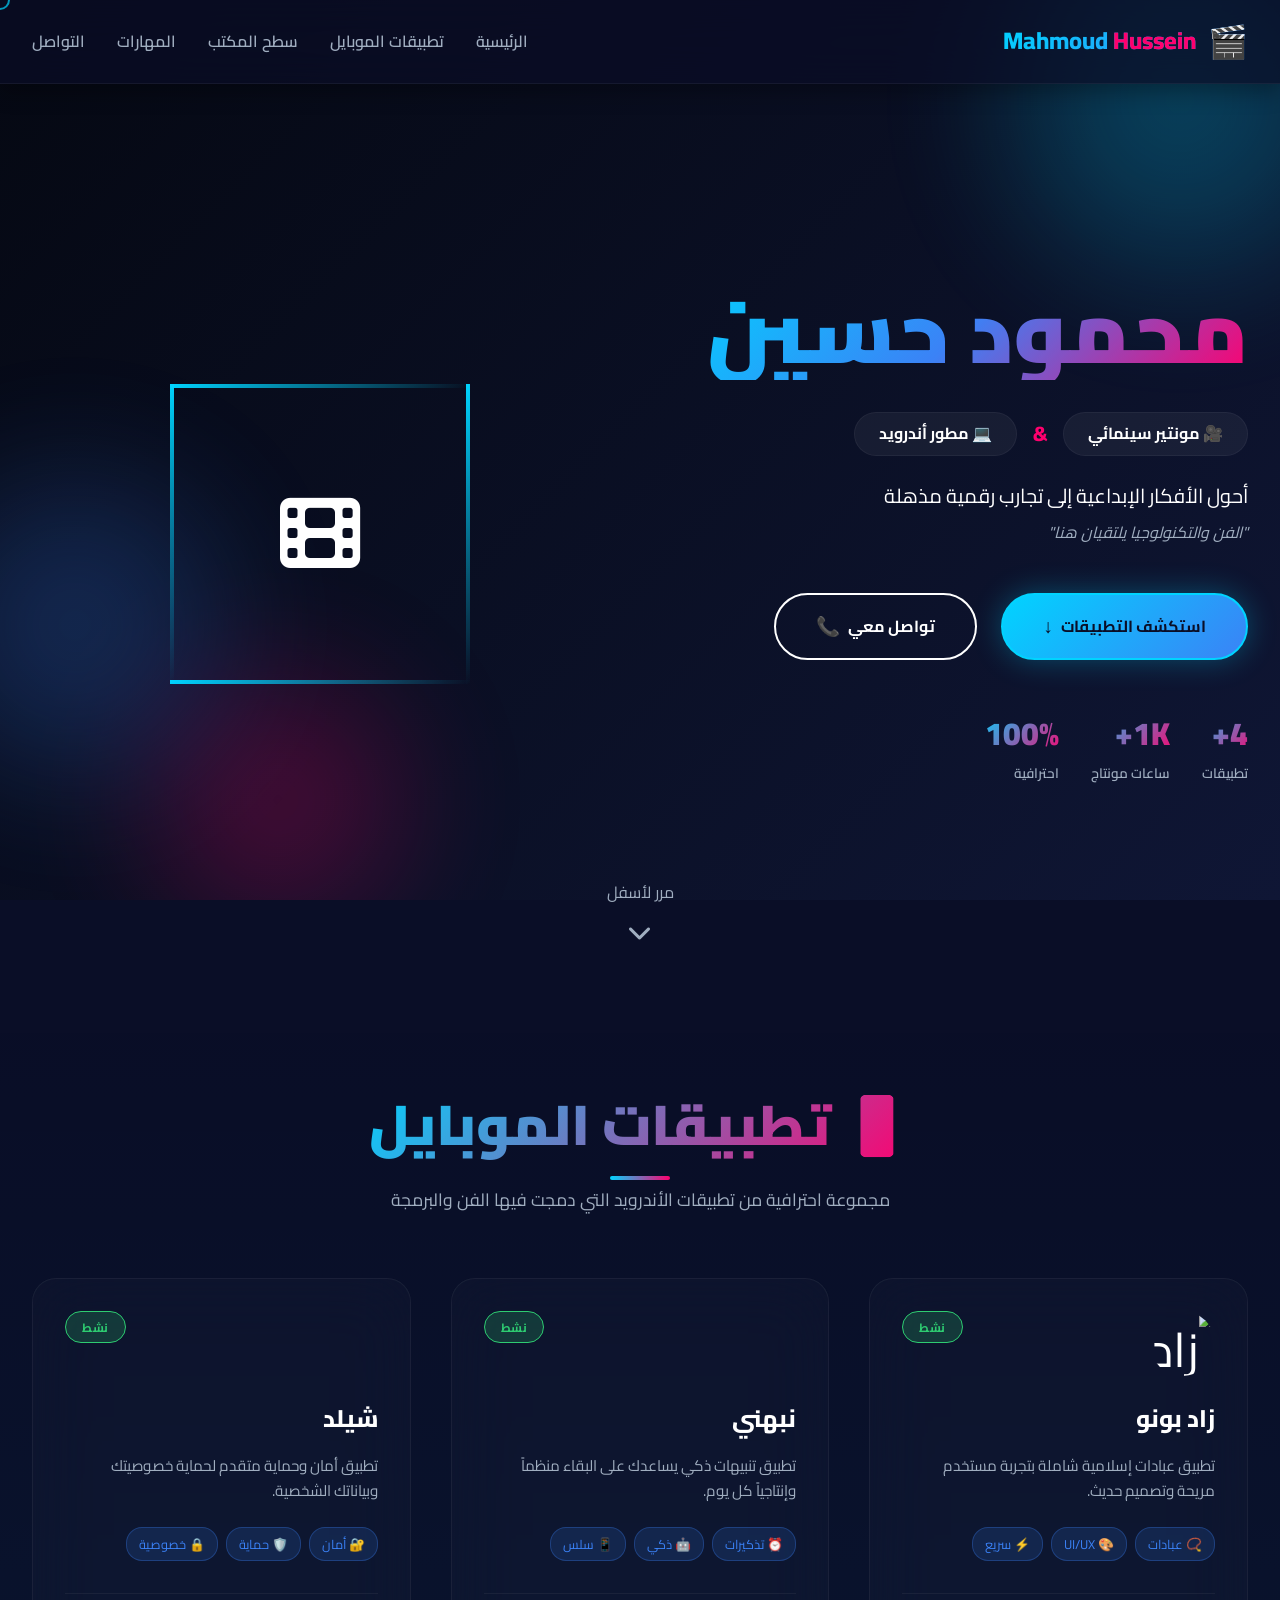
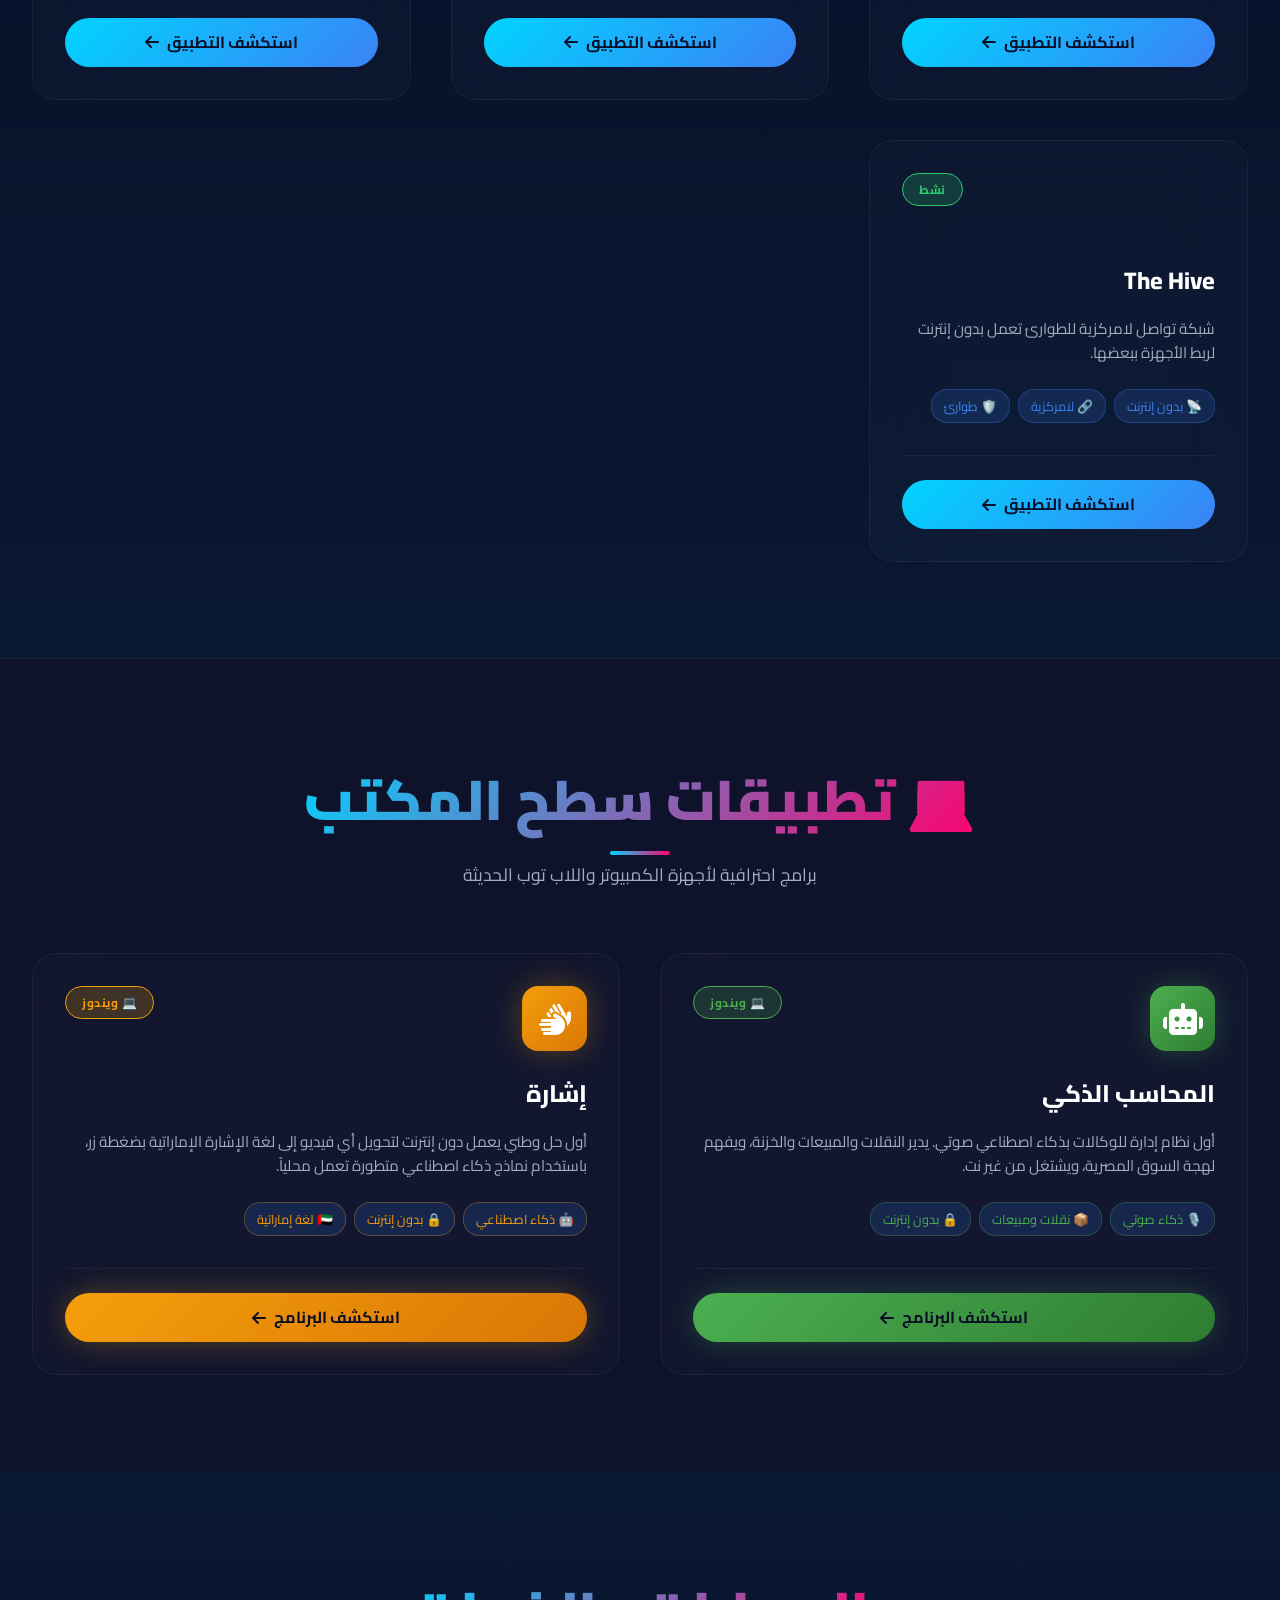
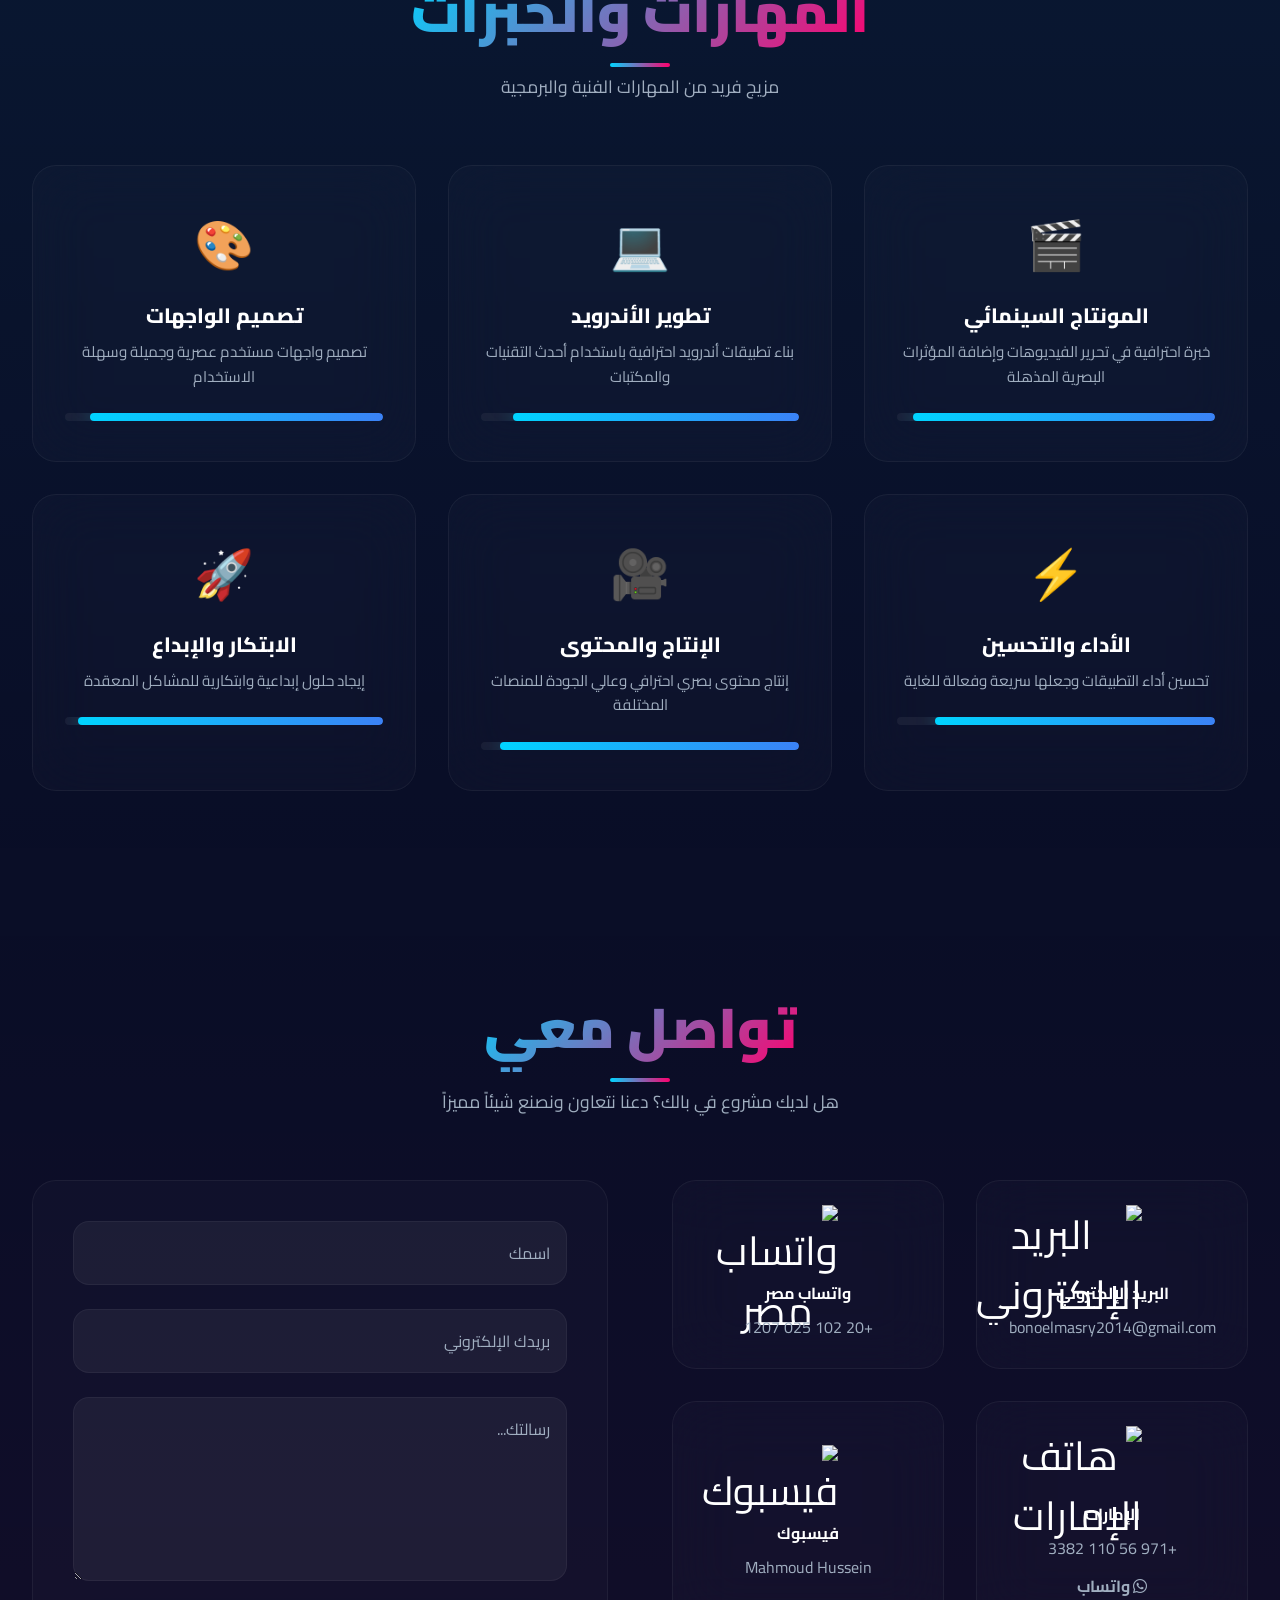
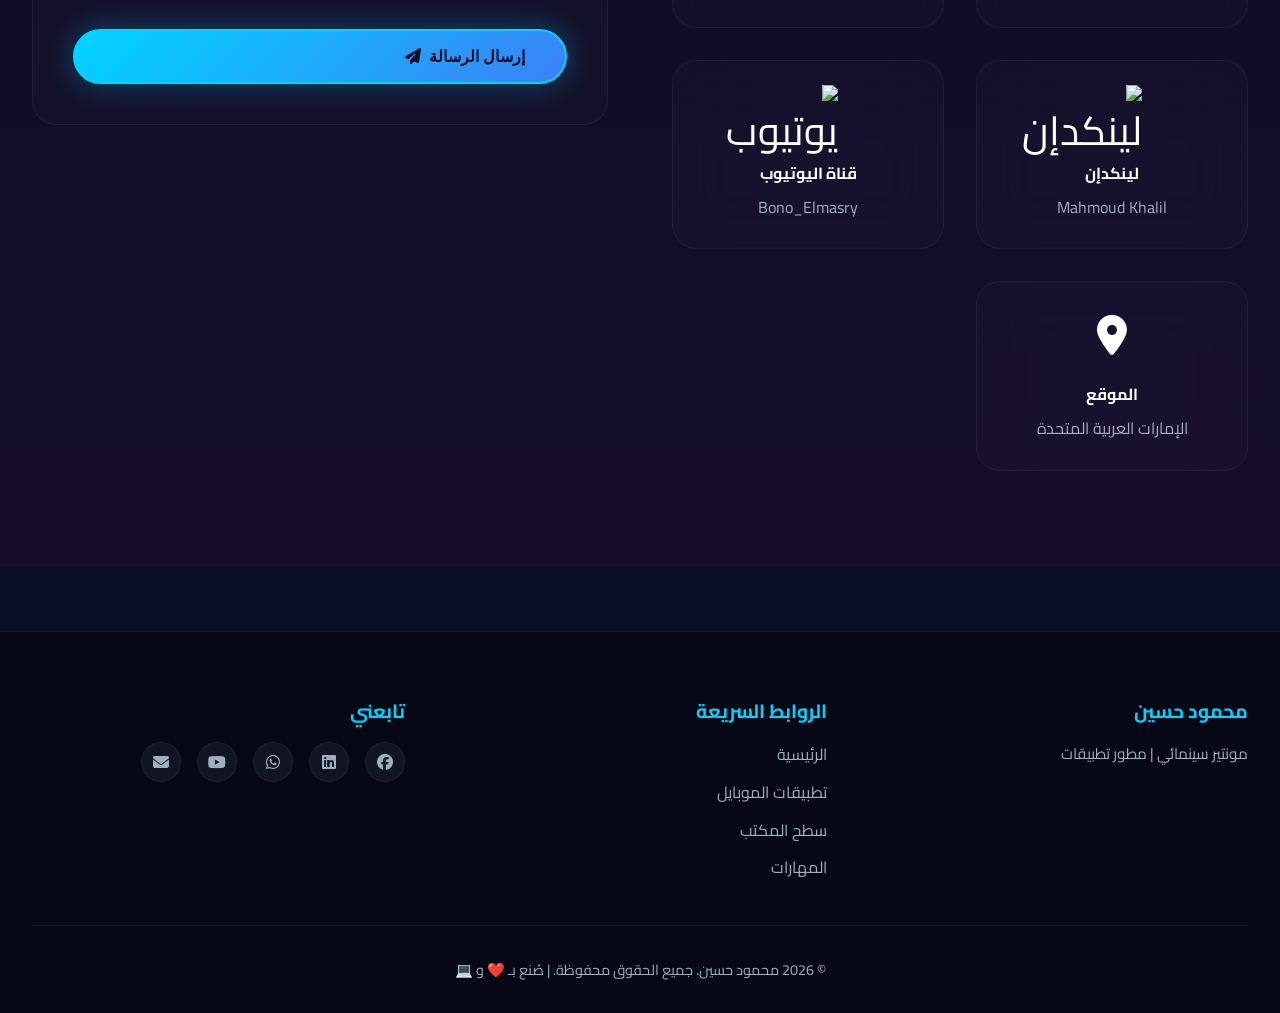
==== index.html @ c294dbd0 "Add files via upload" ====
<!DOCTYPE html>
<html lang="ar" dir="rtl">
<head>
    <meta charset="UTF-8">
    <meta name="viewport" content="width=device-width, initial-scale=1.0">
    <title>محمود حسين | مونتير & مطور | الإمارات</title>
    
    <!-- خطوط جوجل -->
    <link rel="preconnect" href="https://fonts.googleapis.com">
    <link rel="preconnect" href="https://fonts.gstatic.com" crossorigin>
    <link href="https://fonts.googleapis.com/css2?family=Cairo:wght@400;700;900&family=Poppins:wght@300;400;600;700;800&display=swap" rel="stylesheet">
    
    <!-- Font Awesome للأيقونات -->
    <link rel="stylesheet" href="https://cdnjs.cloudflare.com/ajax/libs/font-awesome/6.4.0/css/all.min.css">
    
    <!-- ملف التصميم -->
    <link rel="stylesheet" href="style.css">
</head>
<body>

    <!-- === ANIMATED BACKGROUND === -->
    <div class="animated-bg"></div>
    <div class="floating-orbs">
        <div class="orb orb-1"></div>
        <div class="orb orb-2"></div>
        <div class="orb orb-3"></div>
    </div>

    <!-- === NAVBAR === -->
    <nav class="navbar">
        <div class="nav-container">
            <div class="logo">
                <span class="logo-icon">🎬</span>
                <span class="logo-text">Mahmoud <span class="highlight">Hussein</span></span>
            </div>
            <ul class="nav-menu">
                <li><a href="#home" class="nav-link active">الرئيسية</a></li>
                <li><a href="#apps" class="nav-link">تطبيقات الموبايل</a></li>
                <li><a href="#desktop" class="nav-link">سطح المكتب</a></li>
                <li><a href="#skills" class="nav-link">المهارات</a></li>
                <li><a href="#contact" class="nav-link">التواصل</a></li>
            </ul>
            <div class="hamburger" aria-label="القائمة" aria-expanded="false">
                <span></span>
                <span></span>
                <span></span>
            </div>
        </div>
    </nav>

    <!-- === HERO SECTION === -->
    <header class="hero" id="home">
        <div class="hero-wrapper">
            <div class="hero-content">
                <!-- Animated Title -->
                <div class="title-container">
                    <h1 class="main-title">
                        <span class="title-word" style="--index: 0;">محمود</span>
                        <span class="title-word" style="--index: 1;">حسين</span>
                    </h1>
                </div>

                <!-- Subtitle with Animation -->
                <div class="subtitle-container">
                    <h2 class="subtitle">
                        <span class="role-badge">🎥 مونتير سينمائي</span>
                        <span class="separator">&</span>
                        <span class="role-badge">💻 مطور أندرويد</span>
                    </h2>
                </div>

                <!-- Description -->
                <p class="hero-description">
                    أحول الأفكار الإبداعية إلى تجارب رقمية مذهلة
                </p>

                <!-- Tagline -->
                <p class="hero-tagline">
                    "الفن والتكنولوجيا يلتقيان هنا"
                </p>

                <!-- CTA Buttons -->
                <div class="cta-buttons">
                    <a href="#apps" class="btn btn-primary">
                        <span class="btn-text">استكشف التطبيقات</span>
                        <span class="btn-icon">↓</span>
                    </a>
                    <a href="#contact" class="btn btn-secondary">
                        <span class="btn-text">تواصل معي</span>
                        <span class="btn-icon">📞</span>
                    </a>
                </div>

                <!-- Stats -->
                <div class="hero-stats">
                    <div class="stat">
                        <span class="stat-number">4+</span>
                        <span class="stat-label">تطبيقات</span>
                    </div>
                    <div class="stat">
                        <span class="stat-number">1K+</span>
                        <span class="stat-label">ساعات مونتاج</span>
                    </div>
                    <div class="stat">
                        <span class="stat-number">100%</span>
                        <span class="stat-label">احترافية</span>
                    </div>
                </div>
            </div>

            <!-- Hero Visual -->
            <div class="hero-visual">
                <div class="cinema-frame">
                    <div class="frame-accent frame-top"></div>
                    <div class="frame-accent frame-right"></div>
                    <div class="frame-accent frame-bottom"></div>
                    <div class="frame-accent frame-left"></div>
                    <div class="cinema-content">
                        <i class="fas fa-film"></i>
                    </div>
                </div>
            </div>
        </div>

        <!-- Scroll Indicator -->
        <div class="scroll-indicator">
            <span>مرر لأسفل</span>
            <div class="scroll-arrow">
                <i class="fas fa-chevron-down"></i>
            </div>
        </div>
    </header>

    <!-- === APPS SECTION (موبايل) === -->
    <section class="apps-section" id="apps">
        <div class="container">
            <div class="section-header">
                <h2 class="section-title">📱 تطبيقات الموبايل</h2>
                <p class="section-subtitle">مجموعة احترافية من تطبيقات الأندرويد التي دمجت فيها الفن والبرمجة</p>
            </div>

            <div class="apps-grid">
                
                <!-- App Card 1: Zad Bono -->
                <div class="app-card" data-app="zad-bono">
                    <div class="card-background"></div>
                    <div class="card-glow"></div>
                    
                    <div class="card-header">
                        <div class="app-icon">
                            <img src="images/zadbono.jpg" alt="زاد بونو" style="width: 65px; height: 65px; border-radius: 50%; object-fit: cover; display: block;">
                        </div>
                        <div class="app-badges">
                            <span class="badge badge-active">نشط</span>
                        </div>
                    </div>

                    <div class="card-body">
                        <h3 class="app-name">زاد بونو</h3>
                        <p class="app-description">تطبيق عبادات إسلامية شاملة بتجربة مستخدم مريحة وتصميم حديث.</p>
                        
                        <div class="app-features">
                            <span class="feature-tag">📿 عبادات</span>
                            <span class="feature-tag">🎨 UI/UX</span>
                            <span class="feature-tag">⚡ سريع</span>
                        </div>
                    </div>

                    <div class="card-footer">
                        <a href="zad-bono.html" target="_blank" class="card-btn">
                            <span>استكشف التطبيق</span>
                            <i class="fas fa-arrow-left"></i>
                        </a>
                    </div>
                </div>

                <!-- App Card 2: Nabbehny -->
                <div class="app-card" data-app="nabbehny">
                    <div class="card-background"></div>
                    <div class="card-glow"></div>
                    
                    <div class="card-header">
                        <div class="app-icon" style="background-image: url('images/nabhne.jpg'); background-size: cover; background-position: center; width: 65px; height: 65px; border-radius: 50%;"></div>
                        <div class="app-badges">
                            <span class="badge badge-active">نشط</span>
                        </div>
                    </div>

                    <div class="card-body">
                        <h3 class="app-name">نبهني</h3>
                        <p class="app-description">تطبيق تنبيهات ذكي يساعدك على البقاء منظماً وإنتاجياً كل يوم.</p>
                        
                        <div class="app-features">
                            <span class="feature-tag">⏰ تذكيرات</span>
                            <span class="feature-tag">🤖 ذكي</span>
                            <span class="feature-tag">📱 سلس</span>
                        </div>
                    </div>

                    <div class="card-footer">
                        <a href="nabbehny.html" target="_blank" class="card-btn">
                            <span>استكشف التطبيق</span>
                            <i class="fas fa-arrow-left"></i>
                        </a>
                    </div>
                </div>

                <!-- App Card 3: Shield -->
                <div class="app-card" data-app="shield">
                    <div class="card-background"></div>
                    <div class="card-glow"></div>
                    
                    <div class="card-header">
                        <div class="app-icon" style="background-image: url('images/sheld.png'); background-size: cover; background-position: center; width: 65px; height: 65px; border-radius: 50%;"></div>
                        <div class="app-badges">
                            <span class="badge badge-active">نشط</span>
                        </div>
                    </div>

                    <div class="card-body">
                        <h3 class="app-name">شيلد</h3>
                        <p class="app-description">تطبيق أمان وحماية متقدم لحماية خصوصيتك وبياناتك الشخصية.</p>
                        
                        <div class="app-features">
                            <span class="feature-tag">🔐 أمان</span>
                            <span class="feature-tag">🛡️ حماية</span>
                            <span class="feature-tag">🔒 خصوصية</span>
                        </div>
                    </div>

                    <div class="card-footer">
                        <a href="shield.html" target="_blank" class="card-btn">
                            <span>استكشف التطبيق</span>
                            <i class="fas fa-arrow-left"></i>
                        </a>
                    </div>
                </div>

                <!-- App Card 4: The Hive -->
                <div class="app-card" data-app="the-hive">
                    <div class="card-background"></div>
                    <div class="card-glow"></div>
                    
                    <div class="card-header">
                        <div class="app-icon" style="background-image: url('images/hive.png'); background-size: cover; background-position: center; width: 65px; height: 65px; border-radius: 50%;"></div>
                        <div class="app-badges">
                            <span class="badge badge-active">نشط</span>
                        </div>
                    </div>

                    <div class="card-body">
                        <h3 class="app-name">The Hive</h3>
                        <p class="app-description">شبكة تواصل لامركزية للطوارئ تعمل بدون إنترنت لربط الأجهزة ببعضها.</p>
                        
                        <div class="app-features">
                            <span class="feature-tag">📡 بدون إنترنت</span>
                            <span class="feature-tag">🔗 لامركزية</span>
                            <span class="feature-tag">🛡️ طوارئ</span>
                        </div>
                    </div>

                    <div class="card-footer">
                        <a href="the-hive.html" target="_blank" class="card-btn">
                            <span>استكشف التطبيق</span>
                            <i class="fas fa-arrow-left"></i>
                        </a>
                    </div>
                </div>

            </div>
        </div>
    </section>

    <!-- ===== DESKTOP APPS SECTION - تطبيقات سطح المكتب (جديد) ===== -->
    <section class="apps-section" id="desktop" style="background: rgba(255, 255, 255, 0.02); border-top: 1px solid rgba(255,255,255,0.05);">
        <div class="container">
            <div class="section-header">
                <h2 class="section-title">💻 تطبيقات سطح المكتب</h2>
                <p class="section-subtitle">برامج احترافية لأجهزة الكمبيوتر واللاب توب الحديثة</p>
            </div>

            <div class="apps-grid">
                
                <!-- Desktop App Card 1: المحاسب الذكي -->
                <div class="app-card" data-app="accountant">
                    <div class="card-background"></div>
                    <div class="card-glow"></div>
                    
                    <div class="card-header">
                        <div class="app-icon" style="background: linear-gradient(135deg, #4CAF50, #2E7D32); width: 65px; height: 65px; border-radius: 16px; display: flex; align-items: center; justify-content: center; font-size: 2rem; color: #fff; box-shadow: 0 0 30px rgba(76, 175, 80, 0.3);">
                            <i class="fas fa-robot"></i>
                        </div>
                        <div class="app-badges">
                            <span class="badge badge-active" style="background: rgba(76, 175, 80, 0.2); color: #4CAF50; border-color: #4CAF50;">💻 ويندوز</span>
                        </div>
                    </div>

                    <div class="card-body">
                        <h3 class="app-name">المحاسب الذكي</h3>
                        <p class="app-description">أول نظام إدارة للوكالات بذكاء اصطناعي صوتي. يدير النقلات والمبيعات والخزنة، ويفهم لهجة السوق المصرية، ويشتغل من غير نت.</p>
                        
                        <div class="app-features">
                            <span class="feature-tag" style="color: #4CAF50; border-color: rgba(76, 175, 80, 0.3);">🎙️ ذكاء صوتي</span>
                            <span class="feature-tag" style="color: #4CAF50; border-color: rgba(76, 175, 80, 0.3);">📦 نقلات ومبيعات</span>
                            <span class="feature-tag" style="color: #4CAF50; border-color: rgba(76, 175, 80, 0.3);">🔒 بدون إنترنت</span>
                        </div>
                    </div>

                    <div class="card-footer">
                        <a href="accountant.html" target="_blank" class="card-btn" style="background: linear-gradient(135deg, #4CAF50, #2E7D32); box-shadow: 0 0 30px rgba(76, 175, 80, 0.3);">
                            <span>استكشف البرنامج</span>
                            <i class="fas fa-arrow-left"></i>
                        </a>
                    </div>
                </div>

                <!-- Desktop App Card 2: إشارة -->
<div class="app-card" data-app="eshra">
    <div class="card-background"></div>
    <div class="card-glow"></div>
    
    <div class="card-header">
        <div class="app-icon" style="background: linear-gradient(135deg, #F59E0B, #D97706); width: 65px; height: 65px; border-radius: 16px; display: flex; align-items: center; justify-content: center; font-size: 2rem; color: #fff; box-shadow: 0 0 30px rgba(245, 158, 11, 0.3);">
            <i class="fas fa-hands"></i>
        </div>
        <div class="app-badges">
            <span class="badge badge-active" style="background: rgba(245, 158, 11, 0.2); color: #F59E0B; border-color: #F59E0B;">💻 ويندوز</span>
        </div>
    </div>

    <div class="card-body">
        <h3 class="app-name">إشارة</h3>
        <p class="app-description">أول حل وطني يعمل دون إنترنت لتحويل أي فيديو إلى لغة الإشارة الإماراتية بضغطة زر، باستخدام نماذج ذكاء اصطناعي متطورة تعمل محلياً.</p>
        
        <div class="app-features">
            <span class="feature-tag" style="color: #F59E0B; border-color: rgba(245, 158, 11, 0.3);">🤖 ذكاء اصطناعي</span>
            <span class="feature-tag" style="color: #F59E0B; border-color: rgba(245, 158, 11, 0.3);">🔒 بدون إنترنت</span>
            <span class="feature-tag" style="color: #F59E0B; border-color: rgba(245, 158, 11, 0.3);">🇦🇪 لغة إماراتية</span>
        </div>
    </div>

    <div class="card-footer">
        <a href="eshra-ai.html" target="_blank" class="card-btn" style="background: linear-gradient(135deg, #F59E0B, #D97706); box-shadow: 0 0 30px rgba(245, 158, 11, 0.3);">
            <span>استكشف البرنامج</span>
            <i class="fas fa-arrow-left"></i>
        </a>
    </div>
</div>

            </div>
        </div>
    </section>

    <!-- === SKILLS SECTION === -->
    <section class="skills-section" id="skills">
        <div class="container">
            <div class="section-header">
                <h2 class="section-title">المهارات والخبرات</h2>
                <p class="section-subtitle">مزيج فريد من المهارات الفنية والبرمجية</p>
            </div>

            <div class="skills-grid">
                <!-- Skill Card 1 -->
                <div class="skill-card">
                    <div class="skill-icon">🎬</div>
                    <h3>المونتاج السينمائي</h3>
                    <p>خبرة احترافية في تحرير الفيديوهات وإضافة المؤثرات البصرية المذهلة</p>
                    <div class="skill-level">
                        <div class="progress-bar" style="width: 95%"></div>
                    </div>
                </div>

                <!-- Skill Card 2 -->
                <div class="skill-card">
                    <div class="skill-icon">💻</div>
                    <h3>تطوير الأندرويد</h3>
                    <p>بناء تطبيقات أندرويد احترافية باستخدام أحدث التقنيات والمكتبات</p>
                    <div class="skill-level">
                        <div class="progress-bar" style="width: 90%"></div>
                    </div>
                </div>

                <!-- Skill Card 3 -->
                <div class="skill-card">
                    <div class="skill-icon">🎨</div>
                    <h3>تصميم الواجهات</h3>
                    <p>تصميم واجهات مستخدم عصرية وجميلة وسهلة الاستخدام</p>
                    <div class="skill-level">
                        <div class="progress-bar" style="width: 92%"></div>
                    </div>
                </div>

                <!-- Skill Card 4 -->
                <div class="skill-card">
                    <div class="skill-icon">⚡</div>
                    <h3>الأداء والتحسين</h3>
                    <p>تحسين أداء التطبيقات وجعلها سريعة وفعالة للغاية</p>
                    <div class="skill-level">
                        <div class="progress-bar" style="width: 88%"></div>
                    </div>
                </div>

                <!-- Skill Card 5 -->
                <div class="skill-card">
                    <div class="skill-icon">🎥</div>
                    <h3>الإنتاج والمحتوى</h3>
                    <p>إنتاج محتوى بصري احترافي وعالي الجودة للمنصات المختلفة</p>
                    <div class="skill-level">
                        <div class="progress-bar" style="width: 94%"></div>
                    </div>
                </div>

                <!-- Skill Card 6 -->
                <div class="skill-card">
                    <div class="skill-icon">🚀</div>
                    <h3>الابتكار والإبداع</h3>
                    <p>إيجاد حلول إبداعية وابتكارية للمشاكل المعقدة</p>
                    <div class="skill-level">
                        <div class="progress-bar" style="width: 96%"></div>
                    </div>
                </div>
            </div>
        </div>
    </section>

    <!-- === CONTACT SECTION (نموذج التواصل الحقيقي) === -->
    <section class="contact-section" id="contact">
        <div class="container">
            <div class="section-header">
                <h2 class="section-title">تواصل معي</h2>
                <p class="section-subtitle">هل لديك مشروع في بالك؟ دعنا نتعاون ونصنع شيئاً مميزاً</p>
            </div>

            <div class="contact-content">
                <div class="contact-info">
                    <!-- بطاقة البريد الإلكتروني -->
                    <div class="contact-card">
                        <div class="contact-icon"><img src="images/email.png" alt="البريد الإلكتروني"></div>
                        <h3>البريد الإلكتروني</h3>
                        <a href="mailto:bonoelmasry2014@gmail.com">bonoelmasry2014@gmail.com</a>
                    </div>

                    <!-- بطاقة واتساب مصر -->
                    <div class="contact-card">
                        <div class="contact-icon"><img src="images/whatsapp.png" alt="واتساب مصر"></div>
                        <h3>واتساب مصر</h3>
                        <a href="https://wa.me/201020251207" target="_blank">+20 102 025 1207</a>
                    </div>

                    <!-- بطاقة الهاتف الإماراتي -->
                    <div class="contact-card">
                        <div class="contact-icon"><img src="images/phone.png" alt="هاتف الإمارات"></div>
                        <h3>الإمارات</h3>
                        <a href="tel:+971561103382">+971 56 110 3382</a>
                        <a href="https://wa.me/971561103382" target="_blank" class="whatsapp-link">
                            <i class="fab fa-whatsapp"></i> واتساب
                        </a>
                    </div>

                    <!-- بطاقة فيسبوك -->
                    <div class="contact-card">
                        <div class="contact-icon"><img src="images/facebook.png" alt="فيسبوك"></div>
                        <h3>فيسبوك</h3>
                        <a href="https://facebook.com/bonoelmasry" target="_blank">Mahmoud Hussein</a>
                    </div>

                    <!-- بطاقة لينكدإن -->
                    <div class="contact-card">
                        <div class="contact-icon"><img src="images/linkedin.png" alt="لينكدإن"></div>
                        <h3>لينكدإن</h3>
                        <a href="https://www.linkedin.com/in/mahmoud-khalil-editor?utm_source=share_via&utm_content=profile&utm_medium=member_android" target="_blank">Mahmoud Khalil</a>
                    </div>

                    <!-- بطاقة يوتيوب -->
                    <div class="contact-card">
                        <div class="contact-icon"><img src="images/youtube.png" alt="يوتيوب"></div>
                        <h3>قناة اليوتيوب</h3>
                        <a href="https://www.youtube.com/@Bono_Elmasry" target="_blank">Bono_Elmasry</a>
                    </div>

                    <!-- بطاقة الموقع -->
                    <div class="contact-card">
                        <div class="contact-icon"><i class="fas fa-map-marker-alt"></i></div>
                        <h3>الموقع</h3>
                        <p>الإمارات العربية المتحدة</p>
                    </div>
                </div>

                <div class="contact-form">
                    <!-- تم التعديل هنا: إضافة action و method وإلغاء التعارض مع script.js -->
                    <form class="form" id="real-contact-form" action="https://formsubmit.co/bonoelmasry2014@gmail.com" method="POST">
                        <!-- حماية من السبام -->
                        <input type="hidden" name="_captcha" value="false">
                        <!-- عنوان الرسالة -->
                        <input type="hidden" name="_subject" value="رسالة جديدة من موقع محمود حسين">
                        <!-- إعادة توجيه بعد الإرسال (اختياري) -->
                        <input type="hidden" name="_next" value="https://bonoelmasry.github.io/thank-you.html">
                        
                        <div class="form-group">
                            <input type="text" name="name" placeholder="اسمك" required>
                        </div>
                        <div class="form-group">
                            <input type="email" name="email" placeholder="بريدك الإلكتروني" required>
                        </div>
                        <div class="form-group">
                            <textarea name="message" placeholder="رسالتك..." rows="5" required></textarea>
                        </div>
                        <button type="submit" class="btn btn-primary btn-submit">
                            <span>إرسال الرسالة</span>
                            <i class="fas fa-paper-plane"></i>
                        </button>
                    </form>
                </div>
            </div>
        </div>
    </section>

    <!-- === FOOTER === -->
    <footer class="footer">
        <div class="container">
            <div class="footer-content">
                <div class="footer-section">
                    <h3>محمود حسين</h3>
                    <p>مونتير سينمائي | مطور تطبيقات</p>
                </div>
                <div class="footer-section">
                    <h3>الروابط السريعة</h3>
                    <ul>
                        <li><a href="#home">الرئيسية</a></li>
                        <li><a href="#apps">تطبيقات الموبايل</a></li>
                        <li><a href="#desktop">سطح المكتب</a></li>
                        <li><a href="#skills">المهارات</a></li>
                    </ul>
                </div>
                <div class="footer-section">
                    <h3>تابعني</h3>
                    <div class="social-links">
                        <a href="https://facebook.com/bonoelmasry" target="_blank" class="social-link"><i class="fab fa-facebook"></i></a>
                        <a href="https://www.linkedin.com/in/mahmoud-khalil-editor?utm_source=share_via&utm_content=profile&utm_medium=member_android" target="_blank" class="social-link"><i class="fab fa-linkedin"></i></a>
                        <a href="https://wa.me/201020251207" target="_blank" class="social-link"><i class="fab fa-whatsapp"></i></a>
                        <a href="https://www.youtube.com/@Bono_Elmasry" target="_blank" class="social-link"><i class="fab fa-youtube"></i></a>
                        <a href="mailto:bonoelmasry2014@gmail.com" class="social-link"><i class="fas fa-envelope"></i></a>
                    </div>
                </div>
            </div>
            <div class="footer-bottom">
                <p>&copy; 2026 محمود حسين. جميع الحقوق محفوظة. | صُنع بـ ❤️ و 💻</p>
            </div>
        </div>
    </footer>

    <!-- Scripts -->
    <script src="script.js"></script>
    
    <!-- سكريبت إضافي لحل تعارض نموذج التواصل مع script.js القديم -->
    <script>
        document.addEventListener('DOMContentLoaded', function() {
            var oldForm = document.querySelector('.form');
            // لو النموذج موجود وله action بتاع formsubmit
            if (oldForm && oldForm.action && oldForm.action.includes('formsubmit.co')) {
                // بنستنسخ النموذج عشان نشيل أي event listeners قديمة (زي الـ preventDefault بتاع script.js)
                var newForm = oldForm.cloneNode(true);
                oldForm.parentNode.replaceChild(newForm, oldForm);
                
                // إضافة مستمع جديد للإرسال الفعلي (بس كتأكيد إضافي)
                newForm.addEventListener('submit', function(e) {
                    // نسمح بالإرسال الطبيعي، مش هنعمل preventDefault
                    console.log('جاري إرسال الرسالة إلى البريد الإلكتروني...');
                });
            }
        });
    </script>
</body>
</html>
---- style.css ----
/* ============================
   ROOT VARIABLES - المتغيرات الأساسية
   ============================ */
:root {
    /* Colors */
    --bg-dark: #0a0e27;
    --bg-darker: #050812;
    --primary-color: #00d4ff;
    --primary-alt: #3b82f6;
    --secondary-color: #ff006e;
    --accent-color: #ffd60a;
    --success-color: #2ecc71;
    --text-light: #ffffff;
    --text-muted: #a0aec0;
    --border-color: rgba(255, 255, 255, 0.05);
    
    /* Shadows */
    --shadow-sm: 0 2px 8px rgba(0, 0, 0, 0.2);
    --shadow-md: 0 8px 20px rgba(0, 0, 0, 0.3);
    --shadow-lg: 0 20px 40px rgba(0, 0, 0, 0.4);
    --shadow-xl: 0 30px 60px rgba(0, 0, 0, 0.5);
    
    /* Spacing */
    --spacing-xs: 0.25rem;
    --spacing-sm: 0.5rem;
    --spacing-md: 1rem;
    --spacing-lg: 2rem;
    --spacing-xl: 3rem;
    --spacing-2xl: 4rem;
    
    /* Border Radius */
    --radius-sm: 8px;
    --radius-md: 16px;
    --radius-lg: 24px;
    --radius-xl: 32px;
    --radius-full: 9999px;
    
    /* Transitions */
    --transition-fast: 0.15s ease-out;
    --transition-normal: 0.3s cubic-bezier(0.4, 0, 0.2, 1);
    --transition-smooth: 0.5s cubic-bezier(0.175, 0.885, 0.32, 1.275);
}

/* ============================
   GLOBAL STYLES - الأنماط العامة
   ============================ */
* {
    margin: 0;
    padding: 0;
    box-sizing: border-box;
}

html {
    scroll-behavior: smooth;
    scroll-padding-top: 80px;
}

body {
    font-family: 'Cairo', 'Poppins', sans-serif;
    background-color: var(--bg-dark);
    color: var(--text-light);
    overflow-x: hidden;
    position: relative;
    line-height: 1.6;
}

/* ============================
   ANIMATED BACKGROUND
   ============================ */
.animated-bg {
    position: fixed;
    top: 0;
    left: 0;
    width: 100%;
    height: 100%;
    background: linear-gradient(135deg, 
        var(--bg-darker) 0%,
        #0f1635 25%,
        #1a1f4e 50%,
        #0f1635 75%,
        var(--bg-darker) 100%);
    background-size: 400% 400%;
    animation: gradientShift 15s ease infinite;
    z-index: -2;
    pointer-events: none;
}

@keyframes gradientShift {
    0%, 100% { background-position: 0% 50%; }
    50% { background-position: 100% 50%; }
}

/* ============================
   FLOATING ORBS - الكرات العائمة
   ============================ */
.floating-orbs {
    position: fixed;
    top: 0;
    left: 0;
    width: 100%;
    height: 100%;
    z-index: -1;
    pointer-events: none;
    overflow: hidden;
}

.orb {
    position: absolute;
    border-radius: 50%;
    filter: blur(60px);
    opacity: 0.3;
}

.orb-1 {
    width: 400px;
    height: 400px;
    background: radial-gradient(circle, var(--primary-color), transparent);
    top: -100px;
    right: -100px;
    animation: float 20s ease-in-out infinite;
}

.orb-2 {
    width: 300px;
    height: 300px;
    background: radial-gradient(circle, var(--secondary-color), transparent);
    bottom: -50px;
    left: 10%;
    animation: float 25s ease-in-out infinite reverse;
}

.orb-3 {
    width: 350px;
    height: 350px;
    background: radial-gradient(circle, var(--primary-alt), transparent);
    top: 50%;
    left: -100px;
    animation: float 22s ease-in-out infinite;
}

@keyframes float {
    0%, 100% { transform: translate(0, 0); }
    25% { transform: translate(50px, -50px); }
    50% { transform: translate(0, -100px); }
    75% { transform: translate(-50px, -50px); }
}

/* ============================
   NAVBAR - شريط التنقل
   ============================ */
.navbar {
    position: sticky;
    top: 0;
    z-index: 1000;
    background: rgba(10, 14, 39, 0.7);
    backdrop-filter: blur(20px);
    -webkit-backdrop-filter: blur(20px);
    border-bottom: 1px solid var(--border-color);
    padding: 1rem 0;
    box-shadow: var(--shadow-md);
}

.nav-container {
    max-width: 1400px;
    margin: 0 auto;
    padding: 0 2rem;
    display: flex;
    justify-content: space-between;
    align-items: center;
}

.logo {
    display: flex;
    align-items: center;
    gap: 0.75rem;
    font-size: 1.5rem;
    font-weight: 800;
    background: linear-gradient(135deg, var(--primary-color), var(--primary-alt));
    -webkit-background-clip: text;
    -webkit-text-fill-color: transparent;
    background-clip: text;
}

.logo-icon {
    font-size: 2rem;
    -webkit-text-fill-color: initial;
    color: inherit;
}

.logo-text .highlight {
    color: var(--secondary-color);
    -webkit-text-fill-color: var(--secondary-color);
}

.nav-menu {
    display: flex;
    list-style: none;
    gap: 2rem;
    align-items: center;
}

.nav-link {
    color: var(--text-muted);
    text-decoration: none;
    font-weight: 600;
    transition: var(--transition-normal);
    position: relative;
    padding-bottom: 0.5rem;
}

.nav-link::after {
    content: '';
    position: absolute;
    bottom: 0;
    left: 0;
    width: 0;
    height: 2px;
    background: var(--primary-color);
    transition: var(--transition-normal);
}

.nav-link:hover::after,
.nav-link.active::after {
    width: 100%;
}

.nav-link:hover,
.nav-link.active {
    color: var(--primary-color);
}

.hamburger {
    display: none;
    flex-direction: column;
    gap: 0.5rem;
    cursor: pointer;
}

.hamburger span {
    width: 25px;
    height: 3px;
    background: var(--text-light);
    border-radius: 2px;
    transition: var(--transition-normal);
}

/* ============================
   HERO SECTION - قسم البطل
   ============================ */
.hero {
    min-height: 100vh;
    display: flex;
    flex-direction: column;
    align-items: center;
    justify-content: center;
    padding: 2rem;
    position: relative;
    overflow: hidden;
}

.hero-wrapper {
    display: grid;
    grid-template-columns: 1fr 1fr;
    gap: 4rem;
    align-items: center;
    width: 100%;
    max-width: 1400px;
    margin: 0 auto;
}

/* Hero Content */
.hero-content {
    animation: slideInLeft 0.8s ease-out;
}

@keyframes slideInLeft {
    from {
        opacity: 0;
        transform: translateX(-50px);
    }
    to {
        opacity: 1;
        transform: translateX(0);
    }
}

.title-container {
    margin-bottom: 2rem;
}

.main-title {
    font-size: clamp(3rem, 8vw, 5.5rem);
    font-weight: 900;
    line-height: 1.1;
    margin-bottom: 1rem;
    background: linear-gradient(135deg, 
        var(--primary-color) 0%,
        var(--primary-alt) 50%,
        var(--secondary-color) 100%);
    -webkit-background-clip: text;
    -webkit-text-fill-color: transparent;
    background-clip: text;
    animation: textReveal 1s ease-out;
}

@keyframes textReveal {
    from {
        opacity: 0;
        transform: translateY(30px);
    }
    to {
        opacity: 1;
        transform: translateY(0);
    }
}

.title-word {
    display: inline-block;
    animation: wordPop 0.6s cubic-bezier(0.68, -0.55, 0.265, 1.55);
    animation-delay: calc(var(--index) * 0.1s);
}

@keyframes wordPop {
    0% {
        opacity: 0;
        transform: scale(0.5) rotateY(-90deg);
    }
    100% {
        opacity: 1;
        transform: scale(1) rotateY(0);
    }
}

.subtitle-container {
    margin-bottom: 1.5rem;
}

.subtitle {
    font-size: 1.3rem;
    display: flex;
    align-items: center;
    gap: 1rem;
    flex-wrap: wrap;
    animation: slideInLeft 1s ease-out 0.2s both;
}

.role-badge {
    display: inline-block;
    padding: 0.5rem 1.5rem;
    background: rgba(255, 255, 255, 0.05);
    border: 1px solid var(--border-color);
    border-radius: var(--radius-full);
    font-size: 1rem;
    transition: var(--transition-normal);
}

.role-badge:hover {
    background: rgba(255, 255, 255, 0.1);
    border-color: var(--primary-color);
    box-shadow: 0 0 15px rgba(0, 212, 255, 0.2);
}

.separator {
    color: var(--secondary-color);
    font-weight: 800;
}

.hero-description {
    font-size: 1.25rem;
    color: var(--text-light);
    margin-bottom: 0.5rem;
    animation: slideInLeft 1s ease-out 0.4s both;
}

.hero-tagline {
    font-size: 1rem;
    color: var(--text-muted);
    margin-bottom: 3rem;
    font-style: italic;
    animation: slideInLeft 1s ease-out 0.5s both;
}

/* CTA Buttons */
.cta-buttons {
    display: flex;
    gap: 1.5rem;
    margin-bottom: 3rem;
    flex-wrap: wrap;
    animation: slideInLeft 1s ease-out 0.6s both;
}

.btn {
    display: inline-flex;
    align-items: center;
    gap: 0.5rem;
    padding: 1rem 2.5rem;
    border-radius: var(--radius-full);
    font-weight: 700;
    font-size: 1rem;
    text-decoration: none;
    cursor: pointer;
    border: 2px solid transparent;
    transition: var(--transition-normal);
    position: relative;
    overflow: hidden;
}

.btn::before {
    content: '';
    position: absolute;
    top: 0;
    left: -100%;
    width: 100%;
    height: 100%;
    background: rgba(255, 255, 255, 0.1);
    transition: var(--transition-normal);
    z-index: 0;
}

.btn:hover::before {
    left: 0;
}

.btn-text,
.btn-icon {
    position: relative;
    z-index: 1;
}

.btn-primary {
    background: linear-gradient(135deg, var(--primary-color), var(--primary-alt));
    color: var(--bg-dark);
    border-color: var(--primary-color);
    box-shadow: 0 0 30px rgba(0, 212, 255, 0.3);
}

.btn-primary:hover {
    transform: translateY(-4px);
    box-shadow: 0 10px 40px rgba(0, 212, 255, 0.4);
}

.btn-secondary {
    background: transparent;
    color: var(--text-light);
    border-color: var(--text-light);
}

.btn-secondary:hover {
    border-color: var(--secondary-color);
    color: var(--secondary-color);
    box-shadow: 0 0 20px rgba(255, 0, 110, 0.3);
}

.btn-text {
    font-weight: 700;
}

.btn-icon {
    font-size: 1.2rem;
    transition: var(--transition-normal);
}

.btn:hover .btn-icon {
    transform: translateY(2px);
}

/* Hero Stats */
.hero-stats {
    display: flex;
    gap: 2rem;
    animation: slideInLeft 1s ease-out 0.7s both;
}

.stat {
    display: flex;
    flex-direction: column;
    gap: 0.25rem;
}

.stat-number {
    font-size: 2rem;
    font-weight: 900;
    background: linear-gradient(135deg, var(--primary-color), var(--secondary-color));
    -webkit-background-clip: text;
    -webkit-text-fill-color: transparent;
    background-clip: text;
}

.stat-label {
    font-size: 0.85rem;
    color: var(--text-muted);
    font-weight: 600;
}

/* Hero Visual */
.hero-visual {
    display: flex;
    align-items: center;
    justify-content: center;
    animation: slideInRight 0.8s ease-out;
}

@keyframes slideInRight {
    from {
        opacity: 0;
        transform: translateX(50px);
    }
    to {
        opacity: 1;
        transform: translateX(0);
    }
}

.cinema-frame {
    position: relative;
    width: 300px;
    height: 300px;
    display: flex;
    align-items: center;
    justify-content: center;
}

.frame-accent {
    position: absolute;
    background: linear-gradient(135deg, var(--primary-color), transparent);
    animation: pulse 3s ease-in-out infinite;
}

.frame-top,
.frame-bottom {
    width: 100%;
    height: 4px;
}

.frame-left,
.frame-right {
    width: 4px;
    height: 100%;
}

.frame-top {
    top: 0;
    animation-delay: 0s;
}

.frame-right {
    right: 0;
    animation-delay: 0.5s;
}

.frame-bottom {
    bottom: 0;
    animation-delay: 1s;
}

.frame-left {
    left: 0;
    animation-delay: 1.5s;
}

@keyframes pulse {
    0%, 100% {
        opacity: 0.5;
        box-shadow: 0 0 20px rgba(0, 212, 255, 0.3);
    }
    50% {
        opacity: 1;
        box-shadow: 0 0 40px rgba(0, 212, 255, 0.6);
    }
}

.cinema-content {
    font-size: 5rem;
    animation: float 4s ease-in-out infinite;
}

/* Scroll Indicator */
.scroll-indicator {
    position: absolute;
    bottom: 2rem;
    left: 50%;
    transform: translateX(-50%);
    display: flex;
    flex-direction: column;
    align-items: center;
    gap: 0.5rem;
    color: var(--text-muted);
    animation: bounce 2s ease-in-out infinite;
}

@keyframes bounce {
    0%, 100% { transform: translateX(-50%) translateY(0); }
    50% { transform: translateX(-50%) translateY(-10px); }
}

.scroll-arrow {
    font-size: 1.5rem;
}

/* ============================
   APPS SECTION - قسم التطبيقات
   ============================ */
.apps-section {
    padding: 6rem 2rem;
    background: linear-gradient(180deg, transparent, rgba(0, 212, 255, 0.05));
    position: relative;
    overflow: hidden;
}

.container {
    max-width: 1400px;
    margin: 0 auto;
}

.section-header {
    text-align: center;
    margin-bottom: 4rem;
    animation: fadeInUp 0.8s ease-out;
}

.section-title {
    font-size: clamp(2rem, 6vw, 3.5rem);
    font-weight: 900;
    margin-bottom: 1rem;
    background: linear-gradient(135deg, var(--primary-color), var(--secondary-color));
    -webkit-background-clip: text;
    -webkit-text-fill-color: transparent;
    background-clip: text;
    position: relative;
    display: inline-block;
}

.section-title::after {
    content: '';
    position: absolute;
    bottom: -10px;
    left: 50%;
    transform: translateX(-50%);
    width: 60px;
    height: 4px;
    background: linear-gradient(90deg, var(--primary-color), var(--secondary-color));
    border-radius: 2px;
}

.section-subtitle {
    color: var(--text-muted);
    font-size: 1.1rem;
    max-width: 500px;
    margin: 0 auto;
}

@keyframes fadeInUp {
    from {
        opacity: 0;
        transform: translateY(30px);
    }
    to {
        opacity: 1;
        transform: translateY(0);
    }
}

/* Apps Grid */
.apps-grid {
    display: grid;
    grid-template-columns: repeat(auto-fit, minmax(300px, 1fr));
    gap: 2.5rem;
    margin-top: 3rem;
}

.app-card {
    position: relative;
    background: rgba(255, 255, 255, 0.02);
    backdrop-filter: blur(30px);
    -webkit-backdrop-filter: blur(30px);
    border: 1px solid var(--border-color);
    border-radius: var(--radius-lg);
    padding: 2rem;
    cursor: pointer;
    transition: var(--transition-normal);
    overflow: hidden;
    min-height: 400px;
    display: flex;
    flex-direction: column;
    animation: fadeInUp 0.8s ease-out;
    animation-fill-mode: both;
}

.app-card:nth-child(1) { animation-delay: 0.1s; }
.app-card:nth-child(2) { animation-delay: 0.2s; }
.app-card:nth-child(3) { animation-delay: 0.3s; }
.app-card:nth-child(4) { animation-delay: 0.4s; }

.card-background {
    position: absolute;
    top: 0;
    left: 0;
    right: 0;
    bottom: 0;
    background: linear-gradient(135deg, 
        rgba(0, 212, 255, 0.1) 0%,
        rgba(255, 0, 110, 0.05) 100%);
    opacity: 0;
    transition: var(--transition-normal);
    z-index: -1;
}

.card-glow {
    position: absolute;
    top: -50%;
    right: -50%;
    width: 200%;
    height: 200%;
    background: radial-gradient(circle, rgba(0, 212, 255, 0.3), transparent);
    opacity: 0;
    transition: var(--transition-normal);
    pointer-events: none;
}

.app-card:hover .card-background {
    opacity: 1;
}

.app-card:hover .card-glow {
    opacity: 1;
    animation: glow 2s ease-in-out infinite;
}

@keyframes glow {
    0%, 100% { transform: translate(0, 0); }
    50% { transform: translate(20px, -20px); }
}

.app-card:hover {
    transform: translateY(-10px);
    border-color: var(--primary-color);
    box-shadow: 0 20px 50px rgba(0, 0, 0, 0.3),
                0 0 30px rgba(0, 212, 255, 0.2);
}

/* Card Header */
.card-header {
    display: flex;
    justify-content: space-between;
    align-items: flex-start;
    margin-bottom: 1.5rem;
}

.app-icon {
    font-size: 3rem;
    transition: var(--transition-normal);
}

.app-card:hover .app-icon {
    transform: scale(1.1) rotate(5deg);
}

.app-badges {
    display: flex;
    gap: 0.5rem;
}

.badge {
    padding: 0.35rem 1rem;
    border-radius: var(--radius-full);
    font-size: 0.75rem;
    font-weight: 700;
    text-transform: uppercase;
    letter-spacing: 0.5px;
}

.badge-active {
    background: rgba(46, 204, 113, 0.2);
    color: var(--success-color);
    border: 1px solid var(--success-color);
}

.badge-coming {
    background: rgba(255, 214, 10, 0.2);
    color: var(--accent-color);
    border: 1px solid var(--accent-color);
}

/* Card Body */
.card-body {
    flex: 1;
    margin-bottom: 2rem;
}

.app-name {
    font-size: 1.5rem;
    font-weight: 800;
    margin-bottom: 1rem;
    color: var(--text-light);
}

.app-description {
    color: var(--text-muted);
    font-size: 0.95rem;
    line-height: 1.6;
    margin-bottom: 1.5rem;
}

.app-features {
    display: flex;
    flex-wrap: wrap;
    gap: 0.5rem;
}

.feature-tag {
    display: inline-block;
    padding: 0.35rem 0.75rem;
    background: rgba(59, 130, 246, 0.15);
    border: 1px solid rgba(59, 130, 246, 0.3);
    border-radius: var(--radius-md);
    font-size: 0.8rem;
    color: var(--primary-alt);
    transition: var(--transition-normal);
}

.feature-tag:hover {
    background: rgba(59, 130, 246, 0.25);
    border-color: var(--primary-alt);
}

/* Card Footer */
.card-footer {
    padding-top: 1.5rem;
    border-top: 1px solid var(--border-color);
}

.card-btn {
    display: flex;
    align-items: center;
    justify-content: center;
    gap: 0.5rem;
    padding: 0.75rem 1.5rem;
    background: linear-gradient(135deg, var(--primary-color), var(--primary-alt));
    color: var(--bg-dark);
    border: none;
    border-radius: var(--radius-full);
    font-weight: 700;
    cursor: pointer;
    text-decoration: none;
    transition: var(--transition-normal);
    text-align: center;
}

.card-btn:hover {
    transform: translateY(-2px);
    box-shadow: 0 10px 25px rgba(0, 212, 255, 0.3);
}

.card-btn.disabled {
    background: rgba(255, 255, 255, 0.05);
    color: var(--text-muted);
    border: 1px solid var(--border-color);
    cursor: not-allowed;
}

.card-btn.disabled:hover {
    transform: none;
    box-shadow: none;
}

/* ============================
   SKILLS SECTION - قسم المهارات
   ============================ */
.skills-section {
    padding: 6rem 2rem;
    background: linear-gradient(180deg, rgba(0, 212, 255, 0.05), transparent);
}

.skills-grid {
    display: grid;
    grid-template-columns: repeat(auto-fit, minmax(300px, 1fr));
    gap: 2rem;
    margin-top: 3rem;
}

.skill-card {
    background: rgba(255, 255, 255, 0.02);
    backdrop-filter: blur(30px);
    border: 1px solid var(--border-color);
    border-radius: var(--radius-lg);
    padding: 2.5rem 2rem;
    text-align: center;
    transition: var(--transition-normal);
    animation: fadeInUp 0.8s ease-out;
    animation-fill-mode: both;
    position: relative;
    overflow: hidden;
}

.skill-card:nth-child(1) { animation-delay: 0.1s; }
.skill-card:nth-child(2) { animation-delay: 0.2s; }
.skill-card:nth-child(3) { animation-delay: 0.3s; }
.skill-card:nth-child(4) { animation-delay: 0.4s; }
.skill-card:nth-child(5) { animation-delay: 0.5s; }
.skill-card:nth-child(6) { animation-delay: 0.6s; }

.skill-card::before {
    content: '';
    position: absolute;
    top: 0;
    left: 0;
    width: 100%;
    height: 3px;
    background: linear-gradient(90deg, var(--primary-color), transparent);
    transform: scaleX(0);
    transform-origin: left;
    transition: transform 0.6s ease-out;
}

.skill-card:hover::before {
    transform: scaleX(1);
}

.skill-card:hover {
    transform: translateY(-10px);
    border-color: var(--primary-color);
    box-shadow: 0 15px 40px rgba(0, 0, 0, 0.3);
}

.skill-icon {
    font-size: 3rem;
    margin-bottom: 1rem;
    transition: var(--transition-normal);
    display: inline-block;
}

.skill-card:hover .skill-icon {
    transform: scale(1.2) rotate(-10deg);
}

.skill-card h3 {
    font-size: 1.3rem;
    font-weight: 800;
    margin-bottom: 0.5rem;
}

.skill-card p {
    color: var(--text-muted);
    font-size: 0.95rem;
    margin-bottom: 1.5rem;
    line-height: 1.6;
}

.skill-level {
    height: 8px;
    background: rgba(255, 255, 255, 0.05);
    border-radius: var(--radius-full);
    overflow: hidden;
    margin-top: 1.5rem;
}

.progress-bar {
    height: 100%;
    background: linear-gradient(90deg, var(--primary-color), var(--primary-alt));
    border-radius: var(--radius-full);
    transform: scaleX(0);
    transform-origin: right;
    animation: progressExpand 1.5s cubic-bezier(0.34, 1.56, 0.64, 1);
    animation-delay: 0.5s;
    animation-fill-mode: forwards;
    box-shadow: 0 0 20px rgba(0, 212, 255, 0.4);
    width: 100%; /* تم تحديد العرض من inline style في HTML */
}

@keyframes progressExpand {
    to {
        transform: scaleX(1);
    }
}

/* ============================
   CONTACT SECTION - قسم التواصل
   ============================ */
.contact-section {
    padding: 6rem 2rem;
    background: linear-gradient(180deg, transparent, rgba(255, 0, 110, 0.05));
}

.contact-content {
    display: grid;
    grid-template-columns: 1fr 1fr;
    gap: 4rem;
    margin-top: 3rem;
}

.contact-info {
    display: grid;
    grid-template-columns: repeat(auto-fit, minmax(180px, 1fr));
    gap: 2rem;
}

.contact-card {
    background: rgba(255, 255, 255, 0.02);
    backdrop-filter: blur(30px);
    border: 1px solid var(--border-color);
    border-radius: var(--radius-lg);
    padding: 2rem;
    text-align: center;
    transition: var(--transition-normal);
    animation: fadeInUp 0.8s ease-out;
    animation-fill-mode: both;
}

.contact-card:nth-child(1) { animation-delay: 0.1s; }
.contact-card:nth-child(2) { animation-delay: 0.2s; }
.contact-card:nth-child(3) { animation-delay: 0.3s; }
.contact-card:nth-child(4) { animation-delay: 0.4s; }
.contact-card:nth-child(5) { animation-delay: 0.5s; }
.contact-card:nth-child(6) { animation-delay: 0.6s; }

.contact-card:hover {
    transform: translateY(-8px);
    border-color: var(--secondary-color);
    box-shadow: 0 15px 40px rgba(255, 0, 110, 0.2);
}

.contact-icon {
    font-size: 2.5rem;
    margin-bottom: 1rem;
    transition: var(--transition-normal);
    display: inline-block;
    width: 60px;
    height: 60px;
    line-height: 60px;
}

.contact-icon img {
    width: 60px;
    height: 60px;
    object-fit: contain;
}

.contact-card:hover .contact-icon {
    transform: scale(1.2);
}

.contact-card h3 {
    font-size: 1.1rem;
    margin-bottom: 0.75rem;
}

.contact-card a,
.contact-card p {
    color: var(--text-muted);
    text-decoration: none;
    transition: var(--transition-normal);
    display: block;
    margin-bottom: 0.25rem;
}

.contact-card a:hover {
    color: var(--secondary-color);
}

/* رابط الواتساب داخل بطاقة الإمارات */
.whatsapp-link {
    display: inline-flex;
    align-items: center;
    gap: 0.4rem;
    margin-top: 0.5rem;
    color: #25D366;
    font-weight: 700;
    text-decoration: none;
    transition: var(--transition-normal);
}

.whatsapp-link:hover {
    color: var(--success-color);
    transform: translateY(-2px);
}

/* Contact Form */
.contact-form {
    animation: fadeInUp 0.8s ease-out 0.2s both;
}

.form {
    display: flex;
    flex-direction: column;
    gap: 1.5rem;
    background: rgba(255, 255, 255, 0.02);
    backdrop-filter: blur(30px);
    border: 1px solid var(--border-color);
    border-radius: var(--radius-lg);
    padding: 2.5rem;
}

.form-group {
    position: relative;
}

.form-group input,
.form-group textarea {
    width: 100%;
    padding: 1rem;
    background: rgba(255, 255, 255, 0.05);
    border: 1px solid var(--border-color);
    border-radius: var(--radius-md);
    color: var(--text-light);
    font-family: inherit;
    font-size: 1rem;
    transition: var(--transition-normal);
    resize: vertical;
}

.form-group input::placeholder,
.form-group textarea::placeholder {
    color: var(--text-muted);
}

.form-group input:focus,
.form-group textarea:focus {
    outline: none;
    background: rgba(255, 255, 255, 0.1);
    border-color: var(--primary-color);
    box-shadow: 0 0 20px rgba(0, 212, 255, 0.2);
}

.btn-submit {
    margin-top: 1rem;
}

/* ============================
   FOOTER - التذييل
   ============================ */
.footer {
    background: rgba(5, 8, 18, 0.8);
    border-top: 1px solid var(--border-color);
    padding: 4rem 2rem 2rem;
    margin-top: 4rem;
}

.footer-content {
    display: grid;
    grid-template-columns: repeat(auto-fit, minmax(250px, 1fr));
    gap: 3rem;
    margin-bottom: 2rem;
}

.footer-section h3 {
    font-size: 1.2rem;
    margin-bottom: 1rem;
    color: var(--primary-color);
}

.footer-section p {
    color: var(--text-muted);
    font-size: 0.95rem;
    line-height: 1.6;
}

.footer-section ul {
    list-style: none;
}

.footer-section li {
    margin-bottom: 0.75rem;
}

.footer-section a {
    color: var(--text-muted);
    text-decoration: none;
    transition: var(--transition-normal);
}

.footer-section a:hover {
    color: var(--primary-color);
    padding-right: 0.5rem;
}

.social-links {
    display: flex;
    gap: 1rem;
}

.social-link {
    width: 40px;
    height: 40px;
    display: flex;
    align-items: center;
    justify-content: center;
    background: rgba(255, 255, 255, 0.05);
    border: 1px solid var(--border-color);
    border-radius: 50%;
    color: var(--text-light);
    text-decoration: none;
    transition: var(--transition-normal);
}

.social-link:hover {
    background: var(--primary-color);
    color: var(--bg-dark);
    border-color: var(--primary-color);
    transform: translateY(-4px);
}

.footer-bottom {
    text-align: center;
    padding-top: 2rem;
    border-top: 1px solid var(--border-color);
    color: var(--text-muted);
    font-size: 0.9rem;
}

/* ============================
   RESPONSIVE DESIGN
   ============================ */
@media (max-width: 1024px) {
    .hero-wrapper {
        grid-template-columns: 1fr;
        gap: 3rem;
    }

    .hero-visual {
        display: none;
    }

    .contact-content {
        grid-template-columns: 1fr;
    }

    .nav-menu {
        gap: 1.5rem;
    }
}

@media (max-width: 768px) {
    :root {
        font-size: 14px;
    }

    .hamburger {
        display: flex;
    }

    .nav-menu {
        display: none;
        flex-direction: column;
        position: absolute;
        top: 100%;
        right: 0;
        left: 0;
        background: rgba(10, 14, 39, 0.95);
        padding: 1rem 2rem;
        gap: 1rem;
        box-shadow: var(--shadow-lg);
        align-items: flex-start;
    }

    .nav-menu.active {
        display: flex;
    }

    .hamburger.active span:nth-child(1) {
        transform: rotate(45deg) translate(5px, 5px);
    }

    .hamburger.active span:nth-child(2) {
        opacity: 0;
    }

    .hamburger.active span:nth-child(3) {
        transform: rotate(-45deg) translate(5px, -5px);
    }

    .main-title {
        font-size: 2.5rem;
    }

    .subtitle {
        font-size: 1rem;
        gap: 0.5rem;
    }

    .apps-grid,
    .skills-grid {
        grid-template-columns: 1fr;
    }

    .cta-buttons {
        flex-direction: column;
        width: 100%;
    }

    .btn {
        width: 100%;
        justify-content: center;
    }

    .hero-stats {
        flex-direction: column;
        gap: 1rem;
    }

    .contact-info {
        grid-template-columns: 1fr;
    }

    .section-title {
        font-size: 2rem;
    }

    .cinema-frame {
        width: 250px;
        height: 250px;
    }

    .cinema-content {
        font-size: 4rem;
    }

    /* تقليل التأثيرات الثقيلة على الموبايل */
    .orb {
        filter: blur(30px);
    }

    .animated-bg {
        animation: none;
    }

    .app-card,
    .skill-card,
    .contact-card,
    .form {
        backdrop-filter: none;
        -webkit-backdrop-filter: none;
    }
}

@media (max-width: 480px) {
    .navbar {
        padding: 0.75rem 0;
    }

    .nav-container {
        padding: 0 1rem;
    }

    .logo {
        font-size: 1.2rem;
    }

    .hero {
        min-height: 80vh;
        padding: 1rem;
    }

    .main-title {
        font-size: 1.8rem;
    }

    .hero-description {
        font-size: 1rem;
    }

    .section-title {
        font-size: 1.5rem;
    }

    .form {
        padding: 1.5rem;
    }

    .footer-content {
        gap: 2rem;
    }
}

/* ============================
   UTILITY CLASSES
   ============================ */
.text-center {
    text-align: center;
}

.mt-1 { margin-top: var(--spacing-md); }
.mt-2 { margin-top: var(--spacing-lg); }
.mt-3 { margin-top: var(--spacing-xl); }

.mb-1 { margin-bottom: var(--spacing-md); }
.mb-2 { margin-bottom: var(--spacing-lg); }
.mb-3 { margin-bottom: var(--spacing-xl); }

/* لو عايز تصغر خط العنوان في البطاقة (مثلاً لو موجود h3) */
.contact-card h3 {
    font-size: 1.0rem; /* تقدر تغير القيمة 0.8rem أو 1rem حسب رغبتك */
    margin-bottom: 0.5rem;
}

/* لو عايز تتحكم في حجم أيقونة الصورة داخل البطاقة */
.contact-card .contact-icon img {
    width: 50px;      /* صغّرناها من 60px إلى 50px */
    height: 50px;
    object-fit: contain;
}

/* لو البطاقة فاضية وعايز تظبط مساحتها */
.contact-card {
    padding: 1.5rem;    /* قللنا المساحة الداخلية شوية */
    min-height: 120px;  /* نخلي البطاقة متناسقة */
    display: flex;
    flex-direction: column;
    justify-content: center;
    align-items: center;
}

/* تحسين شكل رابط الأيقونة نفسها */
.contact-icon-link {
    display: inline-block;
    text-decoration: none;
    transition: var(--transition-normal);
}

.contact-icon-link:hover .contact-icon {
    transform: scale(1.2);
}

.screenshot-item {
    border-radius: 16px;
    overflow: hidden;
    box-shadow: 0 10px 30px rgba(0,0,0,0.3);
    transition: transform 0.3s, box-shadow 0.3s;
    background: rgba(255,255,255,0.05);
    width: fit-content;        /* يحدد عرض العنصر حسب محتواه */
    margin: 0 auto;            /* يوسّط البطاقة داخل خلية الشبكة */
}

.screenshot-item:hover {
    transform: translateY(-10px);
    box-shadow: 0 20px 40px rgba(0,0,0,0.4);
}

.screenshot-image {
    width: auto;               /* العرض يتحدد تلقائيًا حسب نسبة الصورة */
    max-width: 100%;           /* لا تتجاوز عرض الخلية */
    height: auto;
    max-height: 500px;
    display: block;
    border-radius: 16px;
}

.screenshots-grid {
    display: grid;
    grid-template-columns: repeat(auto-fit, minmax(250px, 1fr));
    gap: 1.5rem;
    margin-top: 3rem;
    align-items: start;   /* يمنع تمدد العناصر */
}

/* ============================
   RADAR SCANNER ANIMATION (Shield Page)
   ============================ */
.shield-scanner {
    position: relative;
    width: 100px;
    height: 100px;
    margin: 0 auto 1.5rem;
    border-radius: 50%;
    border: 2px solid rgba(46, 204, 113, 0.3);
    display: flex;
    align-items: center;
    justify-content: center;
    background: rgba(46, 204, 113, 0.05);
    box-shadow: 0 0 20px rgba(46, 204, 113, 0.2);
    overflow: hidden;
}

.shield-scanner::before {
    content: '';
    position: absolute;
    top: 0;
    left: 50%;
    width: 50%;
    height: 100%;
    background: linear-gradient(to right, transparent, rgba(46, 204, 113, 0.4));
    transform-origin: left center;
    animation: radarScan 2s linear infinite;
    z-index: 1;
}

@keyframes radarScan {
    0% { transform: rotate(0deg); }
    100% { transform: rotate(360deg); }
}
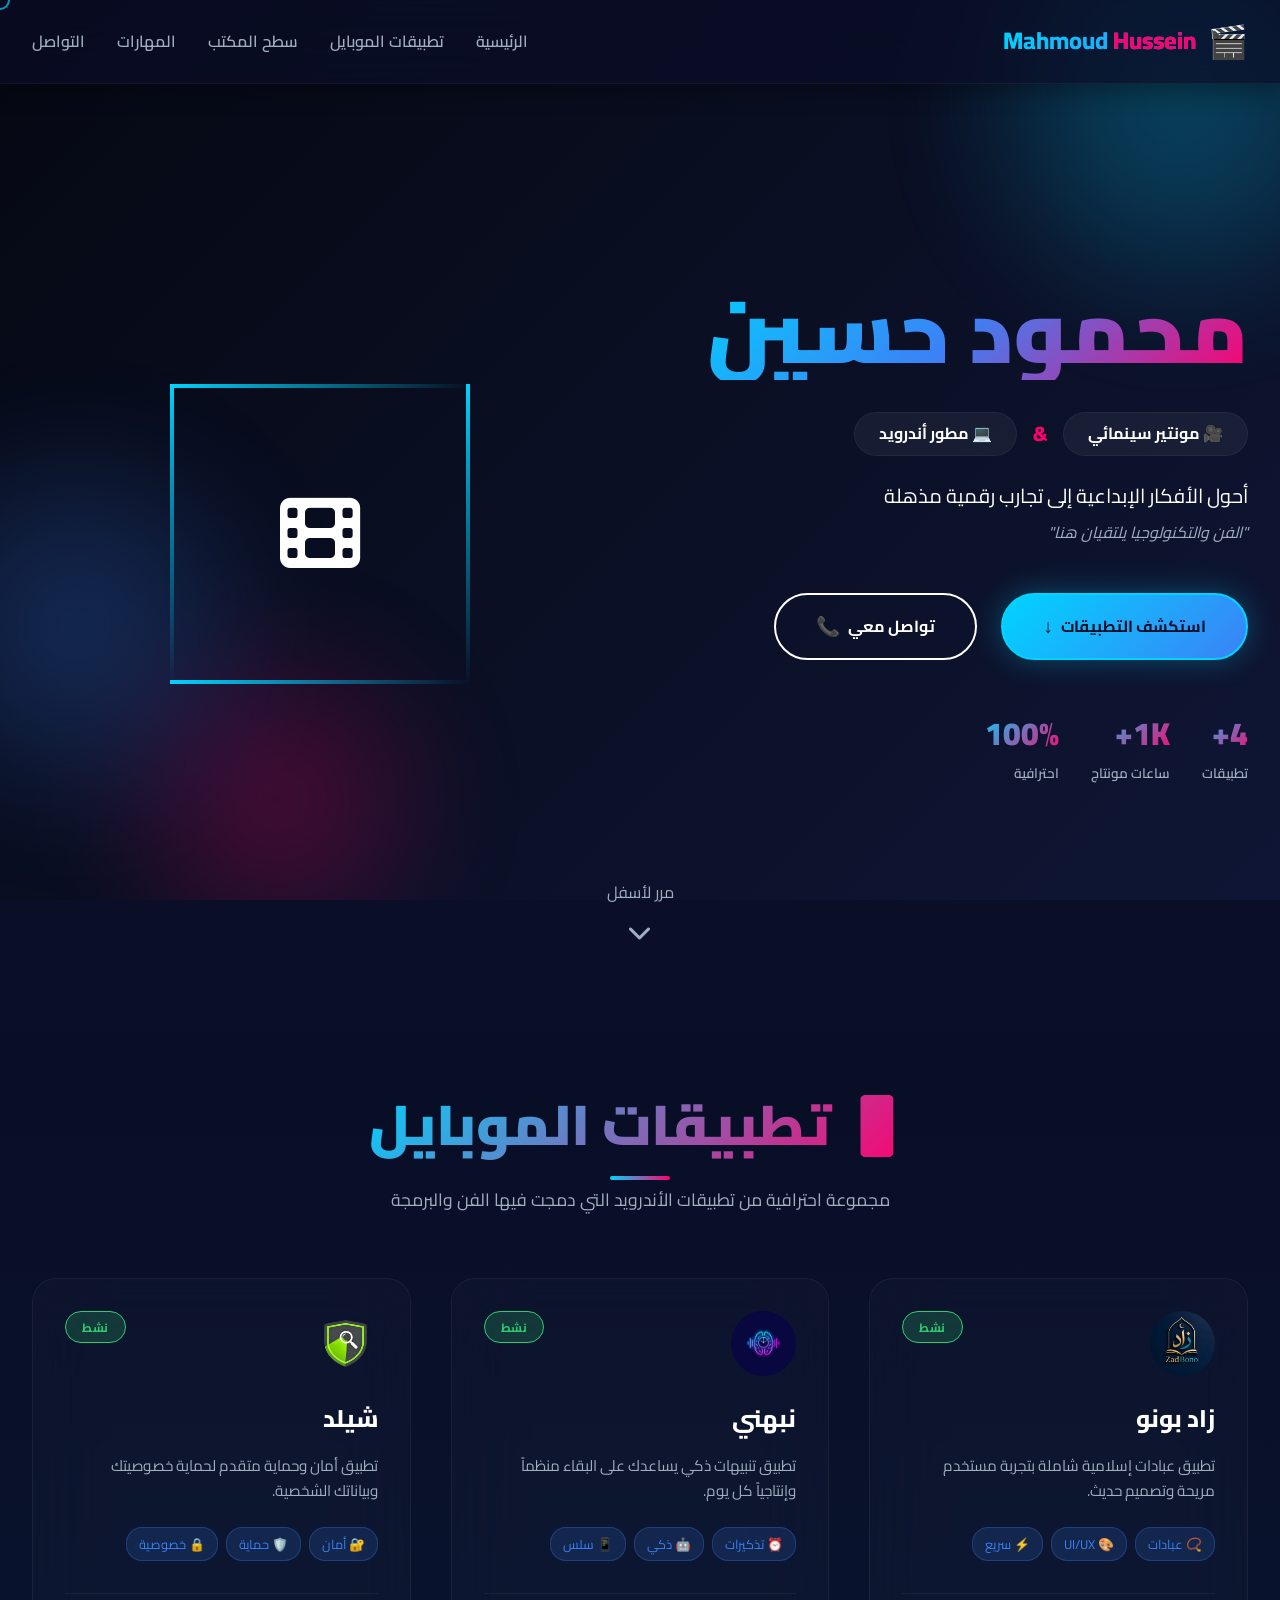
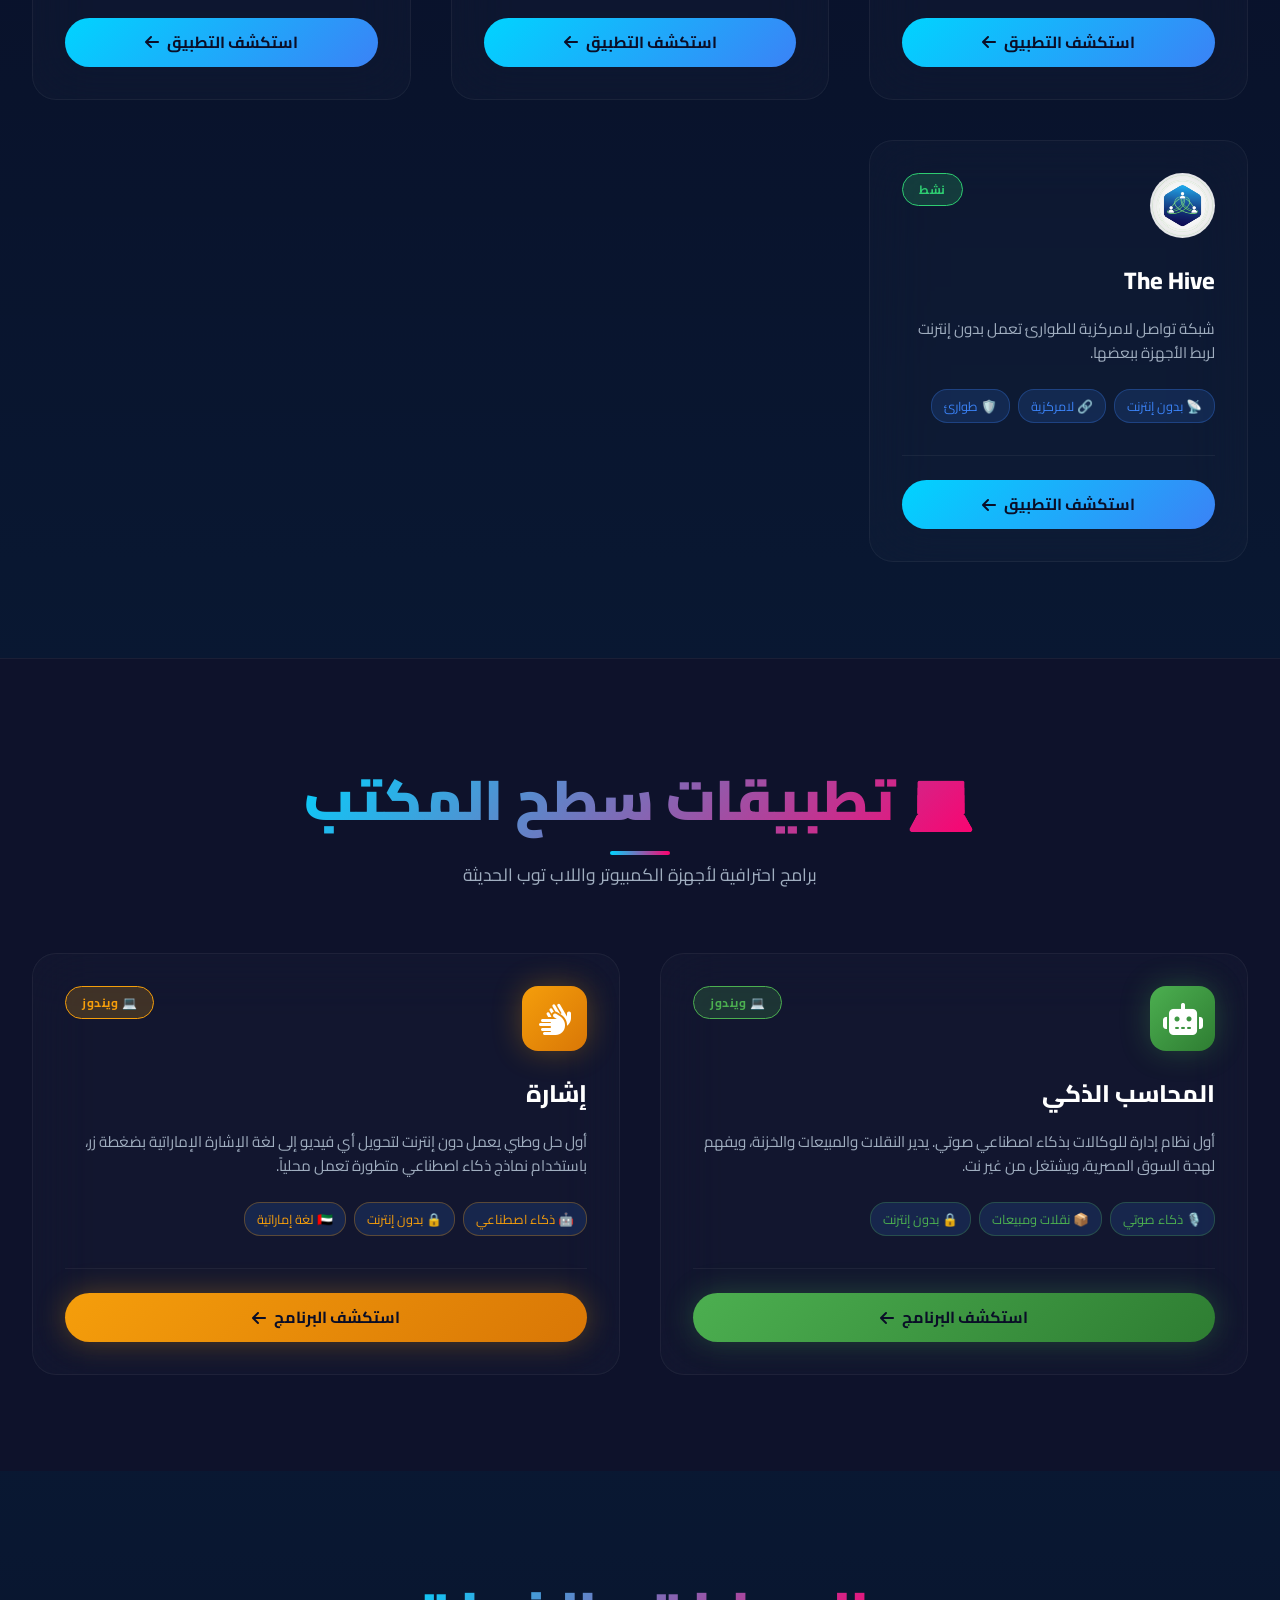
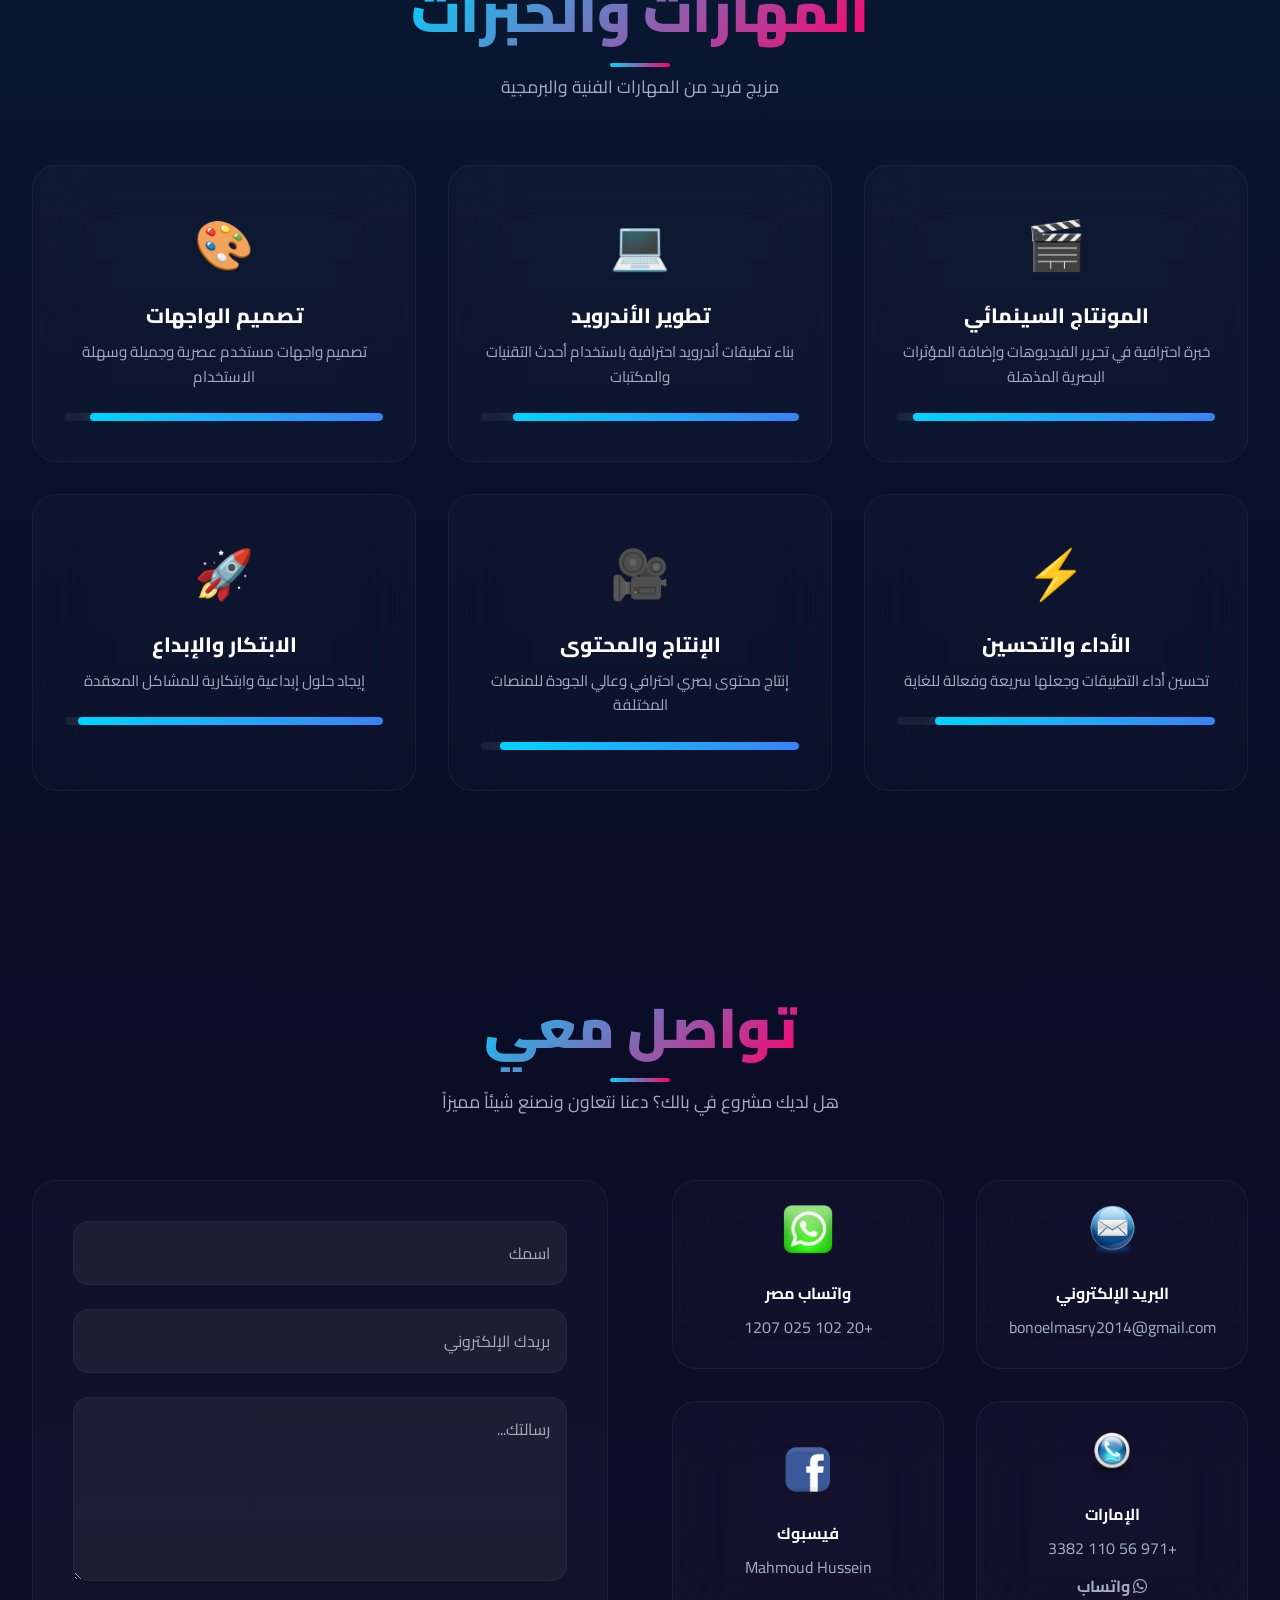
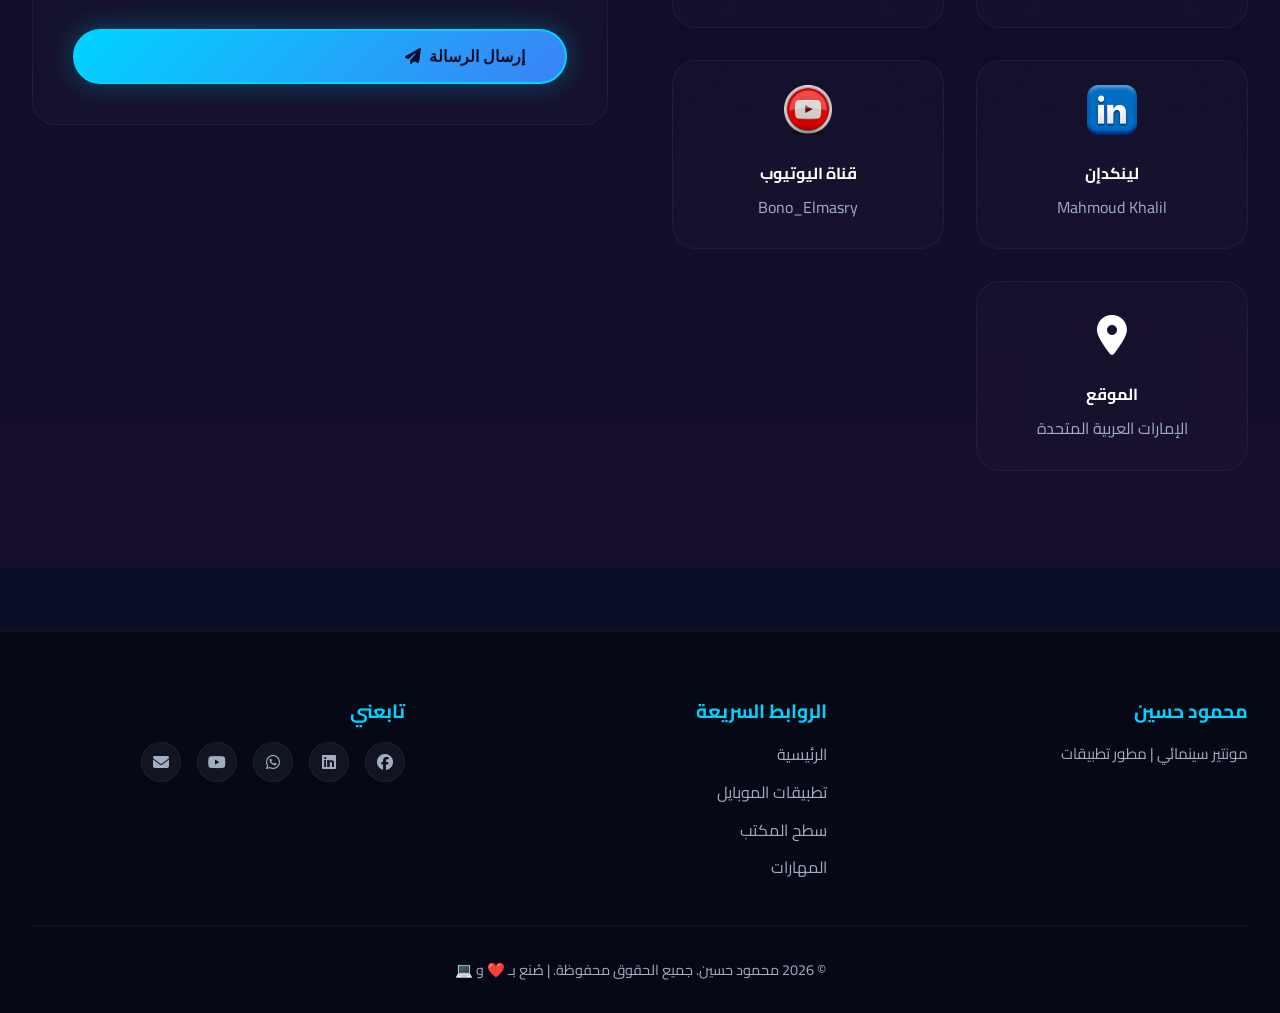
==== commit 5efafd83: "Update print statement from 'Hello' to 'Goodbye'" ====
--- a/index.html
+++ b/index.html
@@ -4,6 +4,25 @@
     <meta charset="UTF-8">
     <meta name="viewport" content="width=device-width, initial-scale=1.0">
     <title>محمود حسين | مونتير & مطور | الإمارات</title>
+
+        <!-- SEO Meta Tags -->
+    <meta name="description" content="الموقع الرسمي للمهندس محمود حسين (بونو المصري)، مطور تطبيقات أندرويد ومونتير سينمائي. استكشف أحدث مشاريعي مثل زاد بونو، نبهني، شيلد، والخلية.">
+    <meta name="keywords" content="تطبيقات بونو المصري, بونو المصري, Bono, Bono Elmasry, BonoApp, مشاريع بونو المصري, محمود حسين, المهندس محمود حسين, مشاريع المهندس محمود حسين, مشاريع محمود بونو, مطور أندرويد, مونتير سينمائي">
+    <meta name="author" content="Mahmoud Hussein (Bono Elmasry)">
+    
+    <!-- Open Graph / Facebook / WhatsApp -->
+    <meta property="og:type" content="website">
+    <meta property="og:url" content="https://bonoelmasry.github.io/">
+    <meta property="og:title" content="محمود حسين | مونتير & مطور | BonoApp">
+    <meta property="og:description" content="الموقع الرسمي للمهندس محمود حسين. استكشف أحدث تطبيقات الأندرويد وبرامج سطح المكتب.">
+    <meta property="og:image" content="https://bonoelmasry.github.io/images/hive.png"> <!-- ممكن تغير الصورة دي لأي لوجو يعجبك -->
+
+    <!-- Twitter -->
+    <meta property="twitter:card" content="summary_large_image">
+    <meta property="twitter:url" content="https://bonoelmasry.github.io/">
+    <meta property="twitter:title" content="محمود حسين | مونتير & مطور | BonoApp">
+    <meta property="twitter:description" content="الموقع الرسمي للمهندس محمود حسين. استكشف أحدث تطبيقات الأندرويد وبرامج سطح المكتب.">
+
     
     <!-- خطوط جوجل -->
     <link rel="preconnect" href="https://fonts.googleapis.com">
@@ -552,23 +571,5 @@
     <!-- Scripts -->
     <script src="script.js"></script>
     
-    <!-- سكريبت إضافي لحل تعارض نموذج التواصل مع script.js القديم -->
-    <script>
-        document.addEventListener('DOMContentLoaded', function() {
-            var oldForm = document.querySelector('.form');
-            // لو النموذج موجود وله action بتاع formsubmit
-            if (oldForm && oldForm.action && oldForm.action.includes('formsubmit.co')) {
-                // بنستنسخ النموذج عشان نشيل أي event listeners قديمة (زي الـ preventDefault بتاع script.js)
-                var newForm = oldForm.cloneNode(true);
-                oldForm.parentNode.replaceChild(newForm, oldForm);
-                
-                // إضافة مستمع جديد للإرسال الفعلي (بس كتأكيد إضافي)
-                newForm.addEventListener('submit', function(e) {
-                    // نسمح بالإرسال الطبيعي، مش هنعمل preventDefault
-                    console.log('جاري إرسال الرسالة إلى البريد الإلكتروني...');
-                });
-            }
-        });
-    </script>
 </body>
-</html>+</html>
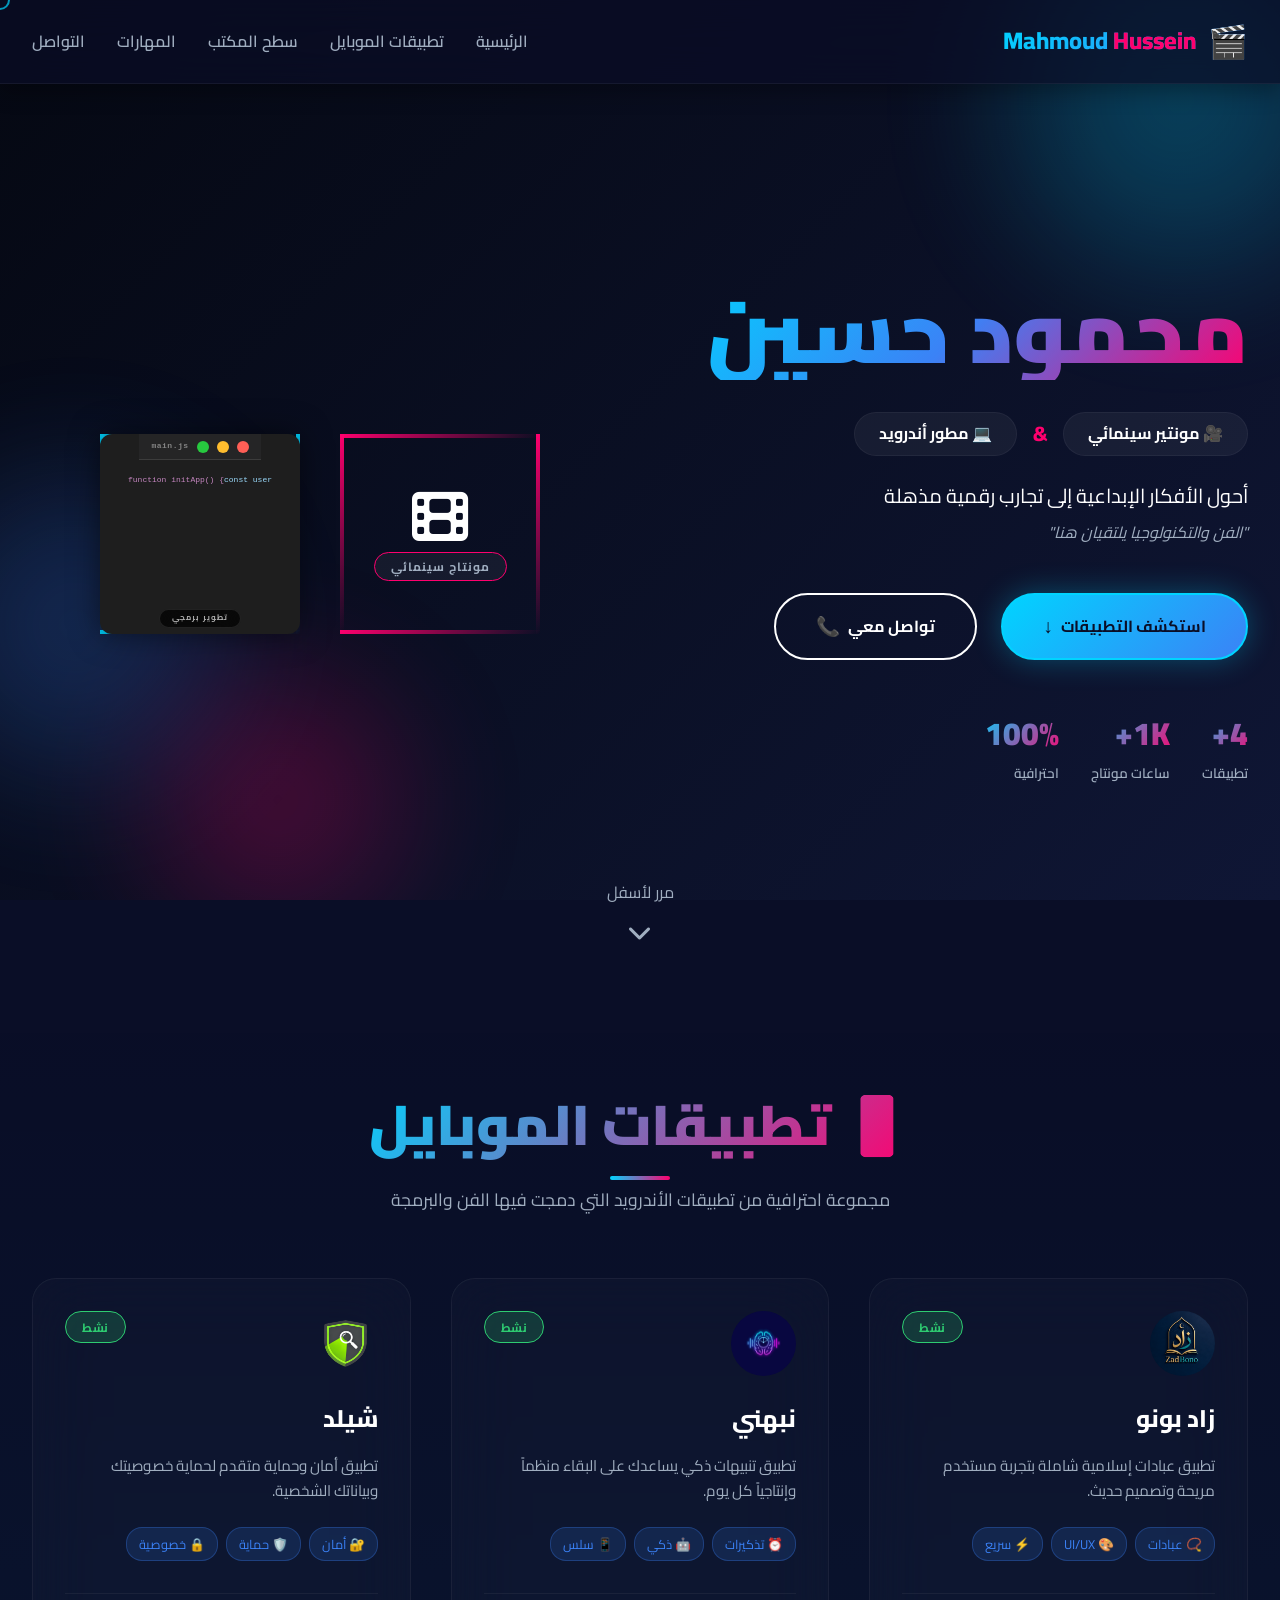
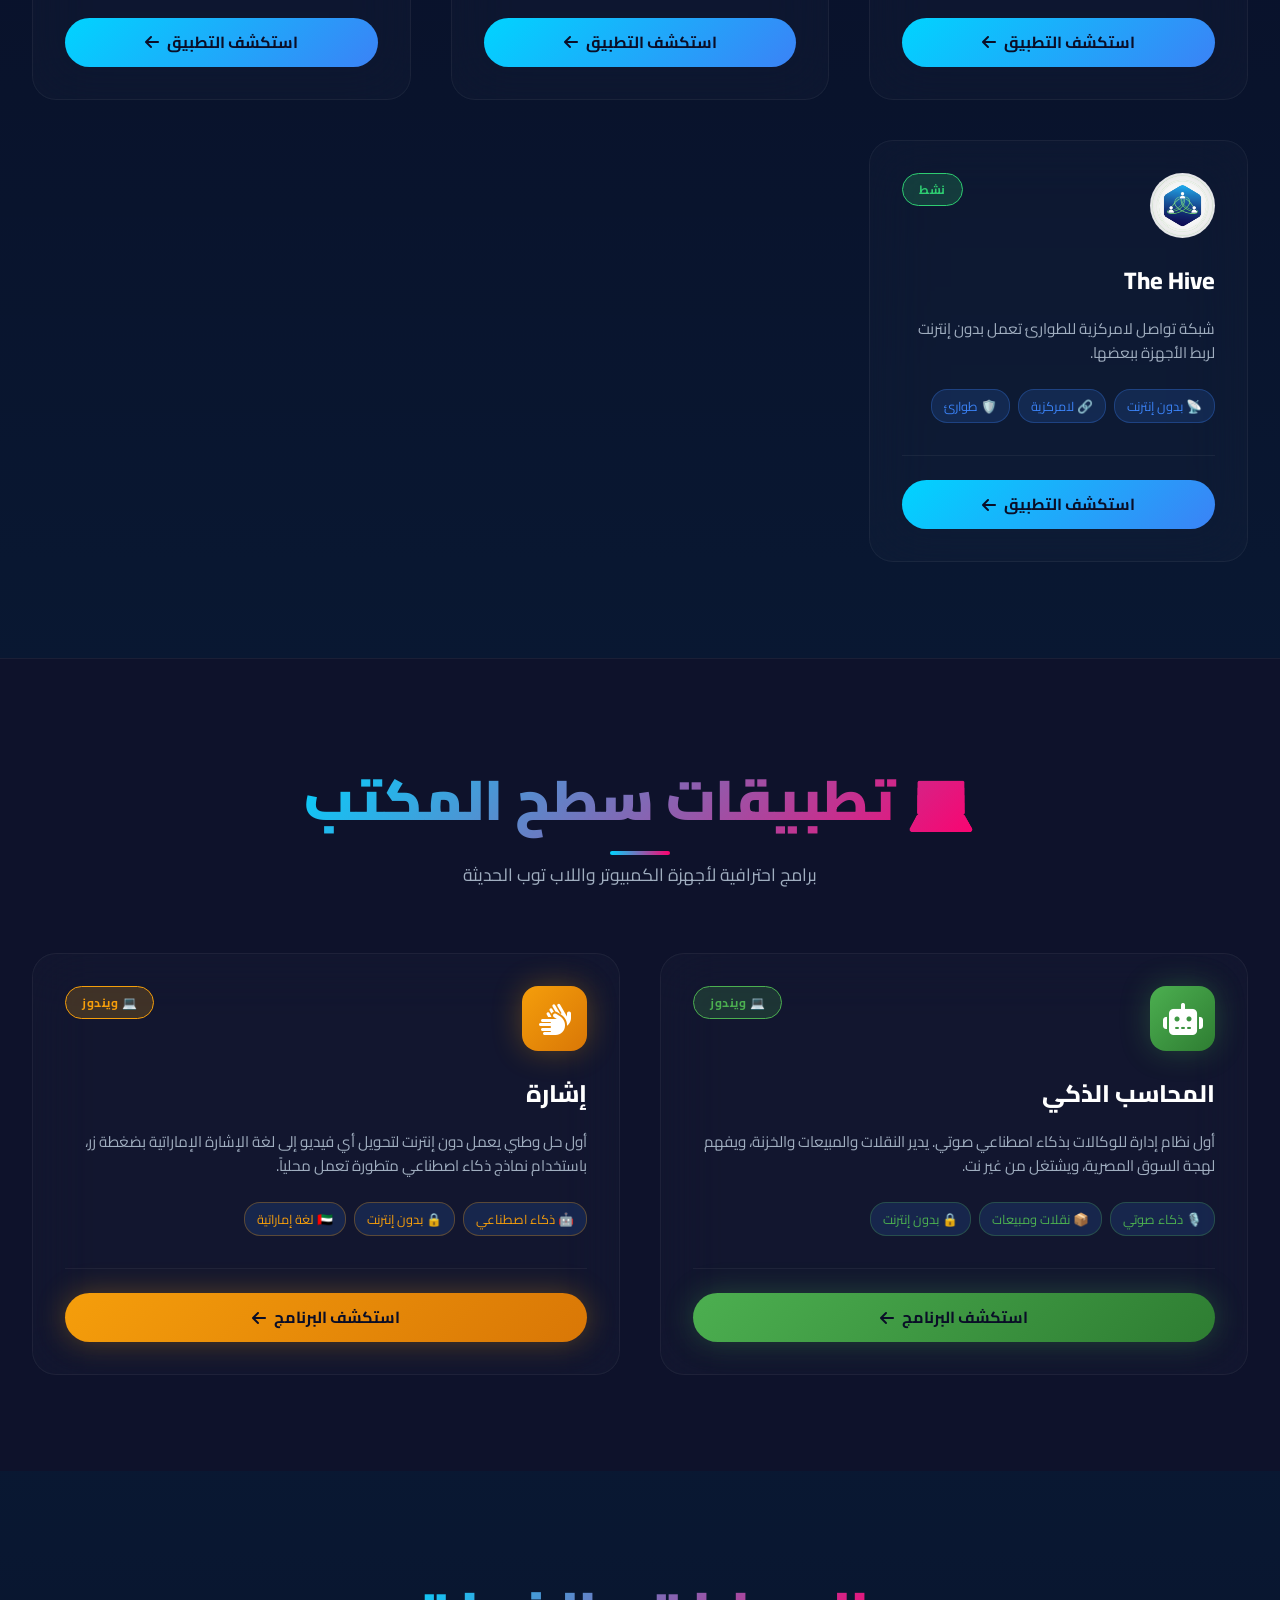
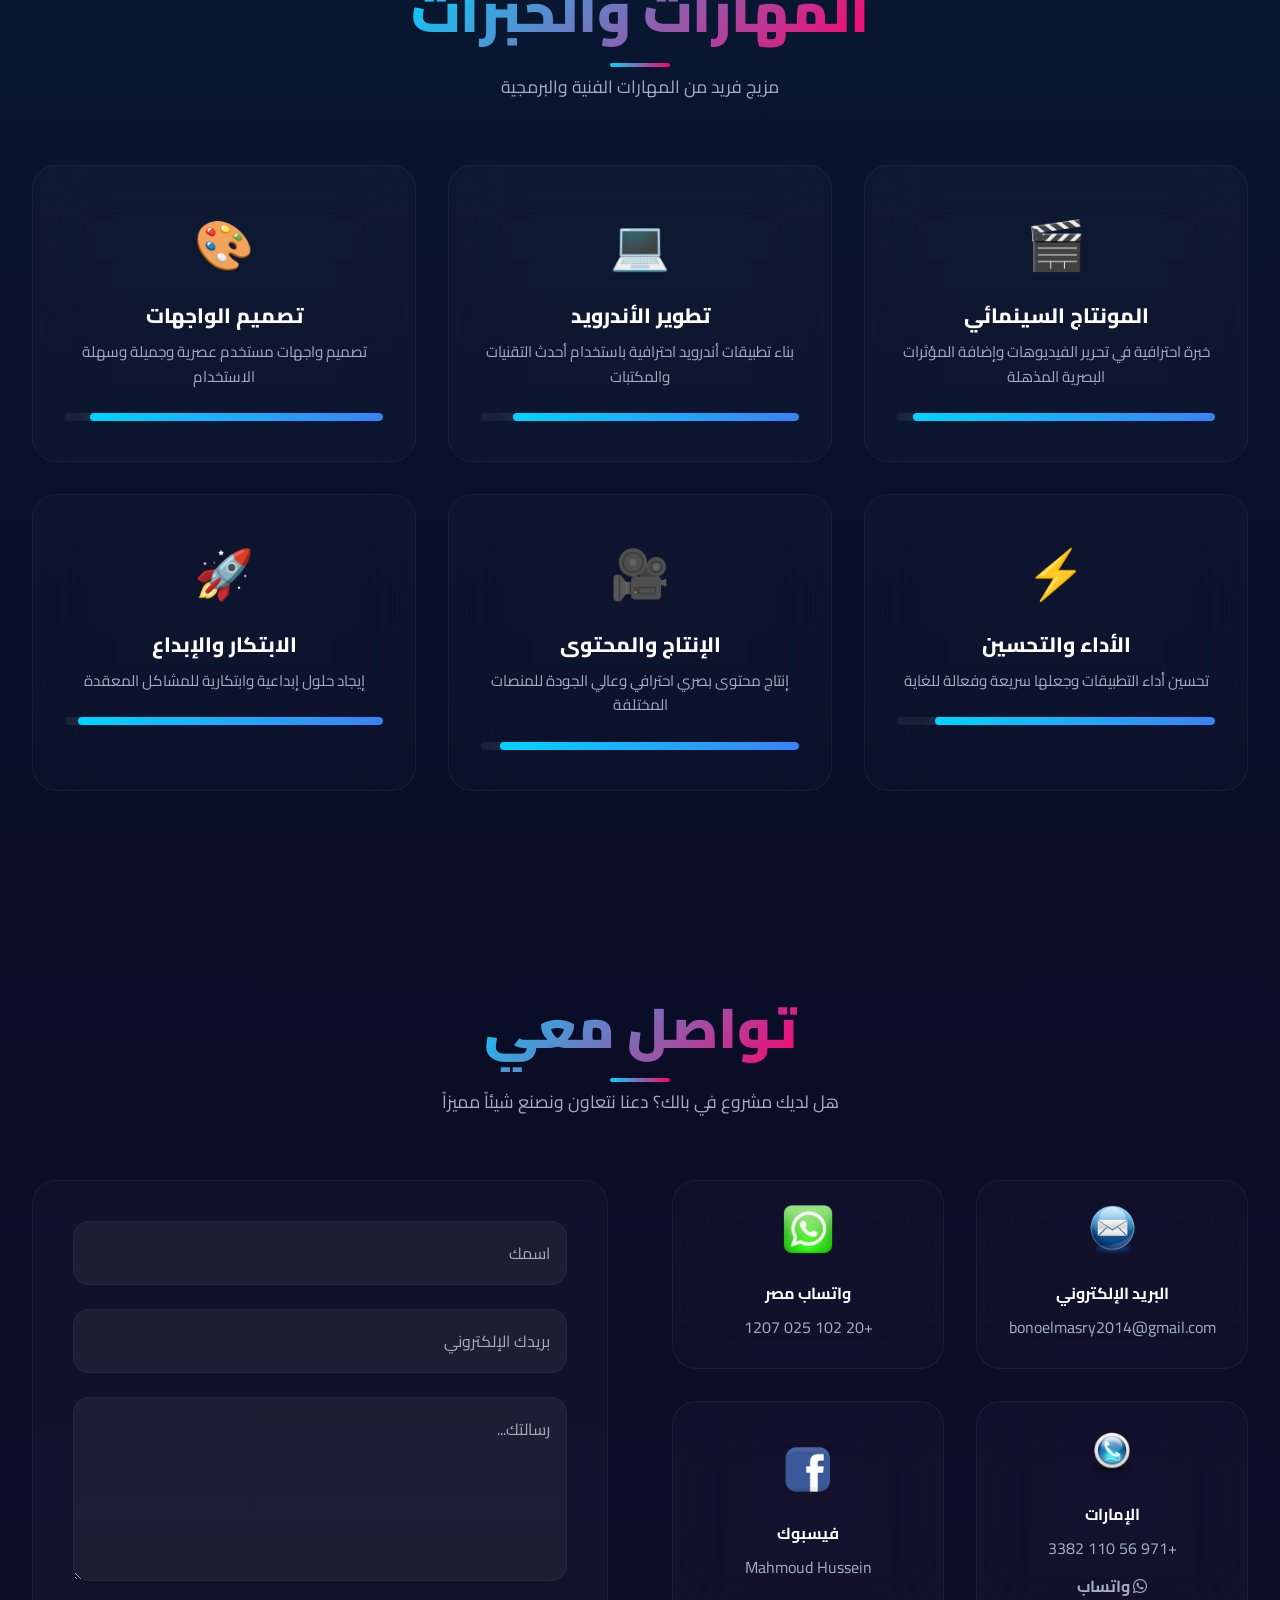
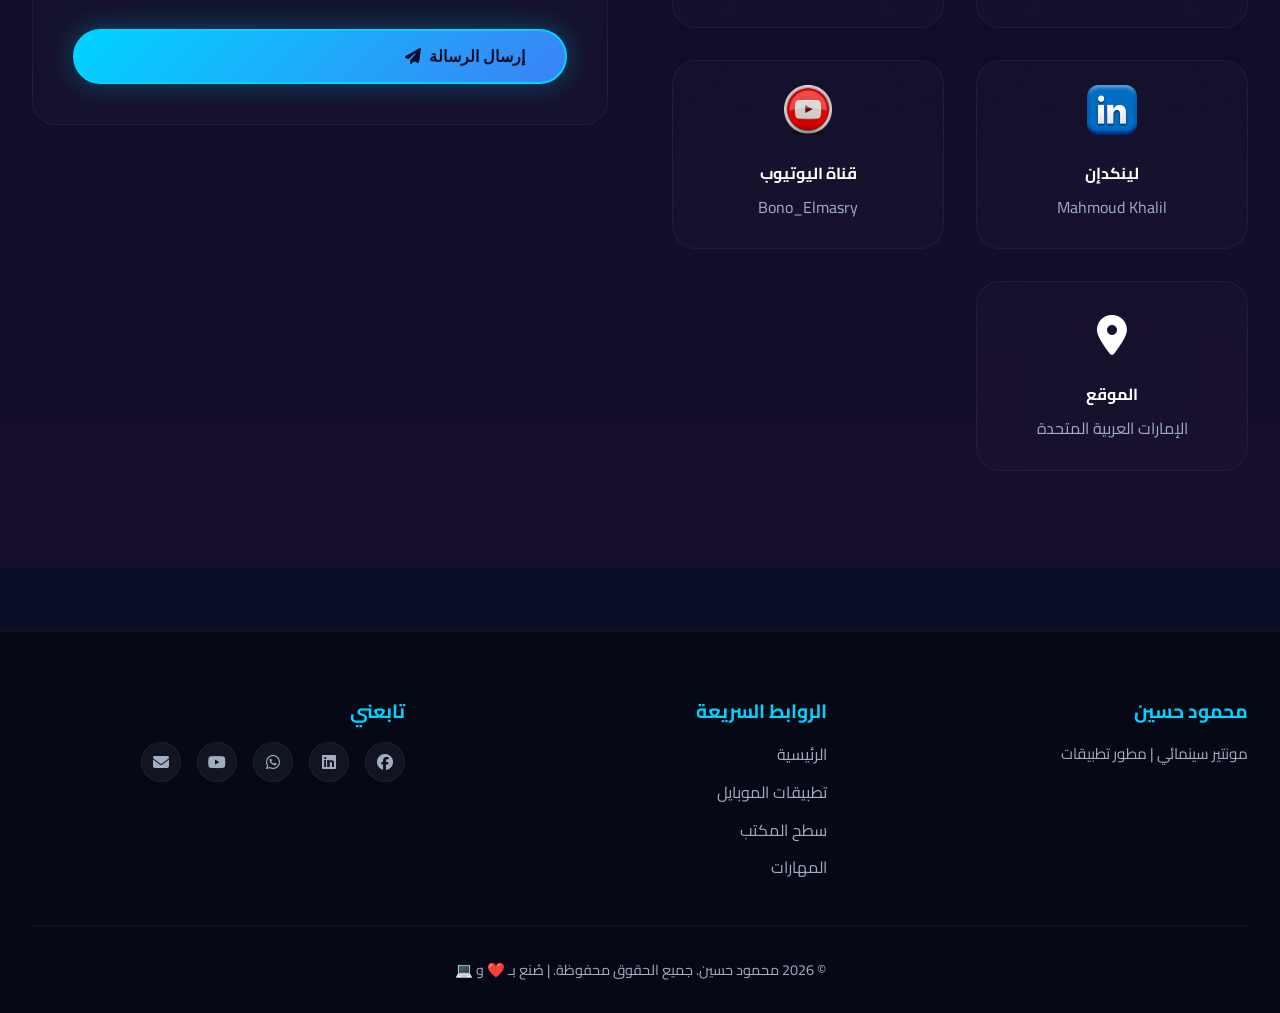
==== commit 02716f76: "Update index.html" ====
--- a/index.html
+++ b/index.html
@@ -5,17 +5,17 @@
     <meta name="viewport" content="width=device-width, initial-scale=1.0">
     <title>محمود حسين | مونتير & مطور | الإمارات</title>
 
-        <!-- SEO Meta Tags -->
+    <!-- SEO Meta Tags -->
     <meta name="description" content="الموقع الرسمي للمهندس محمود حسين (بونو المصري)، مطور تطبيقات أندرويد ومونتير سينمائي. استكشف أحدث مشاريعي مثل زاد بونو، نبهني، شيلد، والخلية.">
     <meta name="keywords" content="تطبيقات بونو المصري, بونو المصري, Bono, Bono Elmasry, BonoApp, مشاريع بونو المصري, محمود حسين, المهندس محمود حسين, مشاريع المهندس محمود حسين, مشاريع محمود بونو, مطور أندرويد, مونتير سينمائي">
     <meta name="author" content="Mahmoud Hussein (Bono Elmasry)">
     
-    <!-- Open Graph / Facebook / WhatsApp -->
+    <!-- Open Graph -->
     <meta property="og:type" content="website">
     <meta property="og:url" content="https://bonoelmasry.github.io/">
     <meta property="og:title" content="محمود حسين | مونتير & مطور | BonoApp">
     <meta property="og:description" content="الموقع الرسمي للمهندس محمود حسين. استكشف أحدث تطبيقات الأندرويد وبرامج سطح المكتب.">
-    <meta property="og:image" content="https://bonoelmasry.github.io/images/hive.png"> <!-- ممكن تغير الصورة دي لأي لوجو يعجبك -->
+    <meta property="og:image" content="https://bonoelmasry.github.io/images/hive.png">
 
     <!-- Twitter -->
     <meta property="twitter:card" content="summary_large_image">
@@ -23,21 +23,240 @@
     <meta property="twitter:title" content="محمود حسين | مونتير & مطور | BonoApp">
     <meta property="twitter:description" content="الموقع الرسمي للمهندس محمود حسين. استكشف أحدث تطبيقات الأندرويد وبرامج سطح المكتب.">
 
-    
-    <!-- خطوط جوجل -->
+    <!-- Google Fonts -->
     <link rel="preconnect" href="https://fonts.googleapis.com">
     <link rel="preconnect" href="https://fonts.gstatic.com" crossorigin>
     <link href="https://fonts.googleapis.com/css2?family=Cairo:wght@400;700;900&family=Poppins:wght@300;400;600;700;800&display=swap" rel="stylesheet">
     
-    <!-- Font Awesome للأيقونات -->
+    <!-- Font Awesome -->
     <link rel="stylesheet" href="https://cdnjs.cloudflare.com/ajax/libs/font-awesome/6.4.0/css/all.min.css">
     
-    <!-- ملف التصميم -->
+    <!-- ملف التصميم الأساسي -->
     <link rel="stylesheet" href="style.css">
+
+    <style>
+        /* =============================================
+           التعديلات الجديدة للمربعين (Hero Visuals)
+           ============================================= */
+        .hero-visuals {
+            display: flex;
+            gap: 2.5rem;
+            justify-content: center;
+            align-items: center;
+            flex-wrap: wrap;
+            animation: slideInRight 0.8s ease-out;
+        }
+
+        .hero-visuals .cinema-frame {
+            width: 200px;
+            height: 200px;
+            position: relative;
+            display: flex;
+            align-items: center;
+            justify-content: center;
+            transition: var(--transition-normal);
+        }
+
+        .hero-visuals .frame-accent {
+            background: linear-gradient(135deg, var(--accent-color, var(--primary-color)), transparent);
+        }
+
+        .hero-visuals .cinema-content {
+            display: flex;
+            flex-direction: column;
+            align-items: center;
+            gap: 0.5rem;
+            font-size: 3.5rem;
+            transition: var(--transition-normal);
+        }
+
+        .hero-visuals .cinema-content i {
+            font-size: 3.5rem;
+            color: var(--text-light);
+            transition: var(--transition-normal);
+        }
+
+        .hero-visuals .cinema-frame:hover .cinema-content i {
+            transform: scale(1.1) rotate(-5deg);
+            color: var(--accent-color, var(--primary-color));
+        }
+
+        .frame-label {
+            font-size: 0.75rem;
+            font-weight: 700;
+            color: var(--text-muted);
+            letter-spacing: 1px;
+            text-align: center;
+            background: rgba(255, 255, 255, 0.05);
+            padding: 0.25rem 1rem;
+            border-radius: var(--radius-full);
+            border: 1px solid var(--border-color);
+            transition: var(--transition-normal);
+        }
+
+        .hero-visuals .cinema-frame:hover .frame-label {
+            color: var(--text-light);
+            border-color: var(--accent-color, var(--primary-color));
+            box-shadow: 0 0 20px rgba(0, 212, 255, 0.2);
+        }
+
+        /* =============================================
+           CODE EDITOR (VS Code Style)
+           ============================================= */
+        .code-editor-frame .cinema-content {
+            background: #1e1e1e;
+            border-radius: 12px;
+            padding: 0;
+            overflow: hidden;
+            width: 100%;
+            height: 100%;
+            position: relative;
+            display: flex;
+            flex-direction: column;
+            box-shadow: 0 0 30px rgba(0, 0, 0, 0.5);
+        }
+
+        .editor-tabs {
+            display: flex;
+            align-items: center;
+            gap: 8px;
+            padding: 6px 12px;
+            background: #252526;
+            border-bottom: 1px solid #3c3c3c;
+            flex-shrink: 0;
+        }
+
+        .dot {
+            width: 12px;
+            height: 12px;
+            border-radius: 50%;
+            display: inline-block;
+        }
+        .dot-red { background: #ff5f56; }
+        .dot-yellow { background: #ffbd2e; }
+        .dot-green { background: #27c93f; }
+
+        .editor-filename {
+            color: #858585;
+            font-size: 0.5rem;
+            font-family: 'Courier New', monospace;
+            margin-right: auto;
+            font-weight: 600;
+            letter-spacing: 0.5px;
+        }
+
+        .editor-body {
+            flex: 1;
+            padding: 6px 10px;
+            font-family: 'Courier New', monospace;
+            font-size: 0.5rem;
+            line-height: 1.6;
+            color: #d4d4d4;
+            background: #1e1e1e;
+            overflow: hidden;
+            min-height: 0;
+            display: flex;
+            align-items: flex-start;
+            justify-content: flex-start;
+            direction: ltr;
+            text-align: left;
+        }
+
+        .code-keyword { color: #c586c0; }
+        .code-function { color: #dcdcaa; }
+        .code-string { color: #ce9178; }
+        .code-comment { color: #6a9955; }
+        .code-variable { color: #9cdcfe; }
+        .code-number { color: #b5cea8; }
+
+        .code-editor .frame-label {
+            position: absolute;
+            bottom: 6px;
+            left: 50%;
+            transform: translateX(-50%);
+            background: rgba(0, 0, 0, 0.7);
+            backdrop-filter: blur(10px);
+            font-size: 0.5rem;
+            padding: 2px 12px;
+            border-radius: 20px;
+            border: 1px solid rgba(255,255,255,0.1);
+            color: #aaa;
+            white-space: nowrap;
+            font-family: 'Cairo', sans-serif;
+        }
+
+        .code-editor-frame:hover .code-editor {
+            border-color: var(--accent-color);
+            box-shadow: 0 0 30px rgba(0, 212, 255, 0.2);
+        }
+
+        /* =============================================
+           RESPONSIVE للمربعين
+           ============================================= */
+        @media (max-width: 768px) {
+            .hero-visuals {
+                gap: 1.5rem;
+            }
+            .hero-visuals .cinema-frame {
+                width: 150px;
+                height: 150px;
+            }
+            .hero-visuals .cinema-content i {
+                font-size: 2.5rem;
+            }
+            .frame-label {
+                font-size: 0.6rem;
+                padding: 0.15rem 0.75rem;
+            }
+            .editor-body {
+                font-size: 0.4rem;
+                padding: 4px 8px;
+            }
+            .editor-filename {
+                font-size: 0.4rem;
+            }
+            .dot {
+                width: 10px;
+                height: 10px;
+            }
+            .code-editor .frame-label {
+                font-size: 0.45rem;
+            }
+        }
+
+        @media (max-width: 480px) {
+            .hero-visuals {
+                flex-direction: row;
+                gap: 1rem;
+            }
+            .hero-visuals .cinema-frame {
+                width: 120px;
+                height: 120px;
+            }
+            .hero-visuals .cinema-content i {
+                font-size: 2rem;
+            }
+            .frame-label {
+                font-size: 0.5rem;
+                padding: 0.1rem 0.5rem;
+            }
+            .editor-body {
+                font-size: 0.35rem;
+                padding: 3px 6px;
+            }
+            .editor-filename {
+                font-size: 0.35rem;
+            }
+            .code-editor .frame-label {
+                font-size: 0.4rem;
+                padding: 1px 6px;
+            }
+        }
+    </style>
 </head>
 <body>
 
-    <!-- === ANIMATED BACKGROUND === -->
+    <!-- ANIMATED BACKGROUND -->
     <div class="animated-bg"></div>
     <div class="floating-orbs">
         <div class="orb orb-1"></div>
@@ -45,7 +264,7 @@
         <div class="orb orb-3"></div>
     </div>
 
-    <!-- === NAVBAR === -->
+    <!-- ===== NAVBAR ===== -->
     <nav class="navbar">
         <div class="nav-container">
             <div class="logo">
@@ -67,7 +286,7 @@
         </div>
     </nav>
 
-    <!-- === HERO SECTION === -->
+    <!-- ===== HERO SECTION ===== -->
     <header class="hero" id="home">
         <div class="hero-wrapper">
             <div class="hero-content">
@@ -79,7 +298,7 @@
                     </h1>
                 </div>
 
-                <!-- Subtitle with Animation -->
+                <!-- Subtitle -->
                 <div class="subtitle-container">
                     <h2 class="subtitle">
                         <span class="role-badge">🎥 مونتير سينمائي</span>
@@ -88,15 +307,8 @@
                     </h2>
                 </div>
 
-                <!-- Description -->
-                <p class="hero-description">
-                    أحول الأفكار الإبداعية إلى تجارب رقمية مذهلة
-                </p>
-
-                <!-- Tagline -->
-                <p class="hero-tagline">
-                    "الفن والتكنولوجيا يلتقيان هنا"
-                </p>
+                <p class="hero-description">أحول الأفكار الإبداعية إلى تجارب رقمية مذهلة</p>
+                <p class="hero-tagline">"الفن والتكنولوجيا يلتقيان هنا"</p>
 
                 <!-- CTA Buttons -->
                 <div class="cta-buttons">
@@ -127,15 +339,40 @@
                 </div>
             </div>
 
-            <!-- Hero Visual -->
-            <div class="hero-visual">
-                <div class="cinema-frame">
+            <!-- ===== HERO VISUALS (المربعين الجدد) ===== -->
+            <div class="hero-visuals">
+                <!-- الإطار الأول: المونتاج السينمائي -->
+                <div class="cinema-frame" style="--accent-color: var(--secondary-color); --border-color: var(--secondary-color);">
                     <div class="frame-accent frame-top"></div>
                     <div class="frame-accent frame-right"></div>
                     <div class="frame-accent frame-bottom"></div>
                     <div class="frame-accent frame-left"></div>
                     <div class="cinema-content">
                         <i class="fas fa-film"></i>
+                        <span class="frame-label">مونتاج سينمائي</span>
+                    </div>
+                </div>
+
+                <!-- الإطار الثاني: البرمجة والتطوير (بواجهة VS Code) -->
+                <div class="cinema-frame code-editor-frame" style="--accent-color: var(--primary-color); --border-color: var(--primary-color);">
+                    <div class="frame-accent frame-top"></div>
+                    <div class="frame-accent frame-right"></div>
+                    <div class="frame-accent frame-bottom"></div>
+                    <div class="frame-accent frame-left"></div>
+                    
+                    <div class="cinema-content code-editor">
+                        <!-- شريط عنوان VS Code -->
+                        <div class="editor-tabs">
+                            <span class="dot dot-red"></span>
+                            <span class="dot dot-yellow"></span>
+                            <span class="dot dot-green"></span>
+                            <span class="editor-filename">main.js</span>
+                        </div>
+                        
+                        <!-- منطقة الكود -->
+                        <div class="editor-body" id="codeDisplay"></div>
+                        
+                        <span class="frame-label">تطوير برمجي</span>
                     </div>
                 </div>
             </div>
@@ -150,7 +387,7 @@
         </div>
     </header>
 
-    <!-- === APPS SECTION (موبايل) === -->
+    <!-- ===== APPS SECTION (موبايل) ===== -->
     <section class="apps-section" id="apps">
         <div class="container">
             <div class="section-header">
@@ -159,12 +396,10 @@
             </div>
 
             <div class="apps-grid">
-                
                 <!-- App Card 1: Zad Bono -->
                 <div class="app-card" data-app="zad-bono">
                     <div class="card-background"></div>
                     <div class="card-glow"></div>
-                    
                     <div class="card-header">
                         <div class="app-icon">
                             <img src="images/zadbono.jpg" alt="زاد بونو" style="width: 65px; height: 65px; border-radius: 50%; object-fit: cover; display: block;">
@@ -173,18 +408,15 @@
                             <span class="badge badge-active">نشط</span>
                         </div>
                     </div>
-
                     <div class="card-body">
                         <h3 class="app-name">زاد بونو</h3>
                         <p class="app-description">تطبيق عبادات إسلامية شاملة بتجربة مستخدم مريحة وتصميم حديث.</p>
-                        
                         <div class="app-features">
                             <span class="feature-tag">📿 عبادات</span>
                             <span class="feature-tag">🎨 UI/UX</span>
                             <span class="feature-tag">⚡ سريع</span>
                         </div>
                     </div>
-
                     <div class="card-footer">
                         <a href="zad-bono.html" target="_blank" class="card-btn">
                             <span>استكشف التطبيق</span>
@@ -197,25 +429,21 @@
                 <div class="app-card" data-app="nabbehny">
                     <div class="card-background"></div>
                     <div class="card-glow"></div>
-                    
                     <div class="card-header">
                         <div class="app-icon" style="background-image: url('images/nabhne.jpg'); background-size: cover; background-position: center; width: 65px; height: 65px; border-radius: 50%;"></div>
                         <div class="app-badges">
                             <span class="badge badge-active">نشط</span>
                         </div>
                     </div>
-
                     <div class="card-body">
                         <h3 class="app-name">نبهني</h3>
                         <p class="app-description">تطبيق تنبيهات ذكي يساعدك على البقاء منظماً وإنتاجياً كل يوم.</p>
-                        
                         <div class="app-features">
                             <span class="feature-tag">⏰ تذكيرات</span>
                             <span class="feature-tag">🤖 ذكي</span>
                             <span class="feature-tag">📱 سلس</span>
                         </div>
                     </div>
-
                     <div class="card-footer">
                         <a href="nabbehny.html" target="_blank" class="card-btn">
                             <span>استكشف التطبيق</span>
@@ -228,25 +456,21 @@
                 <div class="app-card" data-app="shield">
                     <div class="card-background"></div>
                     <div class="card-glow"></div>
-                    
                     <div class="card-header">
                         <div class="app-icon" style="background-image: url('images/sheld.png'); background-size: cover; background-position: center; width: 65px; height: 65px; border-radius: 50%;"></div>
                         <div class="app-badges">
                             <span class="badge badge-active">نشط</span>
                         </div>
                     </div>
-
                     <div class="card-body">
                         <h3 class="app-name">شيلد</h3>
                         <p class="app-description">تطبيق أمان وحماية متقدم لحماية خصوصيتك وبياناتك الشخصية.</p>
-                        
                         <div class="app-features">
                             <span class="feature-tag">🔐 أمان</span>
                             <span class="feature-tag">🛡️ حماية</span>
                             <span class="feature-tag">🔒 خصوصية</span>
                         </div>
                     </div>
-
                     <div class="card-footer">
                         <a href="shield.html" target="_blank" class="card-btn">
                             <span>استكشف التطبيق</span>
@@ -259,25 +483,21 @@
                 <div class="app-card" data-app="the-hive">
                     <div class="card-background"></div>
                     <div class="card-glow"></div>
-                    
                     <div class="card-header">
                         <div class="app-icon" style="background-image: url('images/hive.png'); background-size: cover; background-position: center; width: 65px; height: 65px; border-radius: 50%;"></div>
                         <div class="app-badges">
                             <span class="badge badge-active">نشط</span>
                         </div>
                     </div>
-
                     <div class="card-body">
                         <h3 class="app-name">The Hive</h3>
                         <p class="app-description">شبكة تواصل لامركزية للطوارئ تعمل بدون إنترنت لربط الأجهزة ببعضها.</p>
-                        
                         <div class="app-features">
                             <span class="feature-tag">📡 بدون إنترنت</span>
                             <span class="feature-tag">🔗 لامركزية</span>
                             <span class="feature-tag">🛡️ طوارئ</span>
                         </div>
                     </div>
-
                     <div class="card-footer">
                         <a href="the-hive.html" target="_blank" class="card-btn">
                             <span>استكشف التطبيق</span>
@@ -285,12 +505,11 @@
                         </a>
                     </div>
                 </div>
-
             </div>
         </div>
     </section>
 
-    <!-- ===== DESKTOP APPS SECTION - تطبيقات سطح المكتب (جديد) ===== -->
+    <!-- ===== DESKTOP APPS SECTION ===== -->
     <section class="apps-section" id="desktop" style="background: rgba(255, 255, 255, 0.02); border-top: 1px solid rgba(255,255,255,0.05);">
         <div class="container">
             <div class="section-header">
@@ -299,12 +518,10 @@
             </div>
 
             <div class="apps-grid">
-                
                 <!-- Desktop App Card 1: المحاسب الذكي -->
                 <div class="app-card" data-app="accountant">
                     <div class="card-background"></div>
                     <div class="card-glow"></div>
-                    
                     <div class="card-header">
                         <div class="app-icon" style="background: linear-gradient(135deg, #4CAF50, #2E7D32); width: 65px; height: 65px; border-radius: 16px; display: flex; align-items: center; justify-content: center; font-size: 2rem; color: #fff; box-shadow: 0 0 30px rgba(76, 175, 80, 0.3);">
                             <i class="fas fa-robot"></i>
@@ -313,18 +530,15 @@
                             <span class="badge badge-active" style="background: rgba(76, 175, 80, 0.2); color: #4CAF50; border-color: #4CAF50;">💻 ويندوز</span>
                         </div>
                     </div>
-
                     <div class="card-body">
                         <h3 class="app-name">المحاسب الذكي</h3>
                         <p class="app-description">أول نظام إدارة للوكالات بذكاء اصطناعي صوتي. يدير النقلات والمبيعات والخزنة، ويفهم لهجة السوق المصرية، ويشتغل من غير نت.</p>
-                        
                         <div class="app-features">
                             <span class="feature-tag" style="color: #4CAF50; border-color: rgba(76, 175, 80, 0.3);">🎙️ ذكاء صوتي</span>
                             <span class="feature-tag" style="color: #4CAF50; border-color: rgba(76, 175, 80, 0.3);">📦 نقلات ومبيعات</span>
                             <span class="feature-tag" style="color: #4CAF50; border-color: rgba(76, 175, 80, 0.3);">🔒 بدون إنترنت</span>
                         </div>
                     </div>
-
                     <div class="card-footer">
                         <a href="accountant.html" target="_blank" class="card-btn" style="background: linear-gradient(135deg, #4CAF50, #2E7D32); box-shadow: 0 0 30px rgba(76, 175, 80, 0.3);">
                             <span>استكشف البرنامج</span>
@@ -334,43 +548,38 @@
                 </div>
 
                 <!-- Desktop App Card 2: إشارة -->
-<div class="app-card" data-app="eshra">
-    <div class="card-background"></div>
-    <div class="card-glow"></div>
-    
-    <div class="card-header">
-        <div class="app-icon" style="background: linear-gradient(135deg, #F59E0B, #D97706); width: 65px; height: 65px; border-radius: 16px; display: flex; align-items: center; justify-content: center; font-size: 2rem; color: #fff; box-shadow: 0 0 30px rgba(245, 158, 11, 0.3);">
-            <i class="fas fa-hands"></i>
-        </div>
-        <div class="app-badges">
-            <span class="badge badge-active" style="background: rgba(245, 158, 11, 0.2); color: #F59E0B; border-color: #F59E0B;">💻 ويندوز</span>
-        </div>
-    </div>
-
-    <div class="card-body">
-        <h3 class="app-name">إشارة</h3>
-        <p class="app-description">أول حل وطني يعمل دون إنترنت لتحويل أي فيديو إلى لغة الإشارة الإماراتية بضغطة زر، باستخدام نماذج ذكاء اصطناعي متطورة تعمل محلياً.</p>
-        
-        <div class="app-features">
-            <span class="feature-tag" style="color: #F59E0B; border-color: rgba(245, 158, 11, 0.3);">🤖 ذكاء اصطناعي</span>
-            <span class="feature-tag" style="color: #F59E0B; border-color: rgba(245, 158, 11, 0.3);">🔒 بدون إنترنت</span>
-            <span class="feature-tag" style="color: #F59E0B; border-color: rgba(245, 158, 11, 0.3);">🇦🇪 لغة إماراتية</span>
-        </div>
-    </div>
-
-    <div class="card-footer">
-        <a href="eshra-ai.html" target="_blank" class="card-btn" style="background: linear-gradient(135deg, #F59E0B, #D97706); box-shadow: 0 0 30px rgba(245, 158, 11, 0.3);">
-            <span>استكشف البرنامج</span>
-            <i class="fas fa-arrow-left"></i>
-        </a>
-    </div>
-</div>
-
+                <div class="app-card" data-app="eshra">
+                    <div class="card-background"></div>
+                    <div class="card-glow"></div>
+                    <div class="card-header">
+                        <div class="app-icon" style="background: linear-gradient(135deg, #F59E0B, #D97706); width: 65px; height: 65px; border-radius: 16px; display: flex; align-items: center; justify-content: center; font-size: 2rem; color: #fff; box-shadow: 0 0 30px rgba(245, 158, 11, 0.3);">
+                            <i class="fas fa-hands"></i>
+                        </div>
+                        <div class="app-badges">
+                            <span class="badge badge-active" style="background: rgba(245, 158, 11, 0.2); color: #F59E0B; border-color: #F59E0B;">💻 ويندوز</span>
+                        </div>
+                    </div>
+                    <div class="card-body">
+                        <h3 class="app-name">إشارة</h3>
+                        <p class="app-description">أول حل وطني يعمل دون إنترنت لتحويل أي فيديو إلى لغة الإشارة الإماراتية بضغطة زر، باستخدام نماذج ذكاء اصطناعي متطورة تعمل محلياً.</p>
+                        <div class="app-features">
+                            <span class="feature-tag" style="color: #F59E0B; border-color: rgba(245, 158, 11, 0.3);">🤖 ذكاء اصطناعي</span>
+                            <span class="feature-tag" style="color: #F59E0B; border-color: rgba(245, 158, 11, 0.3);">🔒 بدون إنترنت</span>
+                            <span class="feature-tag" style="color: #F59E0B; border-color: rgba(245, 158, 11, 0.3);">🇦🇪 لغة إماراتية</span>
+                        </div>
+                    </div>
+                    <div class="card-footer">
+                        <a href="eshra-ai.html" target="_blank" class="card-btn" style="background: linear-gradient(135deg, #F59E0B, #D97706); box-shadow: 0 0 30px rgba(245, 158, 11, 0.3);">
+                            <span>استكشف البرنامج</span>
+                            <i class="fas fa-arrow-left"></i>
+                        </a>
+                    </div>
+                </div>
             </div>
         </div>
     </section>
 
-    <!-- === SKILLS SECTION === -->
+    <!-- ===== SKILLS SECTION ===== -->
     <section class="skills-section" id="skills">
         <div class="container">
             <div class="section-header">
@@ -379,7 +588,6 @@
             </div>
 
             <div class="skills-grid">
-                <!-- Skill Card 1 -->
                 <div class="skill-card">
                     <div class="skill-icon">🎬</div>
                     <h3>المونتاج السينمائي</h3>
@@ -388,8 +596,6 @@
                         <div class="progress-bar" style="width: 95%"></div>
                     </div>
                 </div>
-
-                <!-- Skill Card 2 -->
                 <div class="skill-card">
                     <div class="skill-icon">💻</div>
                     <h3>تطوير الأندرويد</h3>
@@ -398,8 +604,6 @@
                         <div class="progress-bar" style="width: 90%"></div>
                     </div>
                 </div>
-
-                <!-- Skill Card 3 -->
                 <div class="skill-card">
                     <div class="skill-icon">🎨</div>
                     <h3>تصميم الواجهات</h3>
@@ -408,8 +612,6 @@
                         <div class="progress-bar" style="width: 92%"></div>
                     </div>
                 </div>
-
-                <!-- Skill Card 4 -->
                 <div class="skill-card">
                     <div class="skill-icon">⚡</div>
                     <h3>الأداء والتحسين</h3>
@@ -418,8 +620,6 @@
                         <div class="progress-bar" style="width: 88%"></div>
                     </div>
                 </div>
-
-                <!-- Skill Card 5 -->
                 <div class="skill-card">
                     <div class="skill-icon">🎥</div>
                     <h3>الإنتاج والمحتوى</h3>
@@ -428,8 +628,6 @@
                         <div class="progress-bar" style="width: 94%"></div>
                     </div>
                 </div>
-
-                <!-- Skill Card 6 -->
                 <div class="skill-card">
                     <div class="skill-icon">🚀</div>
                     <h3>الابتكار والإبداع</h3>
@@ -442,7 +640,7 @@
         </div>
     </section>
 
-    <!-- === CONTACT SECTION (نموذج التواصل الحقيقي) === -->
+    <!-- ===== CONTACT SECTION ===== -->
     <section class="contact-section" id="contact">
         <div class="container">
             <div class="section-header">
@@ -452,21 +650,16 @@
 
             <div class="contact-content">
                 <div class="contact-info">
-                    <!-- بطاقة البريد الإلكتروني -->
                     <div class="contact-card">
                         <div class="contact-icon"><img src="images/email.png" alt="البريد الإلكتروني"></div>
                         <h3>البريد الإلكتروني</h3>
                         <a href="mailto:bonoelmasry2014@gmail.com">bonoelmasry2014@gmail.com</a>
                     </div>
-
-                    <!-- بطاقة واتساب مصر -->
                     <div class="contact-card">
                         <div class="contact-icon"><img src="images/whatsapp.png" alt="واتساب مصر"></div>
                         <h3>واتساب مصر</h3>
                         <a href="https://wa.me/201020251207" target="_blank">+20 102 025 1207</a>
                     </div>
-
-                    <!-- بطاقة الهاتف الإماراتي -->
                     <div class="contact-card">
                         <div class="contact-icon"><img src="images/phone.png" alt="هاتف الإمارات"></div>
                         <h3>الإمارات</h3>
@@ -475,29 +668,21 @@
                             <i class="fab fa-whatsapp"></i> واتساب
                         </a>
                     </div>
-
-                    <!-- بطاقة فيسبوك -->
                     <div class="contact-card">
                         <div class="contact-icon"><img src="images/facebook.png" alt="فيسبوك"></div>
                         <h3>فيسبوك</h3>
                         <a href="https://facebook.com/bonoelmasry" target="_blank">Mahmoud Hussein</a>
                     </div>
-
-                    <!-- بطاقة لينكدإن -->
                     <div class="contact-card">
                         <div class="contact-icon"><img src="images/linkedin.png" alt="لينكدإن"></div>
                         <h3>لينكدإن</h3>
                         <a href="https://www.linkedin.com/in/mahmoud-khalil-editor?utm_source=share_via&utm_content=profile&utm_medium=member_android" target="_blank">Mahmoud Khalil</a>
                     </div>
-
-                    <!-- بطاقة يوتيوب -->
                     <div class="contact-card">
                         <div class="contact-icon"><img src="images/youtube.png" alt="يوتيوب"></div>
                         <h3>قناة اليوتيوب</h3>
                         <a href="https://www.youtube.com/@Bono_Elmasry" target="_blank">Bono_Elmasry</a>
                     </div>
-
-                    <!-- بطاقة الموقع -->
                     <div class="contact-card">
                         <div class="contact-icon"><i class="fas fa-map-marker-alt"></i></div>
                         <h3>الموقع</h3>
@@ -506,13 +691,9 @@
                 </div>
 
                 <div class="contact-form">
-                    <!-- تم التعديل هنا: إضافة action و method وإلغاء التعارض مع script.js -->
                     <form class="form" id="real-contact-form" action="https://formsubmit.co/bonoelmasry2014@gmail.com" method="POST">
-                        <!-- حماية من السبام -->
                         <input type="hidden" name="_captcha" value="false">
-                        <!-- عنوان الرسالة -->
                         <input type="hidden" name="_subject" value="رسالة جديدة من موقع محمود حسين">
-                        <!-- إعادة توجيه بعد الإرسال (اختياري) -->
                         <input type="hidden" name="_next" value="https://bonoelmasry.github.io/thank-you.html">
                         
                         <div class="form-group">
@@ -534,7 +715,7 @@
         </div>
     </section>
 
-    <!-- === FOOTER === -->
+    <!-- ===== FOOTER ===== -->
     <footer class="footer">
         <div class="container">
             <div class="footer-content">
@@ -568,8 +749,92 @@
         </div>
     </footer>
 
-    <!-- Scripts -->
+    <!-- ===== SCRIPT.JS (الأساسي) ===== -->
     <script src="script.js"></script>
-    
+
+    <!-- ===== سكريبت إصلاح الفورم (يحل التعارض) ===== -->
+    <script>
+        document.addEventListener('DOMContentLoaded', function() {
+            var oldForm = document.querySelector('#real-contact-form');
+            if (oldForm) {
+                var newForm = oldForm.cloneNode(true);
+                oldForm.parentNode.replaceChild(newForm, oldForm);
+                
+                newForm.addEventListener('submit', function(e) {
+                    console.log('✅ جاري إرسال الرسالة إلى البريد الإلكتروني...');
+                });
+            }
+        });
+    </script>
+
+    <!-- ===== سكريبت تأثير VS Code (الكتابة التلقائية) ===== -->
+    <script>
+        document.addEventListener('DOMContentLoaded', function() {
+            const codeDisplay = document.getElementById('codeDisplay');
+            if (!codeDisplay) return;
+
+            const codeLines = [
+                { text: 'function initApp() {', type: 'keyword' },
+                { text: '  const user = "Bono";', type: 'variable' },
+                { text: '  console.log(user);', type: 'function' },
+                { text: '  // مرحباً بك في الكود', type: 'comment' },
+                { text: '} // end init', type: 'comment' }
+            ];
+
+            let lineIndex = 0, charIndex = 0, isDeleting = false;
+
+            function getLineHTML(line) {
+                const cls = line.type ? 'code-' + line.type : '';
+                return `<span class="${cls}">${line.text}</span>`;
+            }
+
+            function typeEffect() {
+                if (lineIndex >= codeLines.length) {
+                    if (!isDeleting) {
+                        isDeleting = true;
+                        setTimeout(typeEffect, 1500);
+                        return;
+                    }
+                    if (lineIndex > 0) {
+                        lineIndex--;
+                        charIndex = codeLines[lineIndex].text.length;
+                        if (charIndex > 0) {
+                            charIndex--;
+                            let html = '';
+                            for (let i = 0; i < lineIndex; i++) html += getLineHTML(codeLines[i]) + '<br>';
+                            if (charIndex > 0) {
+                                const partial = codeLines[lineIndex].text.substring(0, charIndex);
+                                html += `<span class="code-${codeLines[lineIndex].type}">${partial}</span>`;
+                            }
+                            codeDisplay.innerHTML = html;
+                            setTimeout(typeEffect, 30);
+                        } else {
+                            if (lineIndex > 0) { lineIndex--; charIndex = codeLines[lineIndex].text.length; setTimeout(typeEffect, 30); }
+                            else { isDeleting = false; lineIndex = 0; charIndex = 0; codeDisplay.innerHTML = ''; setTimeout(typeEffect, 500); }
+                        }
+                    } else {
+                        isDeleting = false; lineIndex = 0; charIndex = 0; codeDisplay.innerHTML = ''; setTimeout(typeEffect, 500);
+                    }
+                    return;
+                }
+
+                const line = codeLines[lineIndex];
+                if (charIndex <= line.text.length) {
+                    let html = '';
+                    for (let i = 0; i < lineIndex; i++) html += getLineHTML(codeLines[i]) + '<br>';
+                    const partial = line.text.substring(0, charIndex);
+                    html += `<span class="code-${line.type}">${partial}</span>`;
+                    codeDisplay.innerHTML = html;
+                    charIndex++;
+                    setTimeout(typeEffect, 50);
+                } else {
+                    lineIndex++;
+                    charIndex = 0;
+                    setTimeout(typeEffect, 200);
+                }
+            }
+            setTimeout(typeEffect, 800);
+        });
+    </script>
 </body>
 </html>
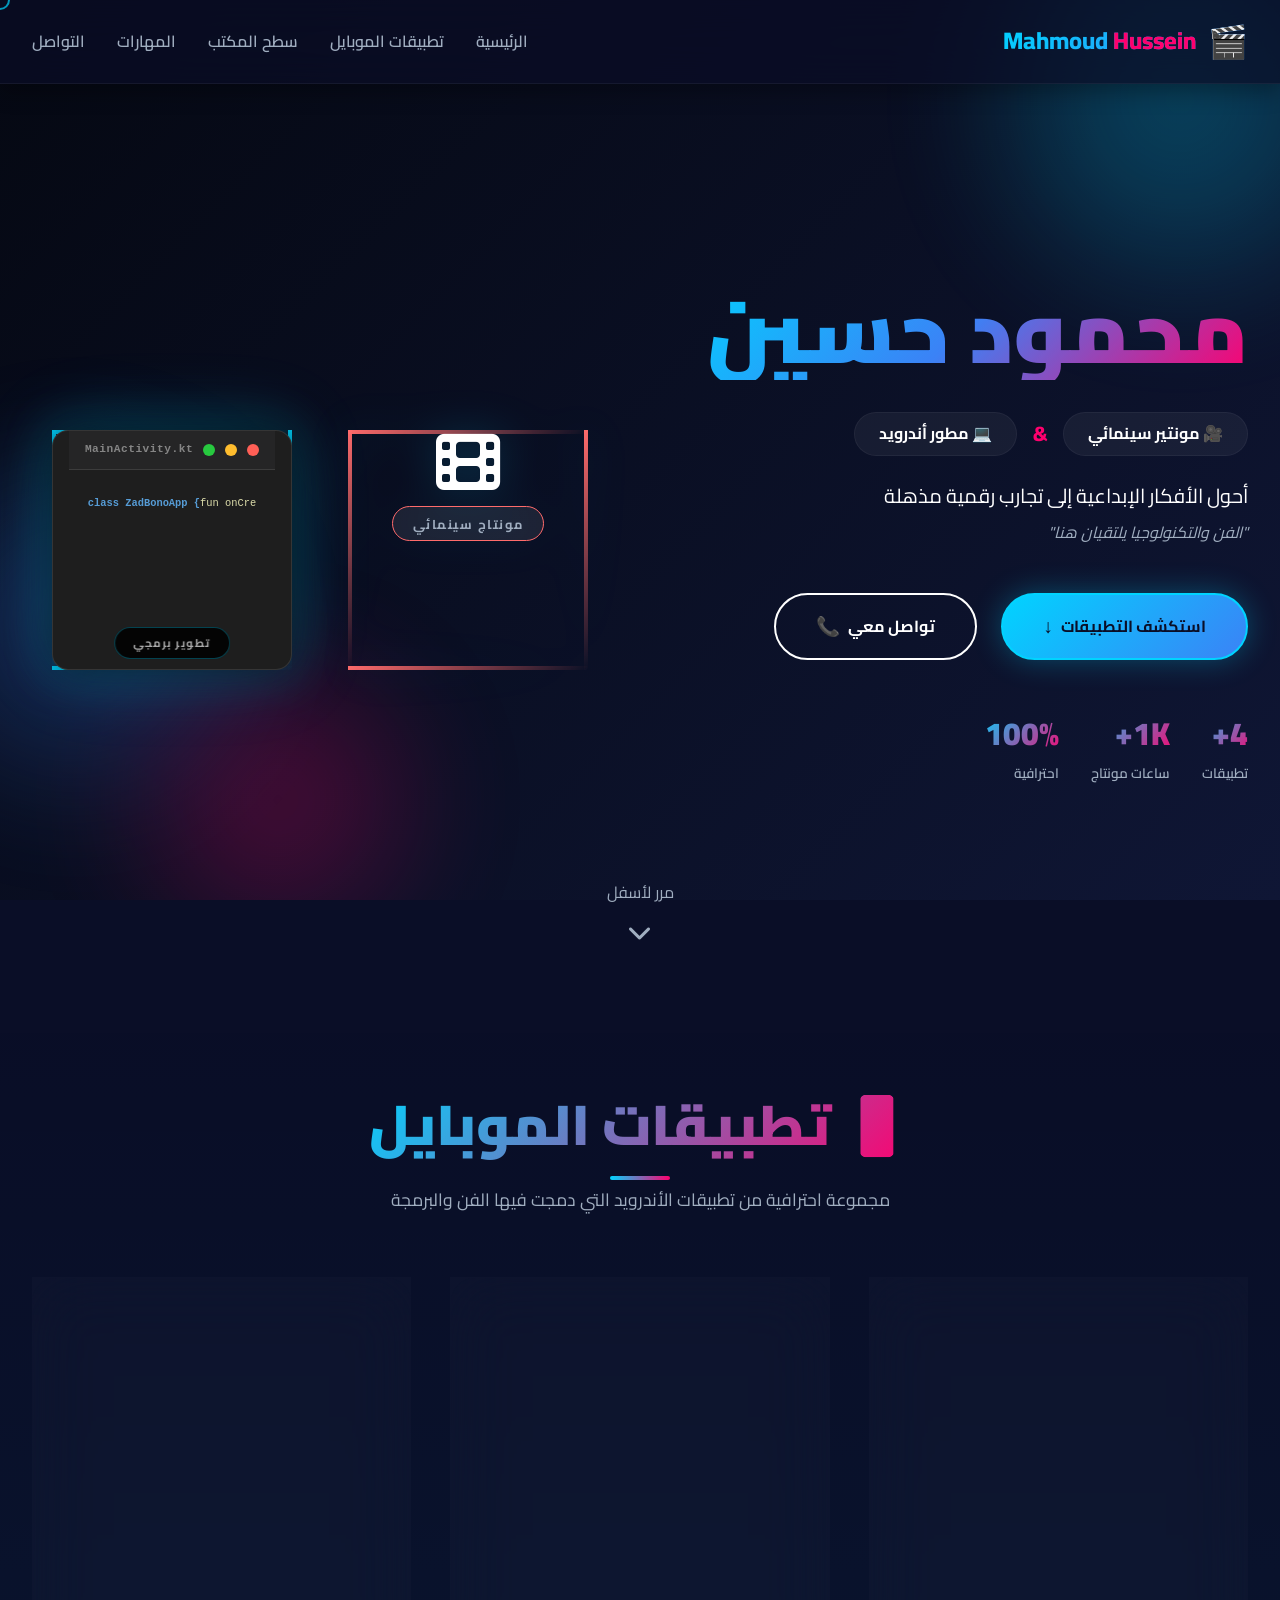
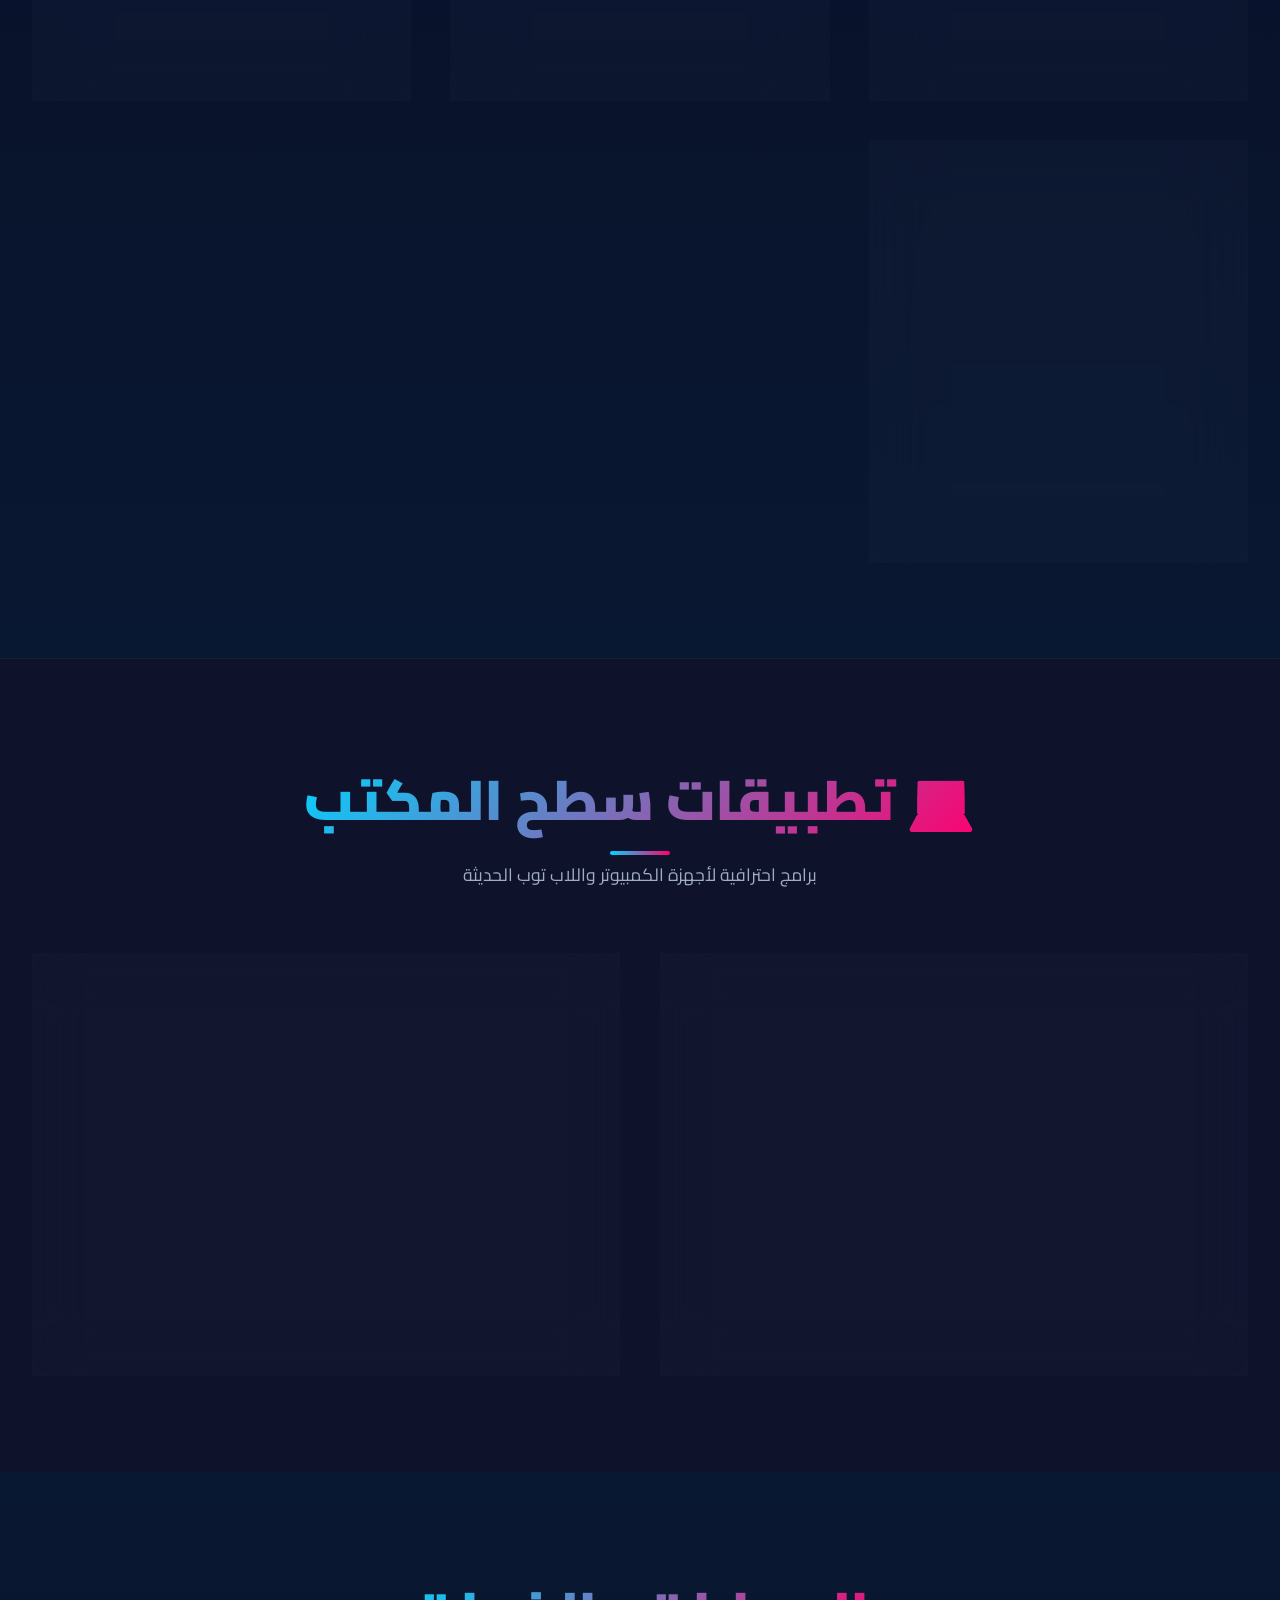
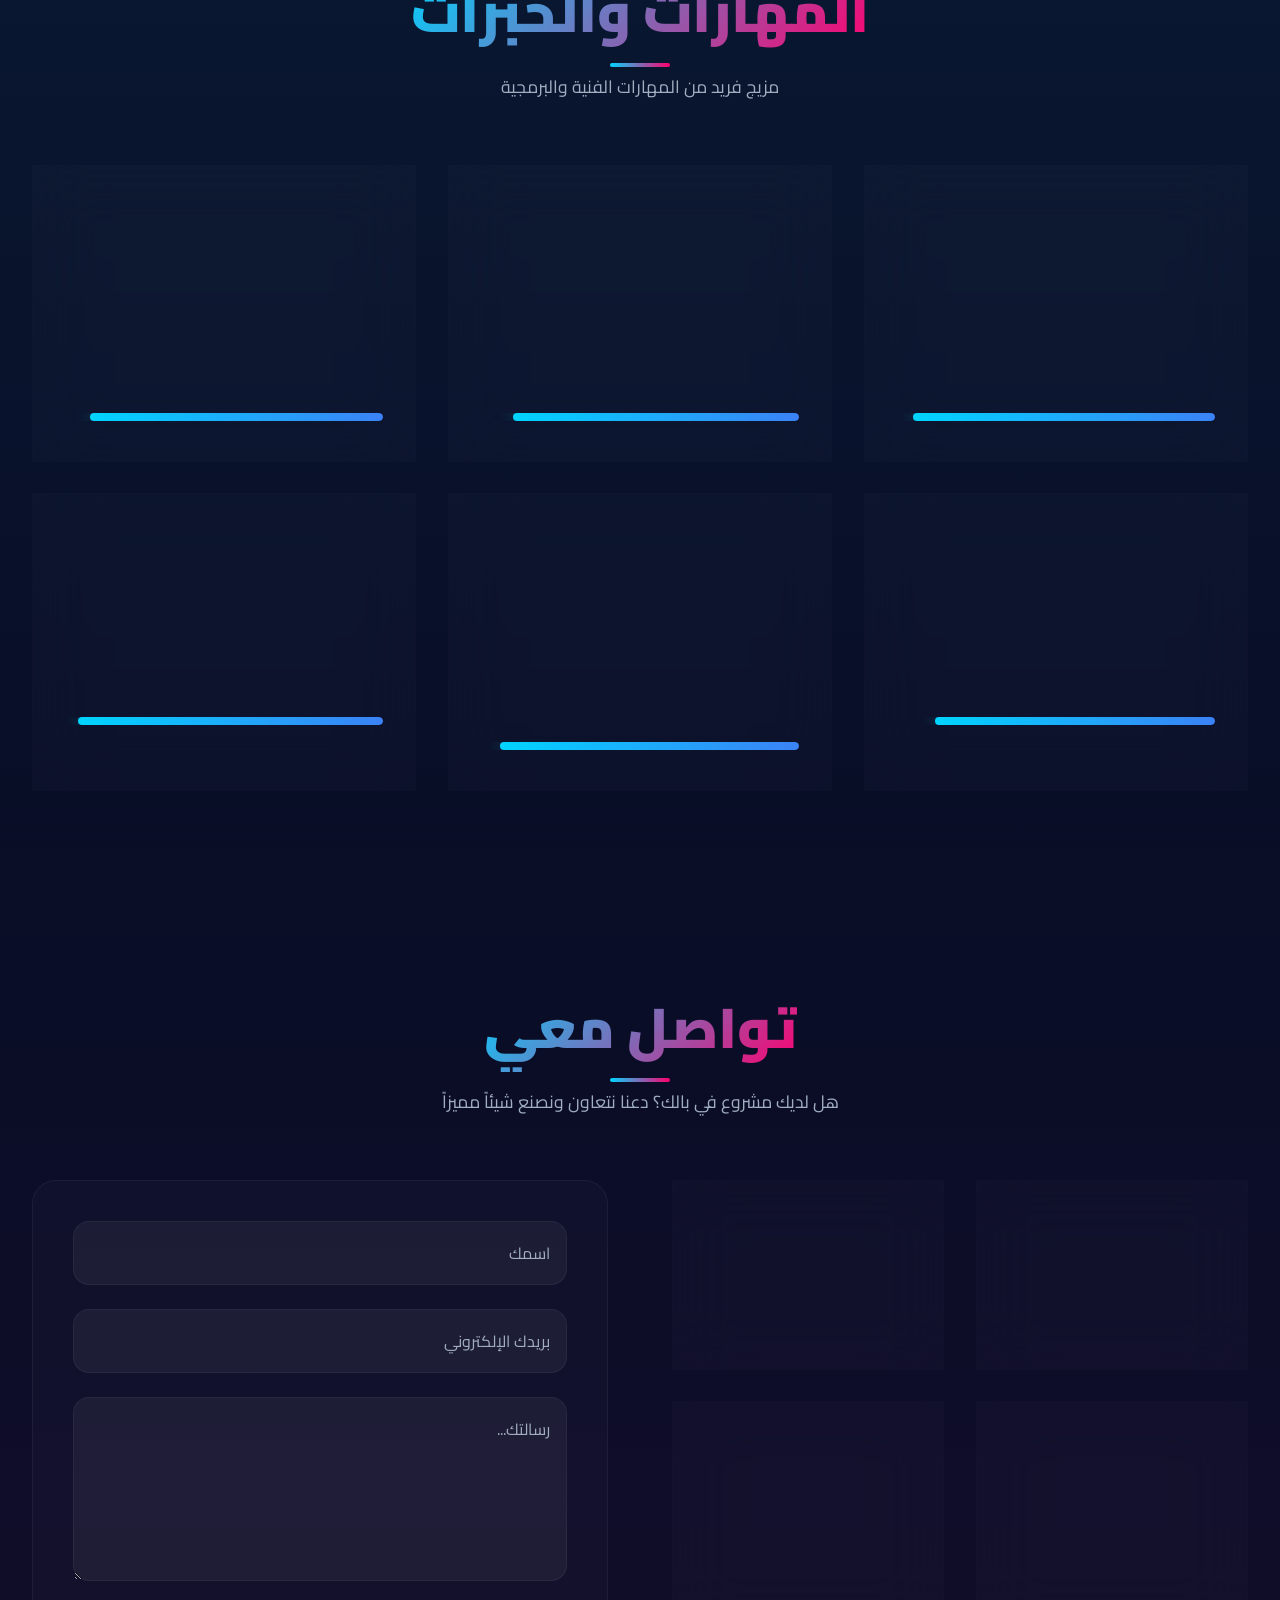
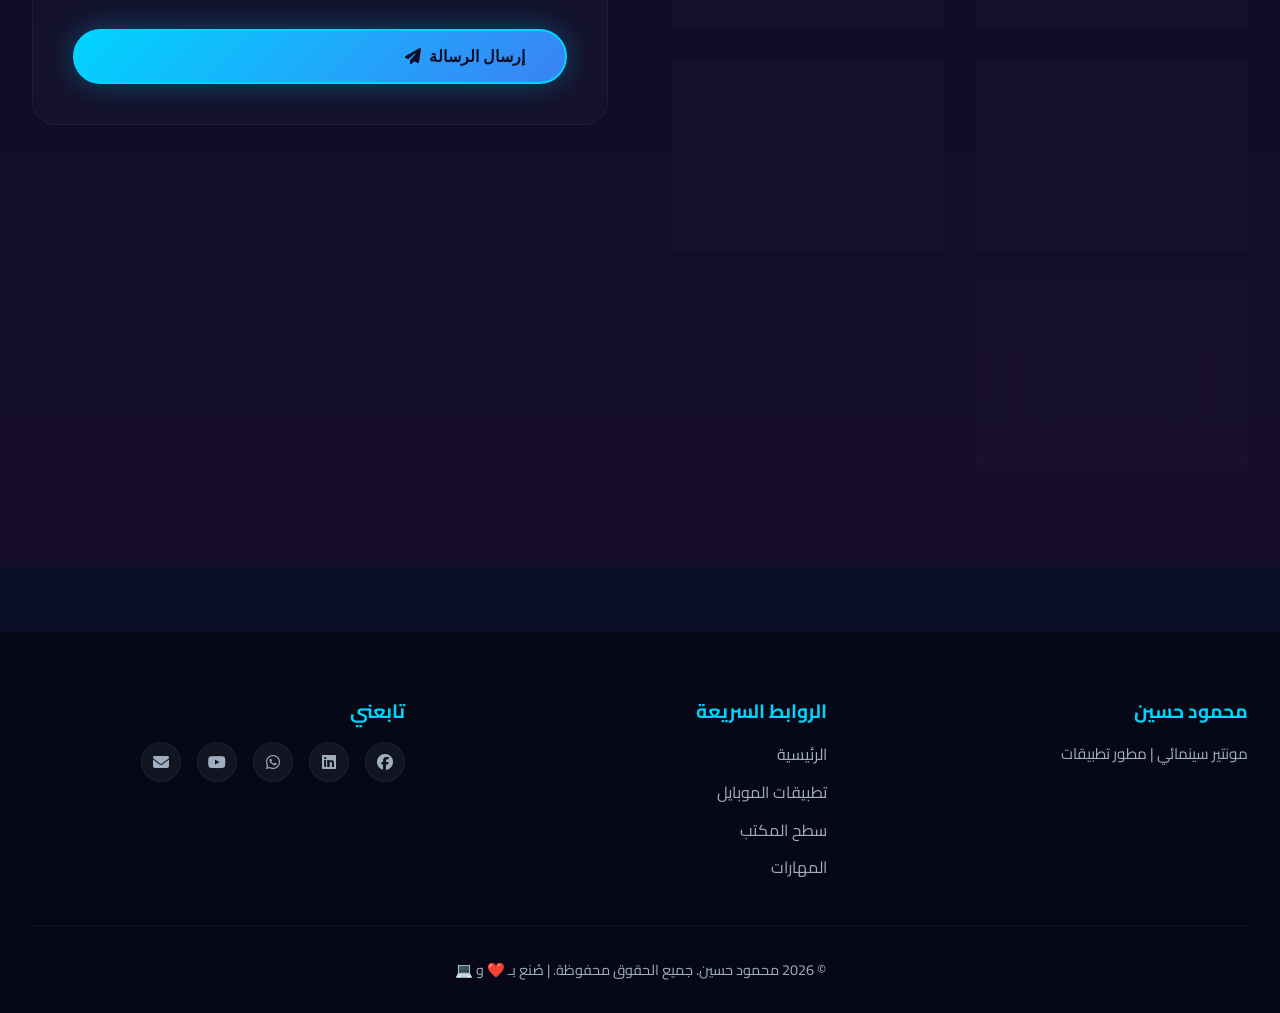
==== commit 09a2bd3d: "Update index.html" ====
--- a/index.html
+++ b/index.html
@@ -36,76 +36,110 @@
 
     <style>
         /* =============================================
-           التعديلات الجديدة للمربعين (Hero Visuals)
+           التعديلات المحسّنة للمربعين (Hero Visuals)
            ============================================= */
         .hero-visuals {
             display: flex;
-            gap: 2.5rem;
+            gap: 3.5rem;
             justify-content: center;
             align-items: center;
             flex-wrap: wrap;
             animation: slideInRight 0.8s ease-out;
+            margin-top: 2rem;
         }
 
         .hero-visuals .cinema-frame {
-            width: 200px;
-            height: 200px;
+            width: 240px;
+            height: 240px;
             position: relative;
             display: flex;
             align-items: center;
             justify-content: center;
-            transition: var(--transition-normal);
+            transition: all 0.4s ease;
+            filter: drop-shadow(0 0 20px rgba(0, 212, 255, 0.2));
+        }
+
+        .hero-visuals .cinema-frame:hover {
+            transform: translateY(-10px);
+            filter: drop-shadow(0 0 40px rgba(0, 212, 255, 0.5));
         }
 
         .hero-visuals .frame-accent {
             background: linear-gradient(135deg, var(--accent-color, var(--primary-color)), transparent);
-        }
+            position: absolute;
+            transition: all 0.3s ease;
+        }
+
+        .frame-accent.frame-top,
+        .frame-accent.frame-bottom {
+            width: 100%;
+            height: 4px;
+        }
+
+        .frame-accent.frame-top { top: 0; left: 0; }
+        .frame-accent.frame-bottom { bottom: 0; left: 0; }
+
+        .frame-accent.frame-left,
+        .frame-accent.frame-right {
+            width: 4px;
+            height: 100%;
+        }
+
+        .frame-accent.frame-left { top: 0; left: 0; }
+        .frame-accent.frame-right { top: 0; right: 0; }
 
         .hero-visuals .cinema-content {
             display: flex;
             flex-direction: column;
             align-items: center;
-            gap: 0.5rem;
+            gap: 0.75rem;
             font-size: 3.5rem;
-            transition: var(--transition-normal);
+            transition: all 0.3s ease;
+            width: 100%;
+            height: 100%;
+            position: relative;
         }
 
         .hero-visuals .cinema-content i {
-            font-size: 3.5rem;
+            font-size: 4rem;
             color: var(--text-light);
-            transition: var(--transition-normal);
+            transition: all 0.3s ease;
         }
 
         .hero-visuals .cinema-frame:hover .cinema-content i {
-            transform: scale(1.1) rotate(-5deg);
+            transform: scale(1.15) rotate(-5deg);
             color: var(--accent-color, var(--primary-color));
+            filter: drop-shadow(0 0 20px currentColor);
         }
 
         .frame-label {
-            font-size: 0.75rem;
+            font-size: 0.8rem;
             font-weight: 700;
             color: var(--text-muted);
-            letter-spacing: 1px;
+            letter-spacing: 1.5px;
             text-align: center;
-            background: rgba(255, 255, 255, 0.05);
-            padding: 0.25rem 1rem;
-            border-radius: var(--radius-full);
+            background: rgba(255, 255, 255, 0.08);
+            padding: 0.4rem 1.2rem;
+            border-radius: 50px;
             border: 1px solid var(--border-color);
-            transition: var(--transition-normal);
+            transition: all 0.3s ease;
+            text-transform: uppercase;
+            font-family: 'Cairo', sans-serif;
         }
 
         .hero-visuals .cinema-frame:hover .frame-label {
             color: var(--text-light);
             border-color: var(--accent-color, var(--primary-color));
-            box-shadow: 0 0 20px rgba(0, 212, 255, 0.2);
+            box-shadow: 0 0 25px rgba(0, 212, 255, 0.4);
+            background: rgba(0, 212, 255, 0.1);
         }
 
         /* =============================================
-           CODE EDITOR (VS Code Style)
+           CODE EDITOR (VS Code Style) - محسّن
            ============================================= */
         .code-editor-frame .cinema-content {
             background: #1e1e1e;
-            border-radius: 12px;
+            border-radius: 16px;
             padding: 0;
             overflow: hidden;
             width: 100%;
@@ -113,14 +147,17 @@
             position: relative;
             display: flex;
             flex-direction: column;
-            box-shadow: 0 0 30px rgba(0, 0, 0, 0.5);
+            box-shadow: 
+                0 0 40px rgba(0, 0, 0, 0.6),
+                0 0 80px rgba(0, 212, 255, 0.2);
+            border: 1px solid rgba(255, 255, 255, 0.1);
         }
 
         .editor-tabs {
             display: flex;
             align-items: center;
-            gap: 8px;
-            padding: 6px 12px;
+            gap: 10px;
+            padding: 10px 16px;
             background: #252526;
             border-bottom: 1px solid #3c3c3c;
             flex-shrink: 0;
@@ -131,26 +168,32 @@
             height: 12px;
             border-radius: 50%;
             display: inline-block;
-        }
+            transition: all 0.3s ease;
+        }
+        
         .dot-red { background: #ff5f56; }
         .dot-yellow { background: #ffbd2e; }
         .dot-green { background: #27c93f; }
 
+        .code-editor-frame:hover .dot-red { box-shadow: 0 0 10px #ff5f56; }
+        .code-editor-frame:hover .dot-yellow { box-shadow: 0 0 10px #ffbd2e; }
+        .code-editor-frame:hover .dot-green { box-shadow: 0 0 10px #27c93f; }
+
         .editor-filename {
             color: #858585;
-            font-size: 0.5rem;
+            font-size: 0.7rem;
             font-family: 'Courier New', monospace;
-            margin-right: auto;
+            margin-left: auto;
             font-weight: 600;
             letter-spacing: 0.5px;
         }
 
         .editor-body {
             flex: 1;
-            padding: 6px 10px;
-            font-family: 'Courier New', monospace;
-            font-size: 0.5rem;
-            line-height: 1.6;
+            padding: 12px 16px;
+            font-family: 'Courier New', 'Consolas', monospace;
+            font-size: 0.65rem;
+            line-height: 1.8;
             color: #d4d4d4;
             background: #1e1e1e;
             overflow: hidden;
@@ -162,94 +205,117 @@
             text-align: left;
         }
 
-        .code-keyword { color: #c586c0; }
+        /* Syntax Highlighting */
+        .code-keyword { color: #569cd6; font-weight: 600; }
         .code-function { color: #dcdcaa; }
         .code-string { color: #ce9178; }
-        .code-comment { color: #6a9955; }
+        .code-comment { color: #6a9955; font-style: italic; }
         .code-variable { color: #9cdcfe; }
         .code-number { color: #b5cea8; }
+        .code-class { color: #4ec9b0; }
 
         .code-editor .frame-label {
             position: absolute;
-            bottom: 6px;
+            bottom: 10px;
             left: 50%;
             transform: translateX(-50%);
-            background: rgba(0, 0, 0, 0.7);
-            backdrop-filter: blur(10px);
-            font-size: 0.5rem;
-            padding: 2px 12px;
-            border-radius: 20px;
-            border: 1px solid rgba(255,255,255,0.1);
+            background: rgba(0, 0, 0, 0.85);
+            backdrop-filter: blur(15px);
+            font-size: 0.7rem;
+            padding: 6px 18px;
+            border-radius: 30px;
+            border: 1px solid rgba(0, 212, 255, 0.3);
             color: #aaa;
             white-space: nowrap;
             font-family: 'Cairo', sans-serif;
-        }
-
-        .code-editor-frame:hover .code-editor {
+            z-index: 10;
+        }
+
+        .code-editor-frame:hover .cinema-content {
             border-color: var(--accent-color);
-            box-shadow: 0 0 30px rgba(0, 212, 255, 0.2);
+            box-shadow: 
+                0 0 40px rgba(0, 0, 0, 0.6),
+                0 0 100px rgba(0, 212, 255, 0.4);
         }
 
         /* =============================================
-           RESPONSIVE للمربعين
+           RESPONSIVE للمربعين - محسّن
            ============================================= */
+        @media (max-width: 992px) {
+            .hero-visuals {
+                gap: 2.5rem;
+            }
+            .hero-visuals .cinema-frame {
+                width: 200px;
+                height: 200px;
+            }
+        }
+
         @media (max-width: 768px) {
             .hero-visuals {
-                gap: 1.5rem;
+                gap: 2rem;
+                margin-top: 1.5rem;
             }
             .hero-visuals .cinema-frame {
-                width: 150px;
-                height: 150px;
+                width: 170px;
+                height: 170px;
             }
             .hero-visuals .cinema-content i {
-                font-size: 2.5rem;
+                font-size: 3rem;
             }
             .frame-label {
+                font-size: 0.65rem;
+                padding: 0.3rem 1rem;
+            }
+            .editor-body {
+                font-size: 0.55rem;
+                padding: 8px 12px;
+                line-height: 1.6;
+            }
+            .editor-filename {
                 font-size: 0.6rem;
-                padding: 0.15rem 0.75rem;
-            }
-            .editor-body {
-                font-size: 0.4rem;
-                padding: 4px 8px;
-            }
-            .editor-filename {
-                font-size: 0.4rem;
             }
             .dot {
                 width: 10px;
                 height: 10px;
             }
             .code-editor .frame-label {
-                font-size: 0.45rem;
+                font-size: 0.6rem;
+                padding: 4px 12px;
             }
         }
 
         @media (max-width: 480px) {
             .hero-visuals {
                 flex-direction: row;
-                gap: 1rem;
+                gap: 1.2rem;
             }
             .hero-visuals .cinema-frame {
-                width: 120px;
-                height: 120px;
+                width: 140px;
+                height: 140px;
             }
             .hero-visuals .cinema-content i {
-                font-size: 2rem;
+                font-size: 2.5rem;
             }
             .frame-label {
+                font-size: 0.55rem;
+                padding: 0.25rem 0.75rem;
+            }
+            .editor-body {
+                font-size: 0.45rem;
+                padding: 6px 10px;
+                line-height: 1.5;
+            }
+            .editor-filename {
                 font-size: 0.5rem;
-                padding: 0.1rem 0.5rem;
-            }
-            .editor-body {
-                font-size: 0.35rem;
-                padding: 3px 6px;
-            }
-            .editor-filename {
-                font-size: 0.35rem;
+            }
+            .editor-tabs {
+                padding: 6px 10px;
             }
             .code-editor .frame-label {
-                font-size: 0.4rem;
-                padding: 1px 6px;
+                font-size: 0.5rem;
+                padding: 3px 10px;
+                bottom: 6px;
             }
         }
     </style>
@@ -339,10 +405,10 @@
                 </div>
             </div>
 
-            <!-- ===== HERO VISUALS (المربعين الجدد) ===== -->
+            <!-- ===== HERO VISUALS (المربعين المحسّنين) ===== -->
             <div class="hero-visuals">
                 <!-- الإطار الأول: المونتاج السينمائي -->
-                <div class="cinema-frame" style="--accent-color: var(--secondary-color); --border-color: var(--secondary-color);">
+                <div class="cinema-frame" style="--accent-color: #ff6b6b; --border-color: #ff6b6b;">
                     <div class="frame-accent frame-top"></div>
                     <div class="frame-accent frame-right"></div>
                     <div class="frame-accent frame-bottom"></div>
@@ -353,8 +419,8 @@
                     </div>
                 </div>
 
-                <!-- الإطار الثاني: البرمجة والتطوير (بواجهة VS Code) -->
-                <div class="cinema-frame code-editor-frame" style="--accent-color: var(--primary-color); --border-color: var(--primary-color);">
+                <!-- الإطار الثاني: البرمجة والتطوير (VS Code) -->
+                <div class="cinema-frame code-editor-frame" style="--accent-color: #00d4ff; --border-color: #00d4ff;">
                     <div class="frame-accent frame-top"></div>
                     <div class="frame-accent frame-right"></div>
                     <div class="frame-accent frame-bottom"></div>
@@ -366,7 +432,7 @@
                             <span class="dot dot-red"></span>
                             <span class="dot dot-yellow"></span>
                             <span class="dot dot-green"></span>
-                            <span class="editor-filename">main.js</span>
+                            <span class="editor-filename">MainActivity.kt</span>
                         </div>
                         
                         <!-- منطقة الكود -->
@@ -752,7 +818,7 @@
     <!-- ===== SCRIPT.JS (الأساسي) ===== -->
     <script src="script.js"></script>
 
-    <!-- ===== سكريبت إصلاح الفورم (يحل التعارض) ===== -->
+    <!-- ===== سكريبت إصلاح الفورم ===== -->
     <script>
         document.addEventListener('DOMContentLoaded', function() {
             var oldForm = document.querySelector('#real-contact-form');
@@ -767,18 +833,21 @@
         });
     </script>
 
-    <!-- ===== سكريبت تأثير VS Code (الكتابة التلقائية) ===== -->
+    <!-- ===== سكريبت VS Code (الكتابة التلقائية) ===== -->
     <script>
         document.addEventListener('DOMContentLoaded', function() {
             const codeDisplay = document.getElementById('codeDisplay');
             if (!codeDisplay) return;
 
             const codeLines = [
-                { text: 'function initApp() {', type: 'keyword' },
-                { text: '  const user = "Bono";', type: 'variable' },
-                { text: '  console.log(user);', type: 'function' },
-                { text: '  // مرحباً بك في الكود', type: 'comment' },
-                { text: '} // end init', type: 'comment' }
+                { text: 'class ZadBonoApp {', type: 'keyword' },
+                { text: '  fun onCreate() {', type: 'function' },
+                { text: '    val user = "Bono"', type: 'variable' },
+                { text: '    // تهيئة التطبيق', type: 'comment' },
+                { text: '    initDatabase()', type: 'function' },
+                { text: '    println("Ready!")', type: 'string' },
+                { text: '  }', type: 'keyword' },
+                { text: '}', type: 'keyword' }
             ];
 
             let lineIndex = 0, charIndex = 0, isDeleting = false;
@@ -792,7 +861,7 @@
                 if (lineIndex >= codeLines.length) {
                     if (!isDeleting) {
                         isDeleting = true;
-                        setTimeout(typeEffect, 1500);
+                        setTimeout(typeEffect, 2000);
                         return;
                     }
                     if (lineIndex > 0) {
@@ -801,19 +870,34 @@
                         if (charIndex > 0) {
                             charIndex--;
                             let html = '';
-                            for (let i = 0; i < lineIndex; i++) html += getLineHTML(codeLines[i]) + '<br>';
+                            for (let i = 0; i < lineIndex; i++) {
+                                html += getLineHTML(codeLines[i]) + '<br>';
+                            }
                             if (charIndex > 0) {
                                 const partial = codeLines[lineIndex].text.substring(0, charIndex);
                                 html += `<span class="code-${codeLines[lineIndex].type}">${partial}</span>`;
                             }
                             codeDisplay.innerHTML = html;
-                            setTimeout(typeEffect, 30);
+                            setTimeout(typeEffect, 20);
                         } else {
-                            if (lineIndex > 0) { lineIndex--; charIndex = codeLines[lineIndex].text.length; setTimeout(typeEffect, 30); }
-                            else { isDeleting = false; lineIndex = 0; charIndex = 0; codeDisplay.innerHTML = ''; setTimeout(typeEffect, 500); }
+                            if (lineIndex > 0) {
+                                lineIndex--;
+                                charIndex = codeLines[lineIndex].text.length;
+                                setTimeout(typeEffect, 20);
+                            } else {
+                                isDeleting = false;
+                                lineIndex = 0;
+                                charIndex = 0;
+                                codeDisplay.innerHTML = '';
+                                setTimeout(typeEffect, 800);
+                            }
                         }
                     } else {
-                        isDeleting = false; lineIndex = 0; charIndex = 0; codeDisplay.innerHTML = ''; setTimeout(typeEffect, 500);
+                        isDeleting = false;
+                        lineIndex = 0;
+                        charIndex = 0;
+                        codeDisplay.innerHTML = '';
+                        setTimeout(typeEffect, 800);
                     }
                     return;
                 }
@@ -821,19 +905,22 @@
                 const line = codeLines[lineIndex];
                 if (charIndex <= line.text.length) {
                     let html = '';
-                    for (let i = 0; i < lineIndex; i++) html += getLineHTML(codeLines[i]) + '<br>';
+                    for (let i = 0; i < lineIndex; i++) {
+                        html += getLineHTML(codeLines[i]) + '<br>';
+                    }
                     const partial = line.text.substring(0, charIndex);
                     html += `<span class="code-${line.type}">${partial}</span>`;
                     codeDisplay.innerHTML = html;
                     charIndex++;
-                    setTimeout(typeEffect, 50);
+                    setTimeout(typeEffect, 40);
                 } else {
                     lineIndex++;
                     charIndex = 0;
-                    setTimeout(typeEffect, 200);
+                    setTimeout(typeEffect, 150);
                 }
             }
-            setTimeout(typeEffect, 800);
+
+            setTimeout(typeEffect, 1000);
         });
     </script>
 </body>
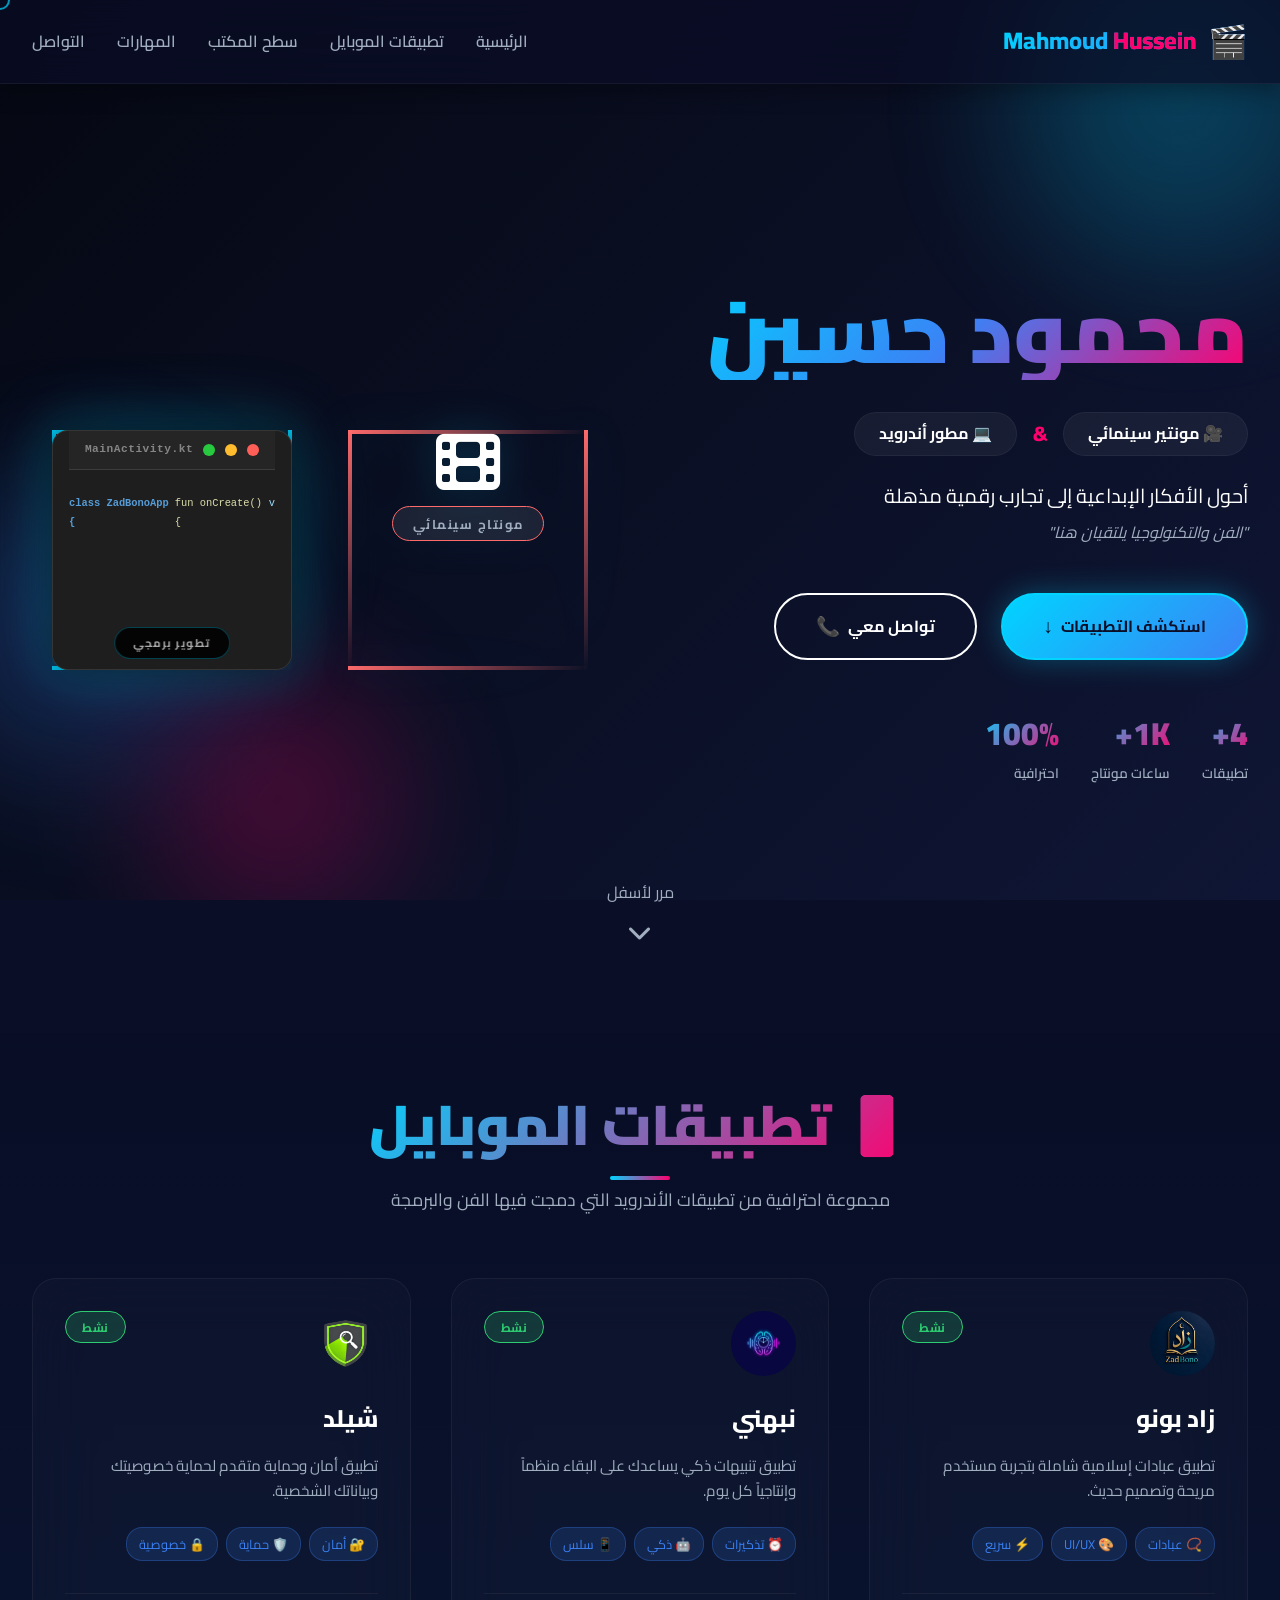
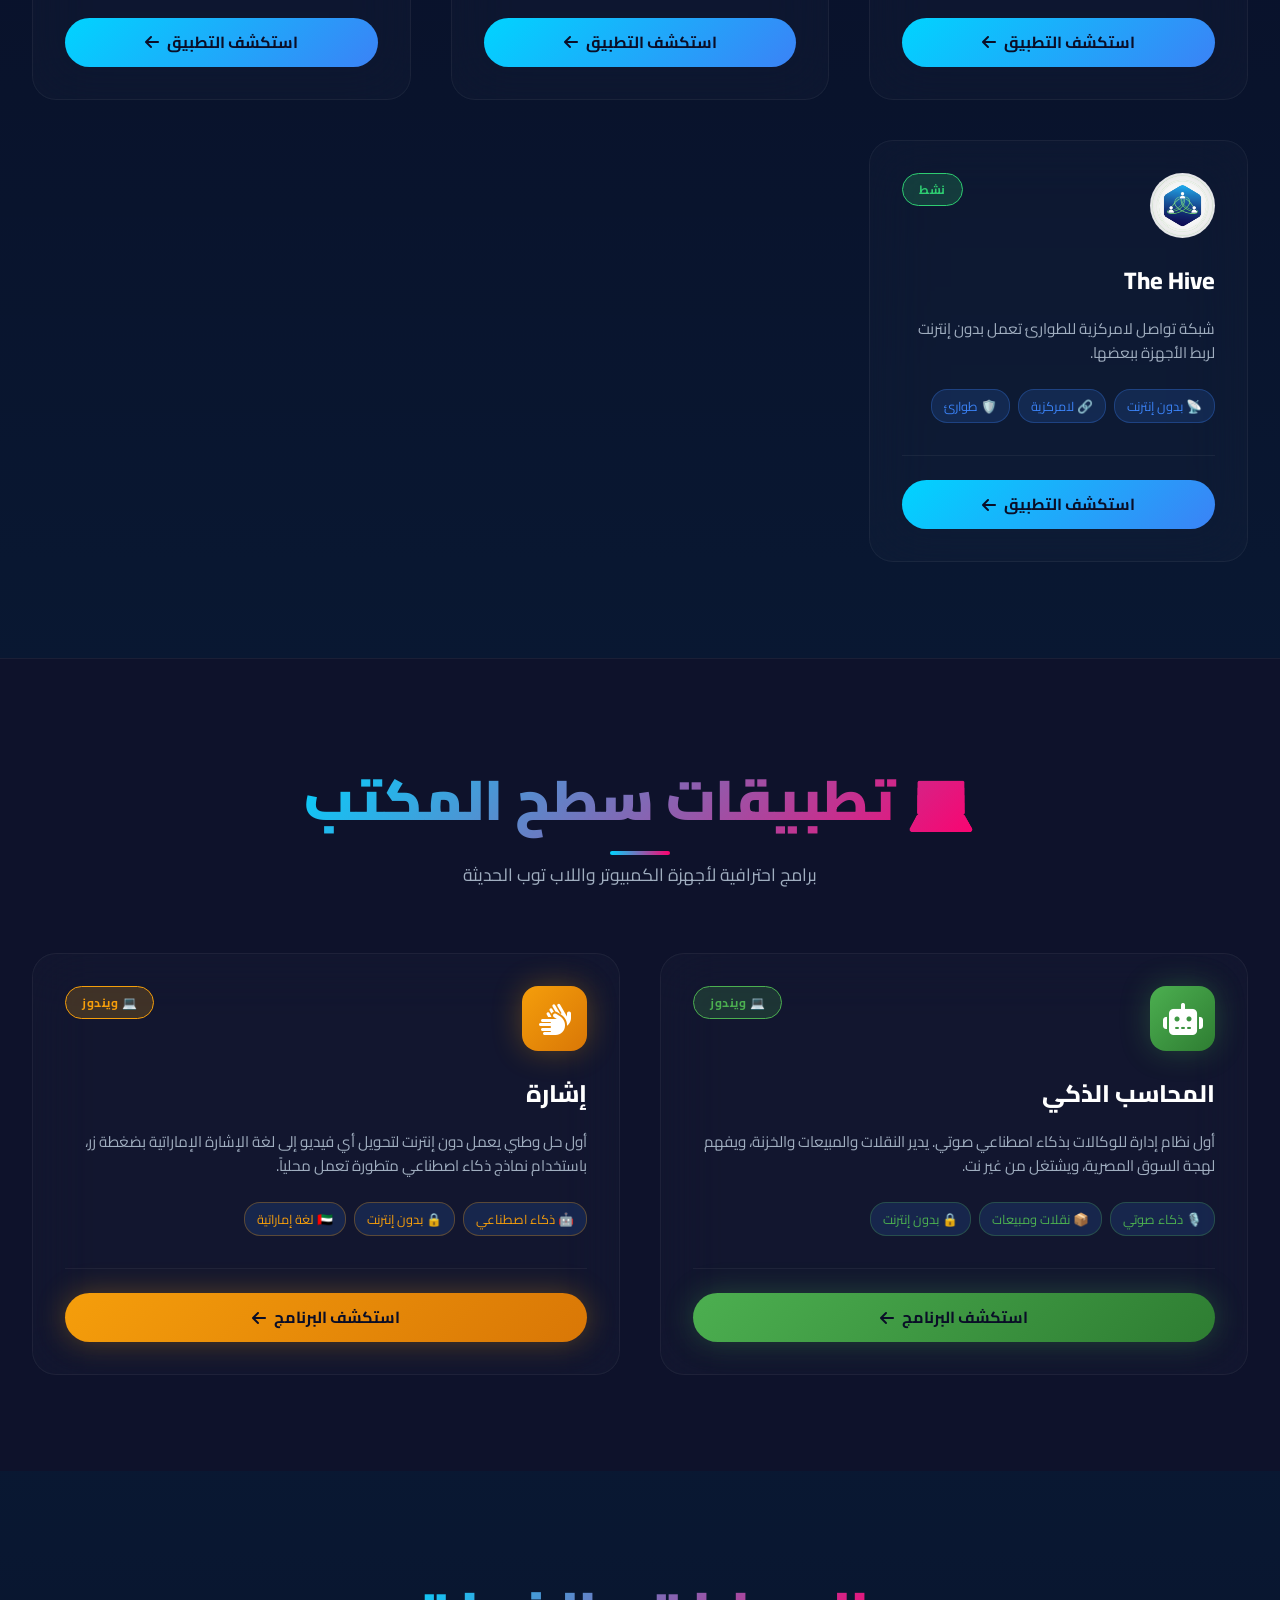
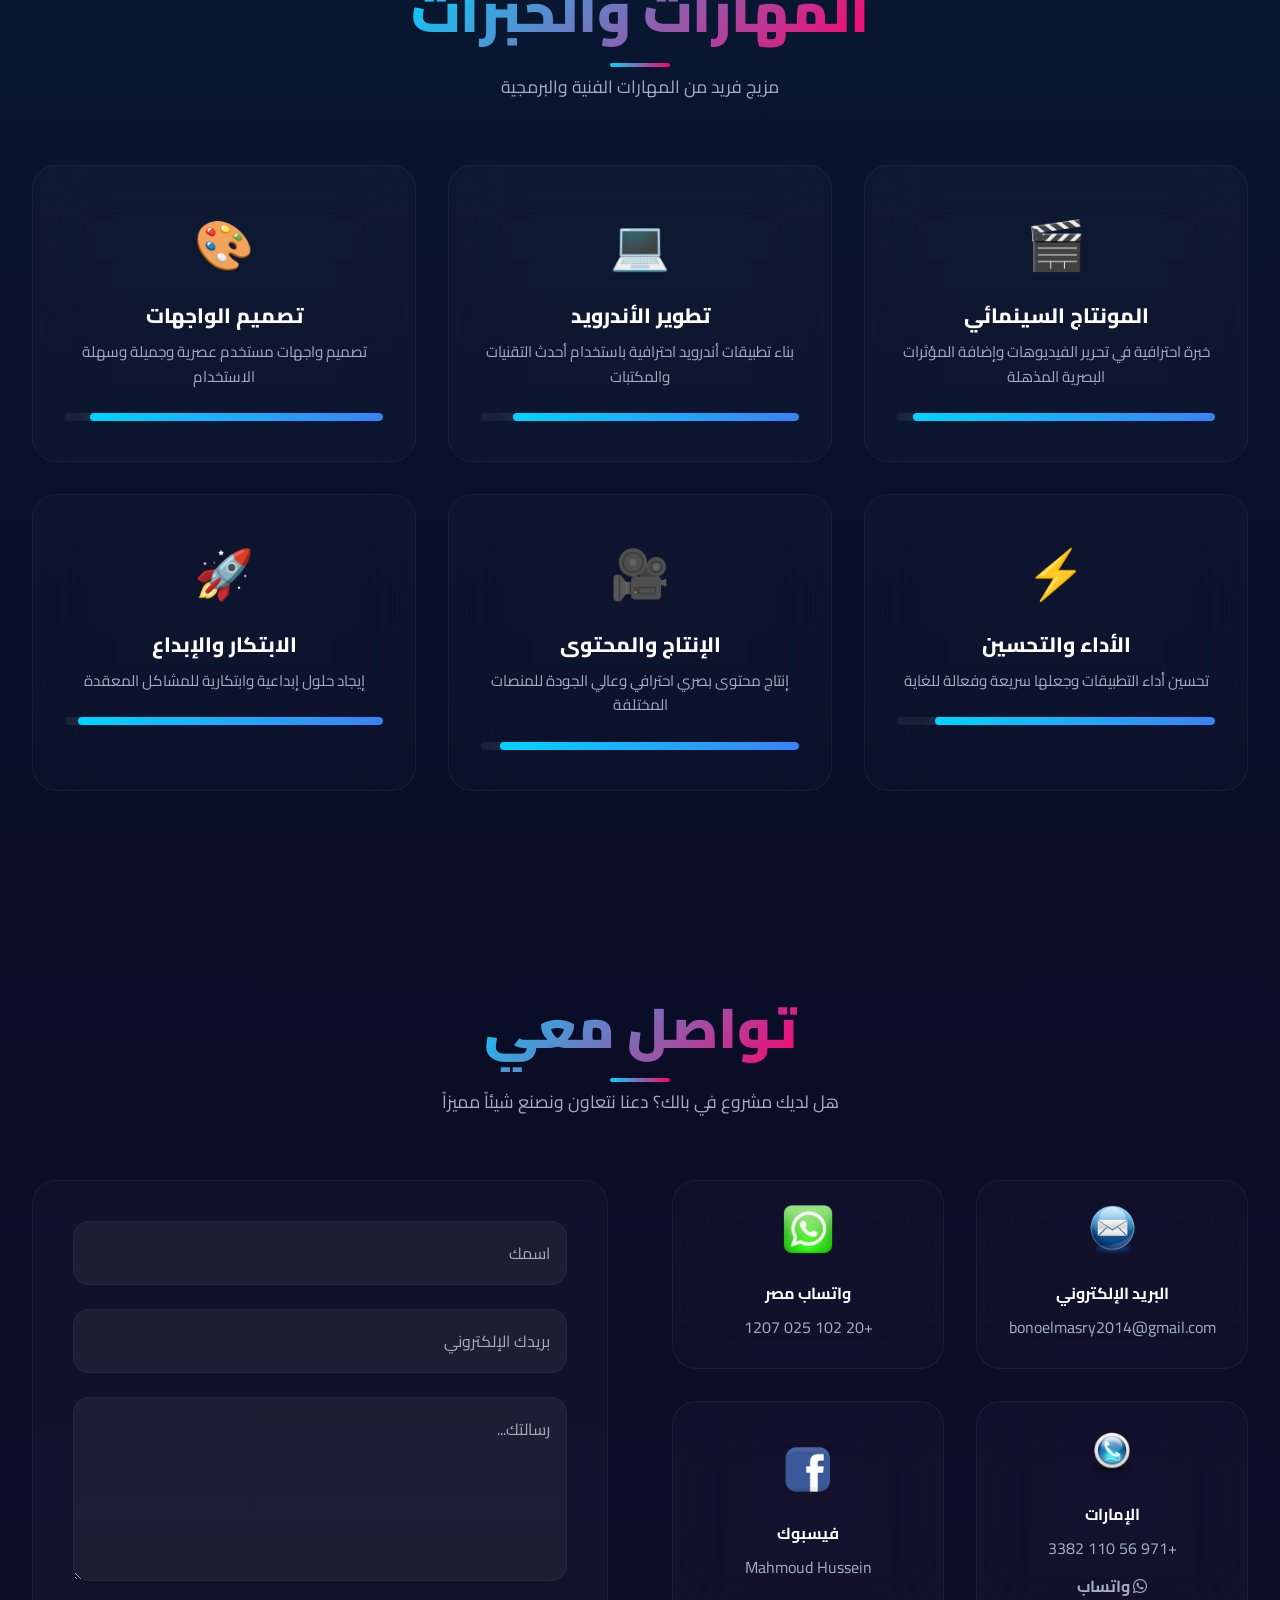
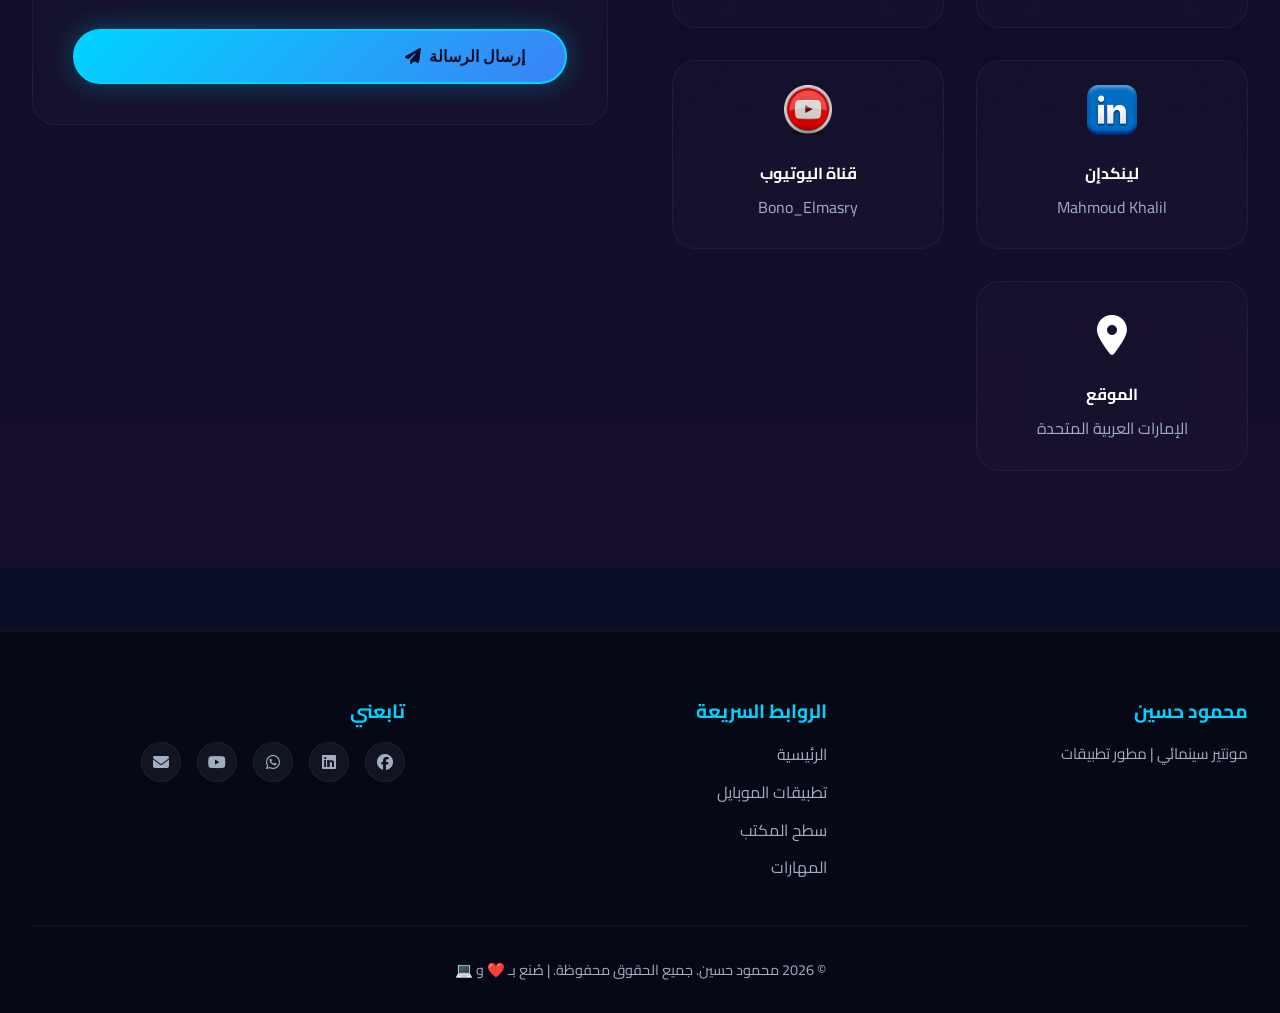
==== commit cae858e8: "Update index.html" ====
--- a/index.html
+++ b/index.html
@@ -4,6 +4,9 @@
     <meta charset="UTF-8">
     <meta name="viewport" content="width=device-width, initial-scale=1.0">
     <title>محمود حسين | مونتير & مطور | الإمارات</title>
+
+    <!-- أيقونة الموقع (Favicon) -->
+    <link rel="icon" type="image/png" href="images/logo.png">
 
     <!-- SEO Meta Tags -->
     <meta name="description" content="الموقع الرسمي للمهندس محمود حسين (بونو المصري)، مطور تطبيقات أندرويد ومونتير سينمائي. استكشف أحدث مشاريعي مثل زاد بونو، نبهني، شيلد، والخلية.">
@@ -15,7 +18,8 @@
     <meta property="og:url" content="https://bonoelmasry.github.io/">
     <meta property="og:title" content="محمود حسين | مونتير & مطور | BonoApp">
     <meta property="og:description" content="الموقع الرسمي للمهندس محمود حسين. استكشف أحدث تطبيقات الأندرويد وبرامج سطح المكتب.">
-    <meta property="og:image" content="https://bonoelmasry.github.io/images/hive.png">
+    <!-- تم تعديل الصورة هنا عشان اللوجو الجديد يظهر في الشير -->
+    <meta property="og:image" content="https://bonoelmasry.github.io/images/logo.png">
 
     <!-- Twitter -->
     <meta property="twitter:card" content="summary_large_image">
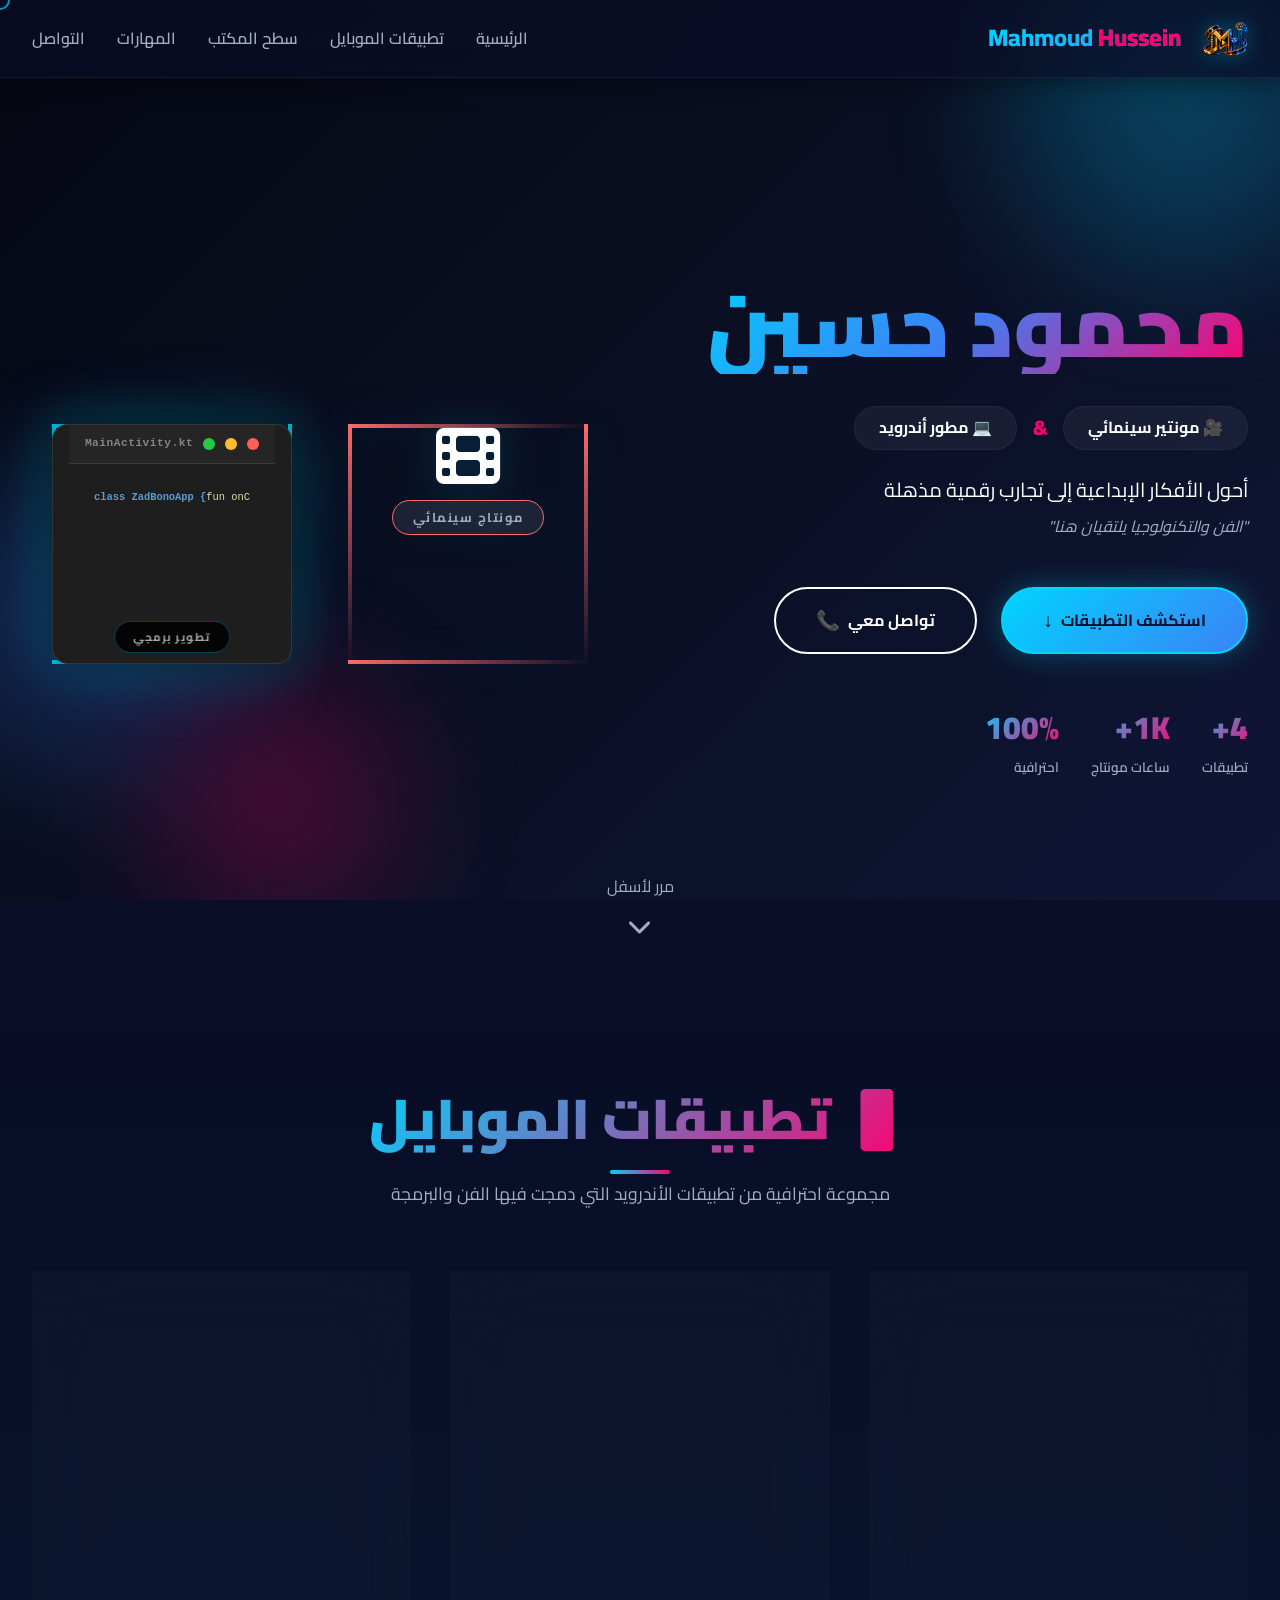
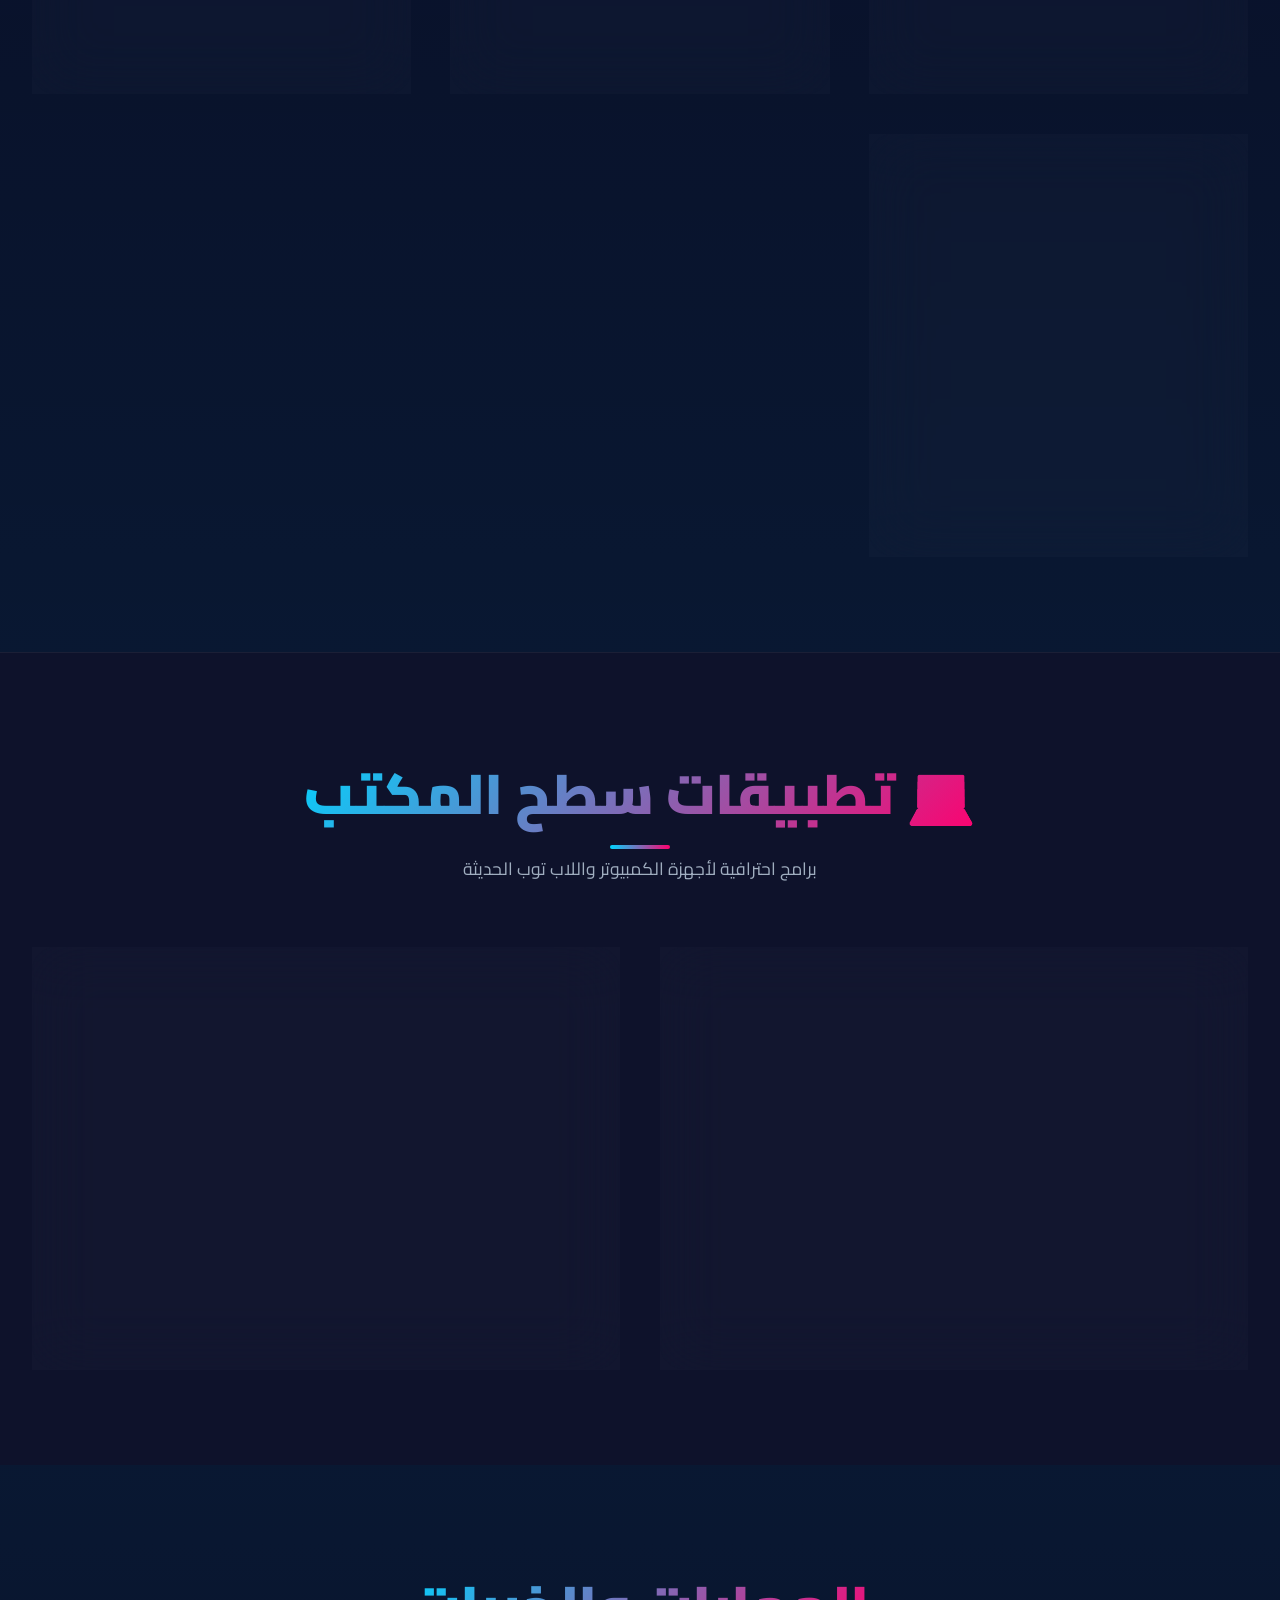
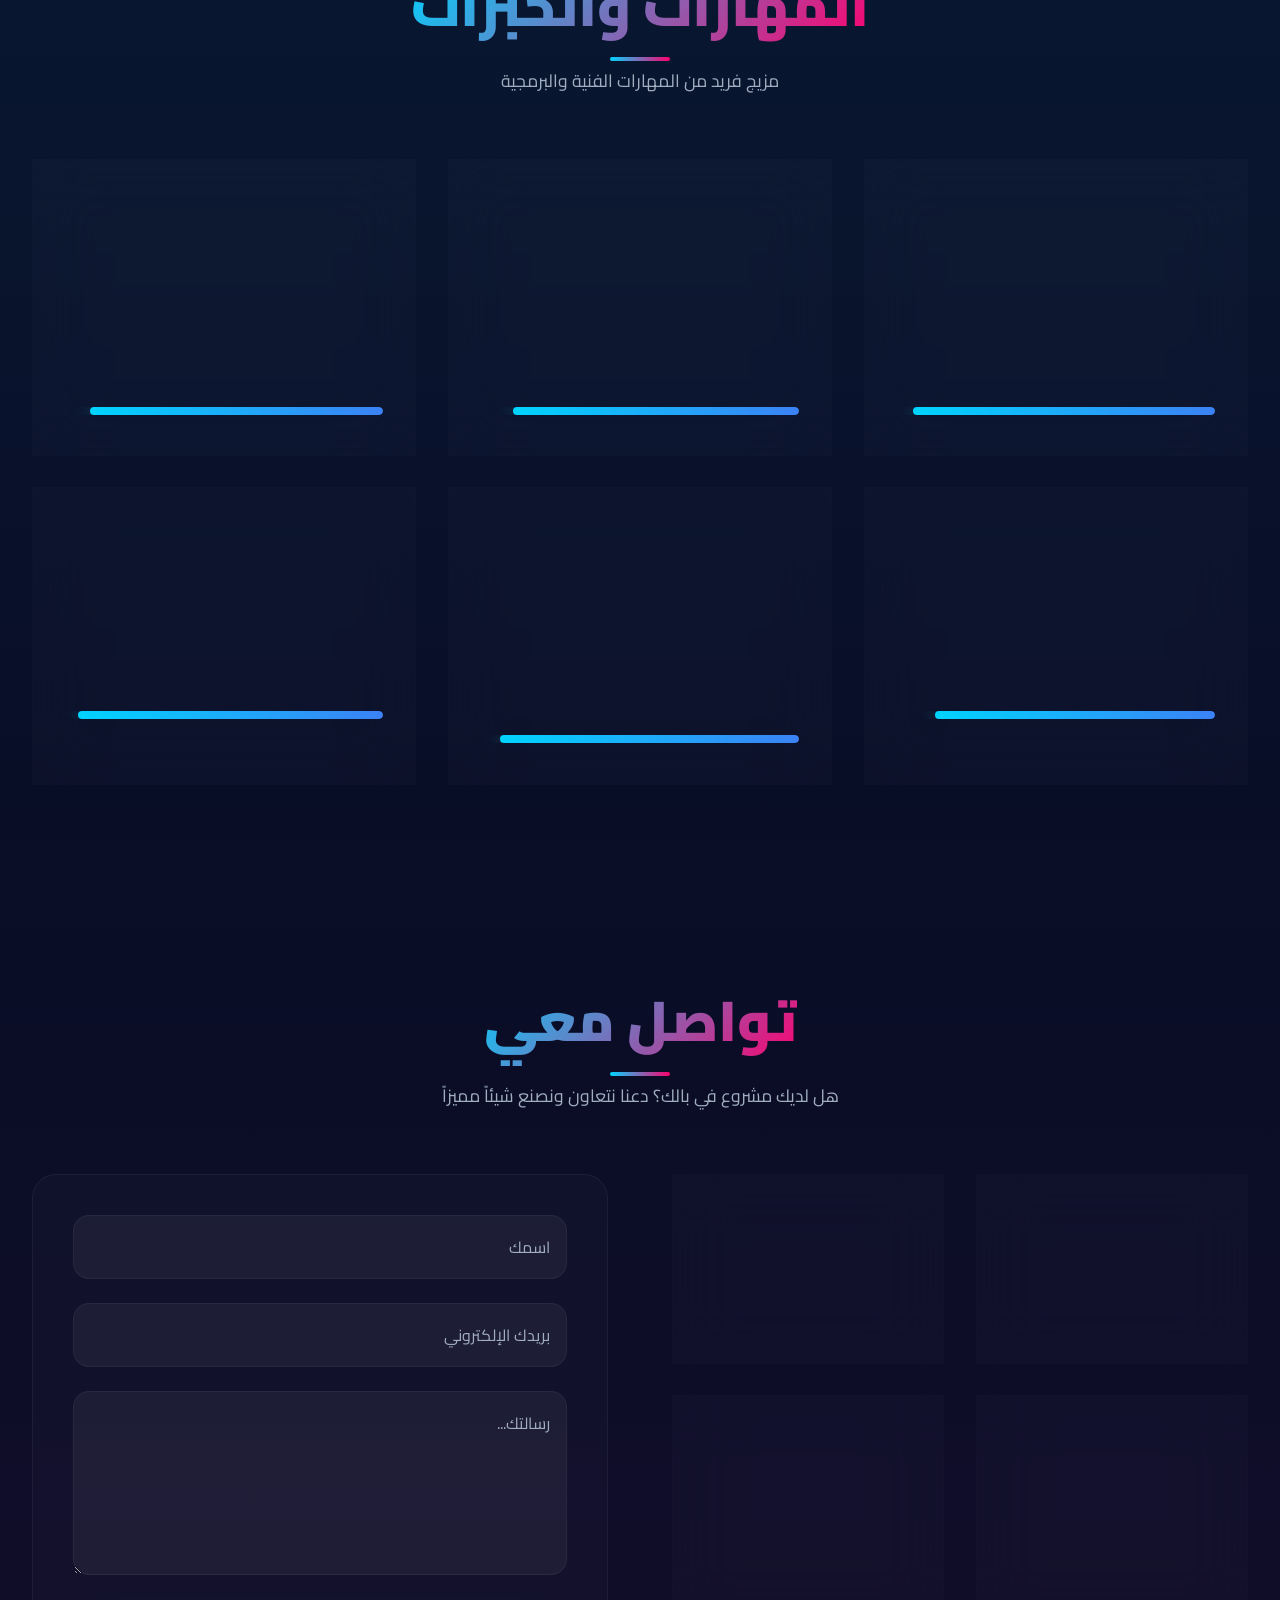
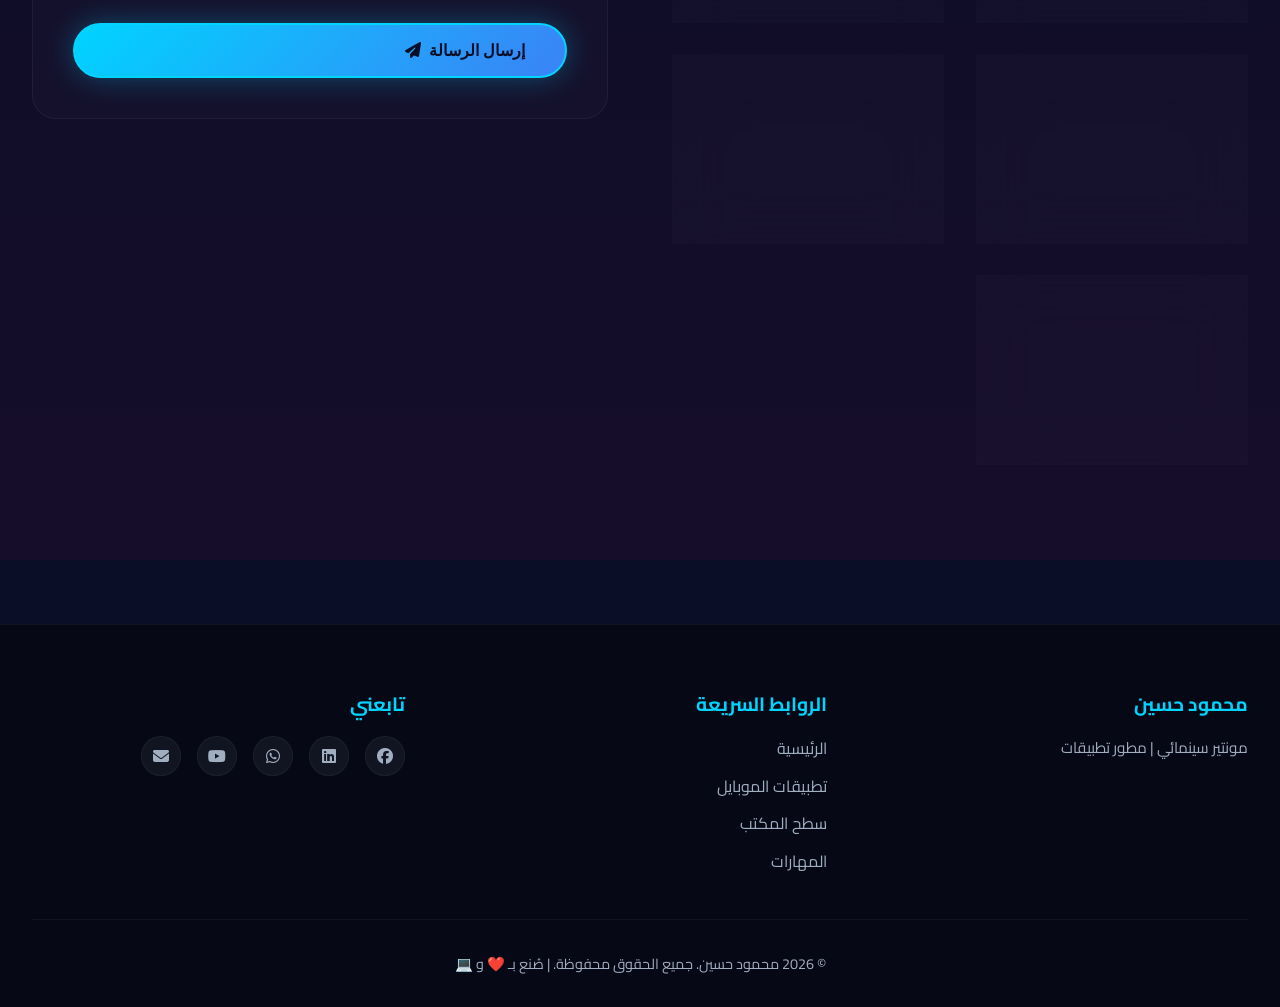
==== commit 5f4181b3: "Update index.html" ====
--- a/index.html
+++ b/index.html
@@ -338,7 +338,8 @@
     <nav class="navbar">
         <div class="nav-container">
             <div class="logo">
-                <span class="logo-icon">🎬</span>
+                <!-- تم استبدال الإيموجي باللوجو الجديد 3D -->
+                <img src="images/logo.png" alt="Bono Logo" style="height: 45px; width: auto; object-fit: contain; filter: drop-shadow(0 0 10px rgba(0, 212, 255, 0.3)); margin-left: 10px;">
                 <span class="logo-text">Mahmoud <span class="highlight">Hussein</span></span>
             </div>
             <ul class="nav-menu">
